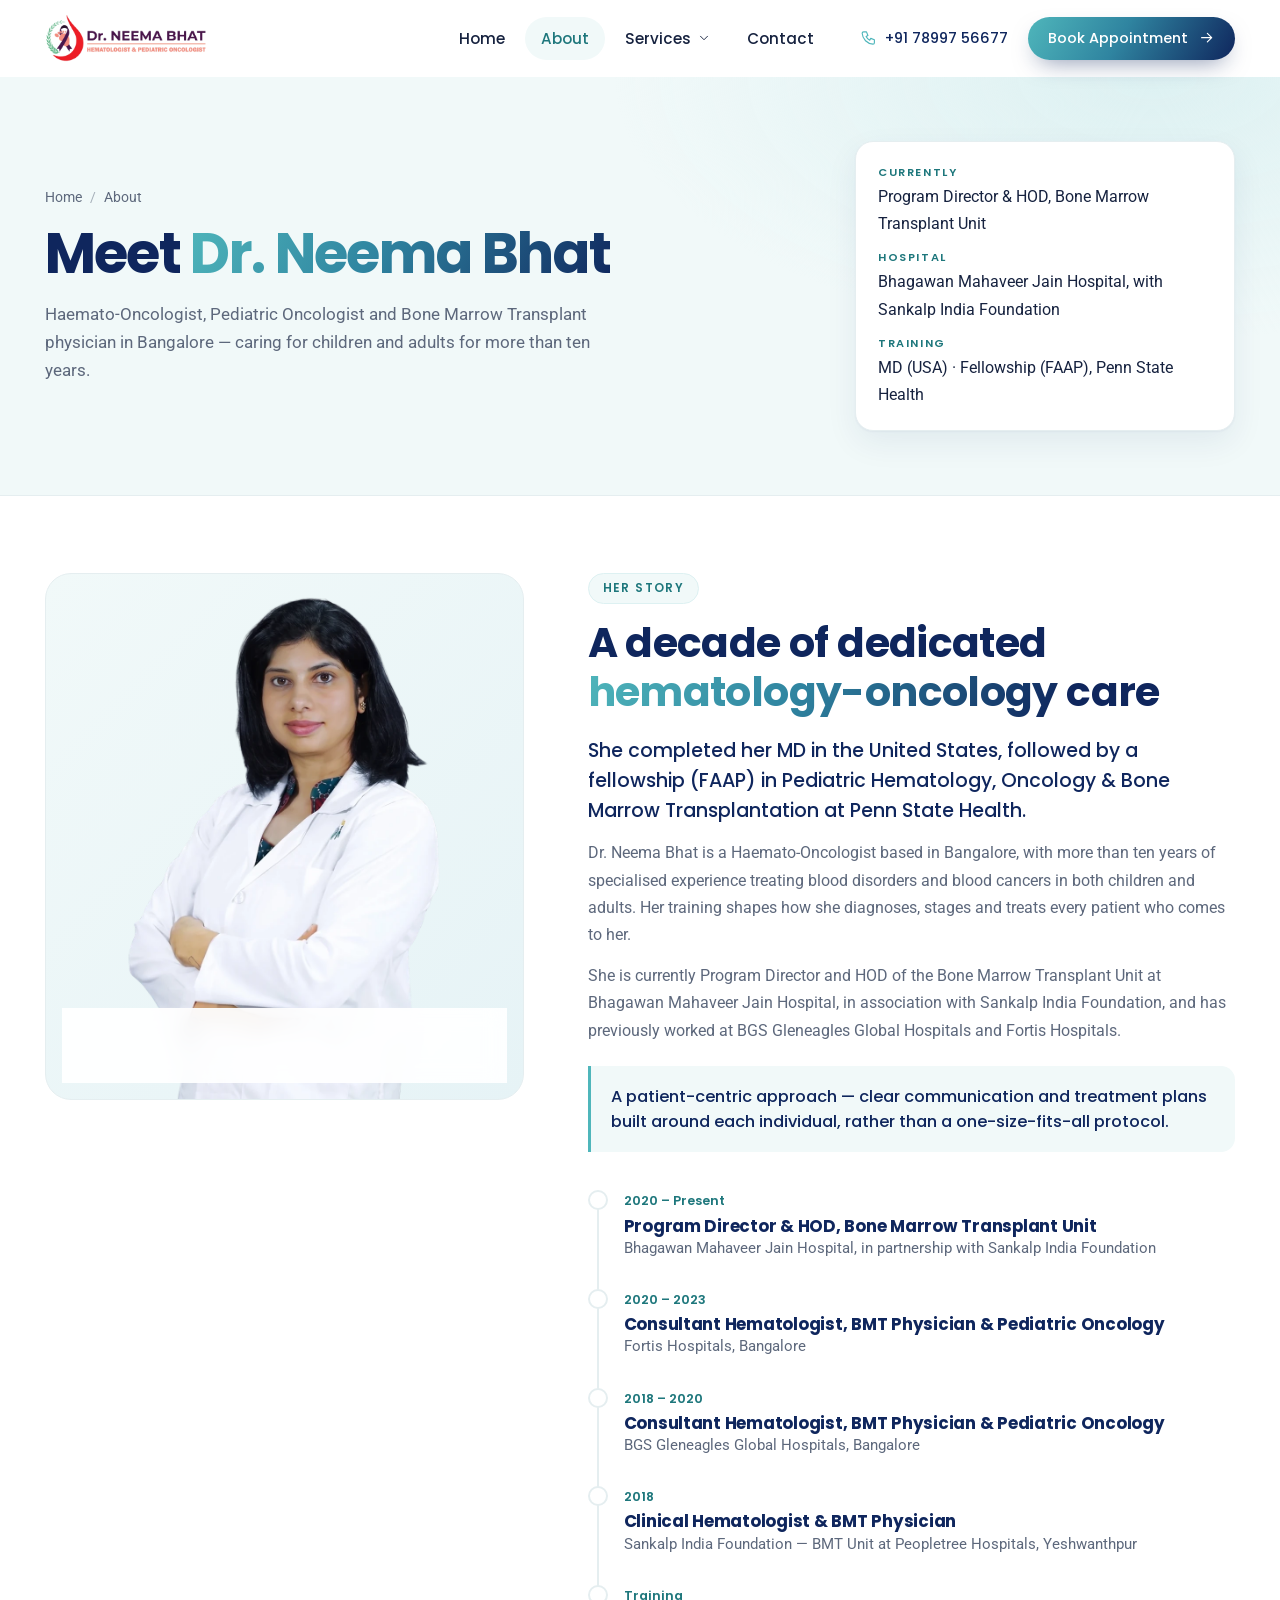
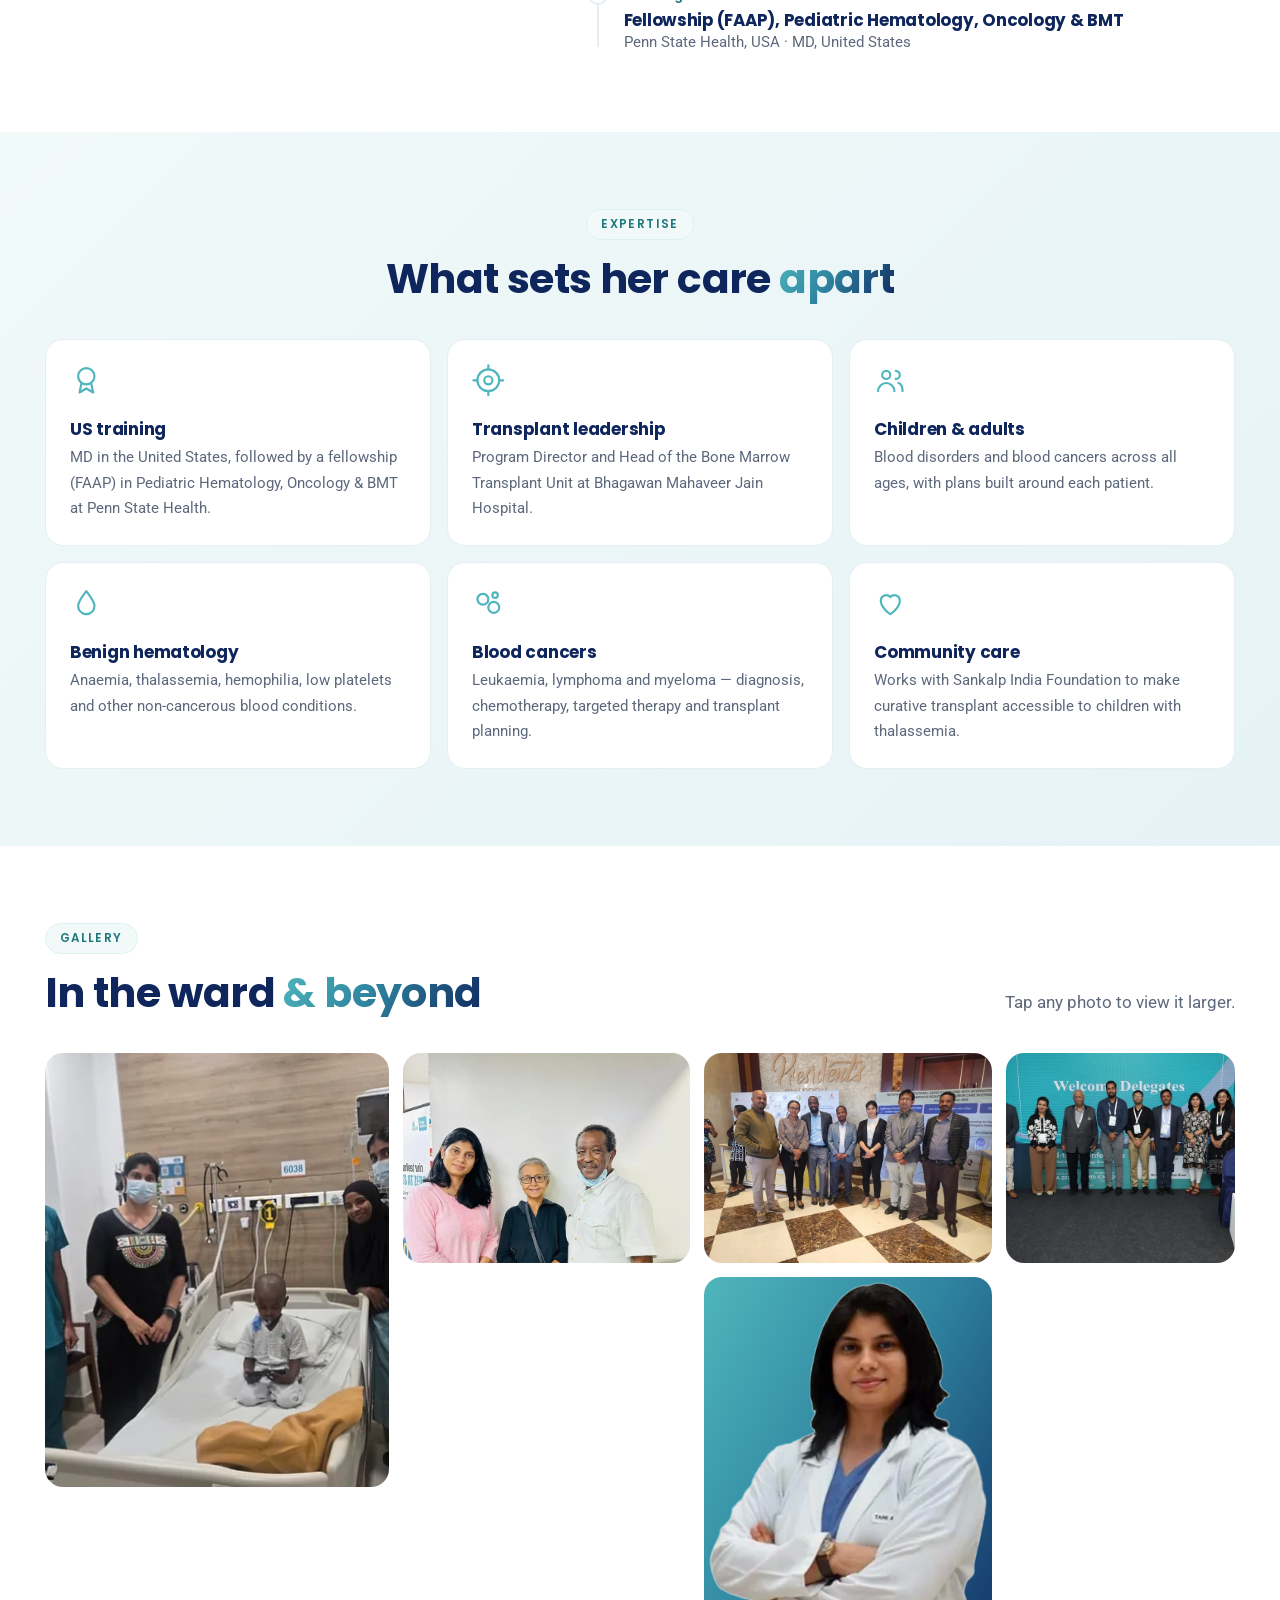
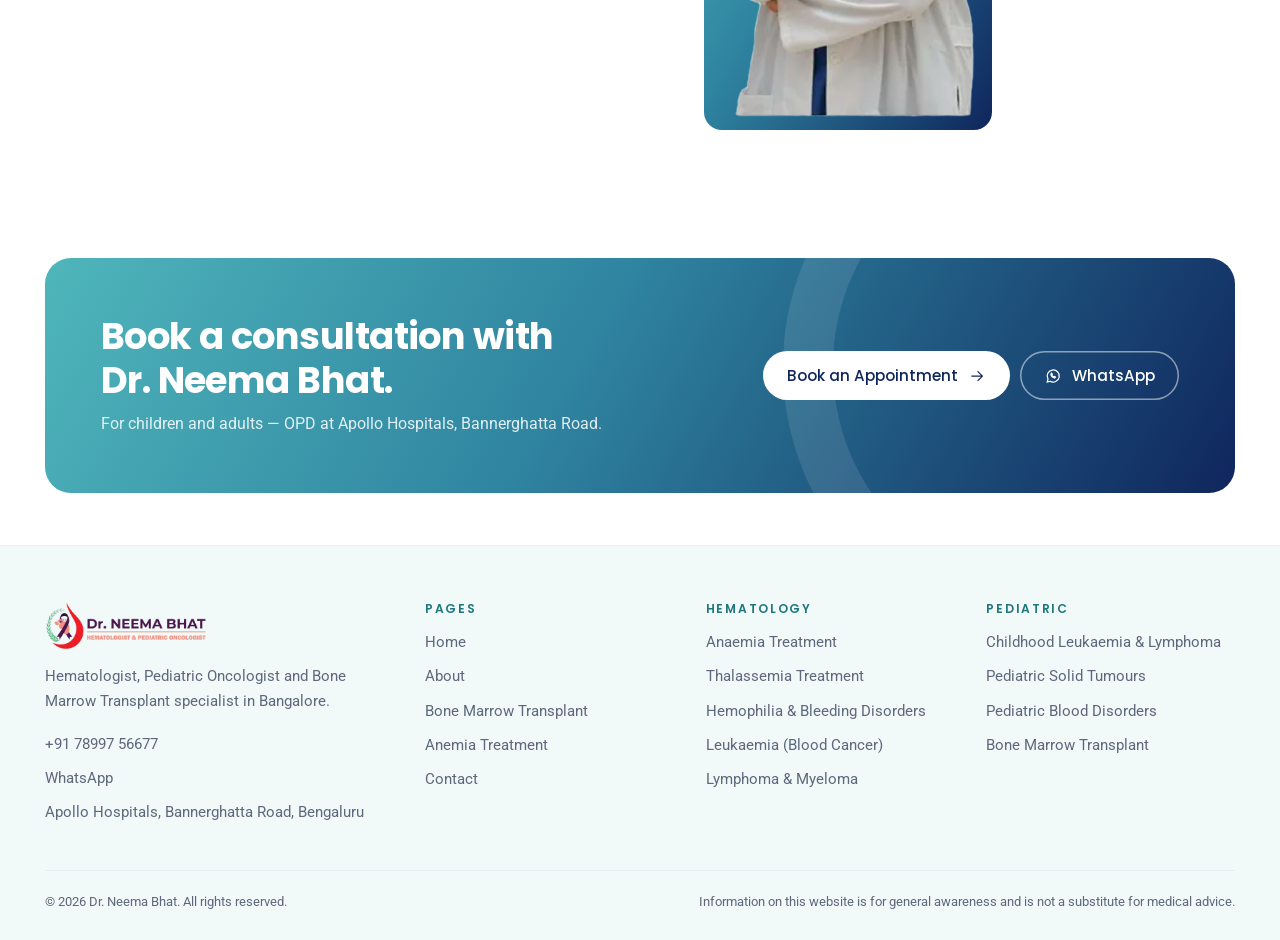
==== about.html @ 1052e205 "Use the two-column FAQ design on the home and bone marrow transplant pages Co-Authored-By: Claude Op" ====
<!doctype html>
<html lang="en-IN">
<head>
  <meta charset="utf-8">
  <meta name="viewport" content="width=device-width, initial-scale=1, viewport-fit=cover">
  <title>About Dr. Neema Bhat | Hematologist &amp; Pediatric Oncologist, Bangalore</title>
  <meta name="description" content="About Dr. Neema Bhat: US-trained Haemato-Oncologist, FAAP fellowship at Penn State Health, Program Director &amp; HOD of the Bone Marrow Transplant Unit at Bhagawan Mahaveer Jain Hospital, Bangalore.">
  <meta name="theme-color" content="#ffffff">
  <meta name="apple-mobile-web-app-capable" content="yes">
  <meta name="apple-mobile-web-app-status-bar-style" content="default">
  <link rel="canonical" href="https://drneemabhat.com/about.html">
  <link rel="manifest" href="manifest.webmanifest">
  <meta property="og:type" content="website">
  <meta property="og:title" content="About Dr. Neema Bhat | Hematologist &amp; Pediatric Oncologist, Bangalore">
  <meta property="og:description" content="About Dr. Neema Bhat: US-trained Haemato-Oncologist, FAAP fellowship at Penn State Health, Program Director &amp; HOD of the Bone Marrow Transplant Unit at Bhagawan Mahaveer Jain Hospital, Bangalore.">
  <meta property="og:image" content="https://drneemabhat.com/assets/images/portrait-scrubs-720.webp">
  <script>document.documentElement.classList.add('js');</script>
  <link rel="icon" type="image/png" href="assets/images/logo-mark.png">
  <link rel="apple-touch-icon" href="assets/images/logo-mark.png">
  <link rel="preload" href="assets/fonts/poppins-latin-700-normal.woff2" as="font" type="font/woff2" crossorigin>
  <link rel="preload" href="assets/fonts/roboto-latin-400-normal.woff2" as="font" type="font/woff2" crossorigin>
  <link rel="stylesheet" href="assets/css/styles.css?v=44e52ac2">
  <script type="application/ld+json">
  {"@context":"https://schema.org","@type":"Physician","name":"Dr. Neema Bhat","description":"Hematologist, Pediatric Oncologist and Bone Marrow Transplant specialist in Bangalore.","url":"https://drneemabhat.com/","image":"https://drneemabhat.com/assets/images/portrait-scrubs.webp","telephone":"+91-78997-56677","medicalSpecialty":["Hematologic","Oncologic","Pediatric"],"alumniOf":{"@type":"Hospital","name":"Penn State Health"},
   "hospitalAffiliation":[{"@type":"Hospital","name":"Apollo Hospitals, Bannerghatta Road"},{"@type":"Hospital","name":"Apollo One & Apollo Cradle, Electronic City"},{"@type":"Hospital","name":"Bhagawan Mahaveer Jain Hospital"}],
   "openingHoursSpecification":[{"@type":"OpeningHoursSpecification","dayOfWeek":["Monday","Tuesday","Wednesday","Thursday","Friday","Saturday"],"opens":"11:00","closes":"16:00","description":"OPD — Apollo Hospitals, Bannerghatta Road"},{"@type":"OpeningHoursSpecification","dayOfWeek":"Friday","opens":"14:00","closes":"16:00","description":"Apollo One & Apollo Cradle, Hosa Road, Electronic City"},{"@type":"OpeningHoursSpecification","dayOfWeek":["Monday","Tuesday","Wednesday","Thursday","Friday","Saturday"],"opens":"17:00","closes":"19:00","description":"Therapy Clinic"}],
   "address":{"@type":"PostalAddress","addressLocality":"Bengaluru","addressRegion":"Karnataka","addressCountry":"IN"},"areaServed":"Bangalore"}
  </script>
</head>
<body data-page="about">
<svg width="0" height="0" style="position:absolute" aria-hidden="true"><defs>
  <symbol id="i-phone" viewBox="0 0 24 24"><path d="M5 4h4l2 5-2.5 1.5a11 11 0 0 0 5 5L15 13l5 2v4a2 2 0 0 1-2 2A16 16 0 0 1 3 6a2 2 0 0 1 2-2"/></symbol>
  <symbol id="i-wa" viewBox="0 0 24 24"><path d="M4 20l1.3-4A8 8 0 1 1 8 18.7L4 20z"/><path d="M9 9.5c.3 2 2.3 4.3 5 5l1.2-1.3-1.8-1-1 .8c-1-.4-1.8-1.2-2.2-2.2l.8-1-1-1.8L9 9.5z"/></symbol>
  <symbol id="i-pin" viewBox="0 0 24 24"><path d="M12 21s-7-6.2-7-11.5A7 7 0 0 1 19 9.5C19 14.8 12 21 12 21z"/><circle cx="12" cy="9.5" r="2.5"/></symbol>
  <symbol id="i-clock" viewBox="0 0 24 24"><circle cx="12" cy="12" r="9"/><path d="M12 7v5l3 2"/></symbol>
  <symbol id="i-cal" viewBox="0 0 24 24"><rect x="3" y="5" width="18" height="16" rx="3"/><path d="M3 10h18M8 3v4M16 3v4"/></symbol>
  <symbol id="i-go" viewBox="0 0 24 24"><path d="M5 12h14M13 6l6 6-6 6"/></symbol>
  <symbol id="i-chev" viewBox="0 0 24 24"><path d="M6 9l6 6 6-6"/></symbol>
  <symbol id="i-menu" viewBox="0 0 24 24"><path d="M4 8h16M4 16h10"/></symbol>
  <symbol id="i-check" viewBox="0 0 24 24"><path d="M5 12.5l4.5 4.5L19 7.5"/></symbol>
  <symbol id="i-drop" viewBox="0 0 24 24"><path d="M12 3c3 4.2 6 7.4 6 11a6 6 0 0 1-12 0c0-3.6 3-6.8 6-11z"/></symbol>
  <symbol id="i-child" viewBox="0 0 24 24"><circle cx="12" cy="7" r="3.5"/><path d="M5 21c0-4 3-7 7-7s7 3 7 7"/></symbol>
  <symbol id="i-adult" viewBox="0 0 24 24"><circle cx="12" cy="6.5" r="3"/><path d="M6 21v-5a6 6 0 0 1 12 0v5"/></symbol>
  <symbol id="i-award" viewBox="0 0 24 24"><circle cx="12" cy="9" r="6"/><path d="M8.5 14l-1.5 7 5-3 5 3-1.5-7"/></symbol>
  <symbol id="i-marrow" viewBox="0 0 24 24"><circle cx="12" cy="12" r="3"/><circle cx="12" cy="12" r="8"/><path d="M12 1v3M12 20v3M1 12h3M20 12h3"/></symbol>
  <symbol id="i-hosp" viewBox="0 0 24 24"><path d="M4 21V7l8-4 8 4v14"/><path d="M9 21v-5h6v5M12 8v5M9.5 10.5h5"/></symbol>
  <symbol id="i-cells" viewBox="0 0 24 24"><circle cx="8" cy="9" r="4"/><circle cx="16" cy="15" r="4"/><circle cx="17" cy="6" r="2"/></symbol>
  <symbol id="i-shield" viewBox="0 0 24 24"><path d="M12 3l7 3v6c0 4.5-3 7.8-7 9-4-1.2-7-4.5-7-9V6l7-3z"/><path d="M9 12l2 2 4-4"/></symbol>
  <symbol id="i-sun" viewBox="0 0 24 24"><circle cx="12" cy="12" r="4"/><path d="M12 2v2M12 20v2M4.9 4.9l1.4 1.4M17.7 17.7l1.4 1.4M2 12h2M20 12h2M4.9 19.1l1.4-1.4M17.7 6.3l1.4-1.4"/></symbol>
  <symbol id="i-moon" viewBox="0 0 24 24"><path d="M20 14.5A8 8 0 0 1 9.5 4 8 8 0 1 0 20 14.5z"/></symbol>
  <symbol id="i-car" viewBox="0 0 24 24"><path d="M5 16l1.5-5h11L19 16"/><rect x="3" y="16" width="18" height="4" rx="1.5"/><path d="M6 11l1.5-4h9L18 11"/></symbol>
  <symbol id="i-doc" viewBox="0 0 24 24"><rect x="5" y="3" width="14" height="18" rx="3"/><path d="M9 8h6M9 12h6M9 16h3"/></symbol>
  <symbol id="i-thermo" viewBox="0 0 24 24"><path d="M10 14V5a2 2 0 0 1 4 0v9a4 4 0 1 1-4 0z"/><path d="M12 10v7"/></symbol>
  <symbol id="i-bone" viewBox="0 0 24 24"><path d="M7 17l10-10M5.5 14.5a2.5 2.5 0 1 0 4 4M14.5 5.5a2.5 2.5 0 1 1 4 4M9.5 18.5a2.5 2.5 0 0 1-4 0M18.5 9.5a2.5 2.5 0 0 1 0-4"/></symbol>
  <symbol id="i-scale" viewBox="0 0 24 24"><rect x="4" y="4" width="16" height="16" rx="4"/><path d="M9 10a3 3 0 0 1 6 0M12 10l1.5-2"/></symbol>
  <symbol id="i-heart" viewBox="0 0 24 24"><path d="M12 20s-7-4.4-7-10a4 4 0 0 1 7-2.6A4 4 0 0 1 19 10c0 5.6-7 10-7 10z"/></symbol>
  <symbol id="i-users" viewBox="0 0 24 24"><circle cx="9" cy="8" r="3"/><path d="M3 20c0-3.3 2.7-6 6-6s6 2.7 6 6"/><path d="M16 5a3 3 0 0 1 0 6M18 14c2 .6 3 2.8 3 6"/></symbol>
  <symbol id="i-flask" viewBox="0 0 24 24"><path d="M9 3h6M10 3v6l-5 9a2 2 0 0 0 1.7 3h10.6a2 2 0 0 0 1.7-3l-5-9V3"/><path d="M7.5 15h9"/></symbol>
  <symbol id="i-chat" viewBox="0 0 24 24"><path d="M4 5h16v11H9l-5 4z"/><path d="M8 9.5h8M8 12.5h5"/></symbol>
  <symbol id="i-star" viewBox="0 0 24 24"><path d="M12 3l2.7 5.6 6.1.9-4.4 4.3 1 6.1L12 17l-5.4 2.9 1-6.1L3.2 9.5l6.1-.9z"/></symbol>
  <symbol id="i-lungs" viewBox="0 0 24 24"><path d="M12 4v8M12 12c-1 0-2 1-2 2v5c0 1-1 2-3 2s-3-1-3-3v-4c0-3 2-7 4-7s2 2 2 3M12 12c1 0 2 1 2 2v5c0 1 1 2 3 2s3-1 3-3v-4c0-3-2-7-4-7s-2 2-2 3"/></symbol>
  <symbol id="i-link" viewBox="0 0 24 24"><circle cx="7" cy="12" r="3.5"/><circle cx="17" cy="12" r="3.5"/><path d="M10.5 12h3"/></symbol>
</defs></svg>
  <a class="skip" href="#main">Skip to main content</a>
  <div class="curtain" aria-hidden="true"><img src="assets/images/logo-mark.png" alt=""></div>

  <header class="bar">
    <div class="wrap bar__in">
      <a class="brand" href="index.html" aria-label="Dr. Neema Bhat — home"><img src="assets/images/logo.png" alt="Dr. Neema Bhat, Hematologist and Pediatric Oncologist" width="928" height="275"></a>
      <nav class="primary" aria-label="Primary">
        <ul class="menu">
          <li><a href="index.html">Home</a></li>
          <li><a href="about.html" aria-current="page">About</a></li>
          <li class="has-drop">
            <button type="button" aria-expanded="false" aria-controls="drop-services">Services<svg class="ic chev"><use href="#i-chev"/></svg></button>
            <div class="drop" id="drop-services">
              <div class="drop__col"><h3>Hematology</h3><a href="anemia-treatment.html">Anaemia Treatment</a><a href="index.html#svc-thalassemia">Thalassemia Treatment</a><a href="index.html#svc-hemophilia">Hemophilia & Bleeding Disorders</a><a href="index.html#svc-leukaemia">Leukaemia (Blood Cancer)</a><a href="index.html#svc-lymphoma-myeloma">Lymphoma & Myeloma</a></div>
              <div class="drop__col"><h3>Pediatric</h3><a href="index.html#svc-childhood-leukaemia">Childhood Leukaemia & Lymphoma</a><a href="index.html#svc-pediatric-tumours">Pediatric Solid Tumours</a><a href="index.html#svc-pediatric-blood">Pediatric Blood Disorders</a></div>
              <a class="drop__feat" href="bone-marrow-transplant.html">Bone Marrow Transplant<svg class="ic"><use href="#i-go"/></svg></a>
            </div>
          </li>
          <li><a href="contact.html">Contact</a></li>
        </ul>
      </nav>
      <div class="bar__end">
        <a class="bar__call" href="tel:+917899756677"><svg class="ic"><use href="#i-phone"/></svg>+91 78997 56677</a>
        <a class="btn btn--grad btn--sm" href="contact.html">Book Appointment<svg class="ic ic--go"><use href="#i-go"/></svg></a>
        <div class="bar__icons">
          <a class="bar__icon" href="tel:+917899756677" aria-label="Call +91 78997 56677"><svg class="ic"><use href="#i-phone"/></svg></a>
          <button class="bar__icon" type="button" data-sheet-open aria-label="Open menu" aria-controls="sheet" aria-expanded="false"><svg class="ic"><use href="#i-menu"/></svg></button>
        </div>
      </div>
    </div>
  </header>

  <div class="sheet" id="sheet" aria-hidden="true">
    <div class="sheet__scrim" data-sheet-close></div>
    <div class="sheet__panel" role="dialog" aria-modal="true" aria-label="Menu">
      <div class="sheet__grab"></div>
      <ul class="sheet__nav">
        <li><a href="index.html">Home<svg class="ic"><use href="#i-go"/></svg></a></li>
        <li><a href="about.html" aria-current="page">About<svg class="ic"><use href="#i-go"/></svg></a></li>
        <li><button type="button" data-acc aria-expanded="false">Services<svg class="ic chev"><use href="#i-chev"/></svg></button>
          <div class="sheet__sub"><div><small>Hematology</small><a href="anemia-treatment.html">Anaemia Treatment</a><a href="index.html#svc-thalassemia">Thalassemia Treatment</a><a href="index.html#svc-hemophilia">Hemophilia & Bleeding Disorders</a><a href="index.html#svc-leukaemia">Leukaemia (Blood Cancer)</a><a href="index.html#svc-lymphoma-myeloma">Lymphoma & Myeloma</a><small>Pediatric</small><a href="index.html#svc-childhood-leukaemia">Childhood Leukaemia & Lymphoma</a><a href="index.html#svc-pediatric-tumours">Pediatric Solid Tumours</a><a href="index.html#svc-pediatric-blood">Pediatric Blood Disorders</a><small>Specialty</small><a href="bone-marrow-transplant.html">Bone Marrow Transplant</a></div></div></li>
        <li><a href="contact.html">Contact<svg class="ic"><use href="#i-go"/></svg></a></li>
      </ul>
      <div class="sheet__actions">
        <a class="btn btn--line" href="tel:+917899756677"><svg class="ic"><use href="#i-phone"/></svg>Call</a>
        <a class="btn btn--grad" href="contact.html"><svg class="ic"><use href="#i-cal"/></svg>Book</a>
      </div>
    </div>
  </div>

  <main id="main">
    <section class="phero" aria-labelledby="ab-title">
      <div class="wrap phero__in">
        <div>
          <ol class="crumbs"><li><a href="index.html">Home</a></li><li>About</li></ol>
          <h1 id="ab-title" data-fx="wipe">Meet <span class="grad-text">Dr. Neema Bhat</span></h1>
          <p class="phero__sub" data-fx="fade" style="--d:.15s">Haemato-Oncologist, Pediatric Oncologist and Bone Marrow Transplant physician in Bangalore — caring for children and adults for more than ten years.</p>
        </div>
        <div class="phero__card" data-fx="fade" style="--d:.2s">
          <dl>
            <div><dt>Currently</dt><dd>Program Director &amp; HOD, Bone Marrow Transplant Unit</dd></div>
            <div><dt>Hospital</dt><dd>Bhagawan Mahaveer Jain Hospital, with Sankalp India Foundation</dd></div>
            <div><dt>Training</dt><dd>MD (USA) · Fellowship (FAAP), Penn State Health</dd></div>
          </dl>
        </div>
      </div>
    </section>

    <section class="sec">
      <div class="wrap story">
        <div class="pic" data-fx="iris">
          <img src="assets/images/portrait-coat.webp" srcset="assets/images/portrait-coat-720.webp 720w, assets/images/portrait-coat.webp 1200w" sizes="(max-width: 900px) 90vw, 440px" alt="Dr. Neema Bhat in a white coat, arms folded, smiling" width="1200" height="1911">
          <div class="pic__badge"><svg class="ic"><use href="#i-award"/></svg><div><b>Dr. Neema Bhat</b><span>MD (USA) · FAAP · Haemato-Oncologist</span></div></div>
        </div>
        <div>
          <p class="tag" data-fx="wipe-x">Her story</p>
          <h2 class="title" data-fx="wipe">A decade of dedicated <span class="grad-text">hematology-oncology</span> care</h2>
          <div class="prose" style="margin-top:20px">
            <p class="big" data-fx="fade">She completed her MD in the United States, followed by a fellowship (FAAP) in Pediatric Hematology, Oncology &amp; Bone Marrow Transplantation at Penn State Health.</p>
            <p data-fx="fade">Dr. Neema Bhat is a Haemato-Oncologist based in Bangalore, with more than ten years of specialised experience treating blood disorders and blood cancers in both children and adults. Her training shapes how she diagnoses, stages and treats every patient who comes to her.</p>
            <p data-fx="fade">She is currently Program Director and HOD of the Bone Marrow Transplant Unit at Bhagawan Mahaveer Jain Hospital, in association with Sankalp India Foundation, and has previously worked at BGS Gleneagles Global Hospitals and Fortis Hospitals.</p>
          </div>
          <p class="quote" data-fx="fade">A patient-centric approach — clear communication and treatment plans built around each individual, rather than a one-size-fits-all protocol.</p>
          <div class="path" data-path>
            <div class="path__line"><i></i></div>
            <div class="step"><time>2020 – Present</time><h3>Program Director &amp; HOD, Bone Marrow Transplant Unit</h3><p>Bhagawan Mahaveer Jain Hospital, in partnership with Sankalp India Foundation</p></div>
            <div class="step"><time>2020 – 2023</time><h3>Consultant Hematologist, BMT Physician &amp; Pediatric Oncology</h3><p>Fortis Hospitals, Bangalore</p></div>
            <div class="step"><time>2018 – 2020</time><h3>Consultant Hematologist, BMT Physician &amp; Pediatric Oncology</h3><p>BGS Gleneagles Global Hospitals, Bangalore</p></div>
            <div class="step"><time>2018</time><h3>Clinical Hematologist &amp; BMT Physician</h3><p>Sankalp India Foundation — BMT Unit at Peopletree Hospitals, Yeshwanthpur</p></div>
            <div class="step"><time>Training</time><h3>Fellowship (FAAP), Pediatric Hematology, Oncology &amp; BMT</h3><p>Penn State Health, USA · MD, United States</p></div>
          </div>
        </div>
      </div>
    </section>

    <section class="sec sec--tint">
      <div class="wrap">
        <div class="head head--center">
          <div><p class="tag" data-fx="wipe-x">Expertise</p><h2 class="title" data-fx="wipe">What sets her care <span class="grad-text">apart</span></h2></div>
          
        </div>
        <div class="cards3"><div class="card" data-fx="fade" style="--d:0.00s"><svg class="ic"><use href="#i-award"/></svg><h3>US training</h3><p>MD in the United States, followed by a fellowship (FAAP) in Pediatric Hematology, Oncology &amp; BMT at Penn State Health.</p></div><div class="card" data-fx="fade" style="--d:0.08s"><svg class="ic"><use href="#i-marrow"/></svg><h3>Transplant leadership</h3><p>Program Director and Head of the Bone Marrow Transplant Unit at Bhagawan Mahaveer Jain Hospital.</p></div><div class="card" data-fx="fade" style="--d:0.16s"><svg class="ic"><use href="#i-users"/></svg><h3>Children &amp; adults</h3><p>Blood disorders and blood cancers across all ages, with plans built around each patient.</p></div><div class="card" data-fx="fade" style="--d:0.00s"><svg class="ic"><use href="#i-drop"/></svg><h3>Benign hematology</h3><p>Anaemia, thalassemia, hemophilia, low platelets and other non-cancerous blood conditions.</p></div><div class="card" data-fx="fade" style="--d:0.08s"><svg class="ic"><use href="#i-cells"/></svg><h3>Blood cancers</h3><p>Leukaemia, lymphoma and myeloma — diagnosis, chemotherapy, targeted therapy and transplant planning.</p></div><div class="card" data-fx="fade" style="--d:0.16s"><svg class="ic"><use href="#i-heart"/></svg><h3>Community care</h3><p>Works with Sankalp India Foundation to make curative transplant accessible to children with thalassemia.</p></div></div>
      </div>
    </section>

    <section class="sec">
      <div class="wrap">
        <div class="head">
          <div><p class="tag" data-fx="wipe-x">Gallery</p><h2 class="title" data-fx="wipe">In the ward <span class="grad-text">&amp; beyond</span></h2></div>
          <p class="lead" data-fx="fade">Tap any photo to view it larger.</p>
        </div>
        <div class="collage"><button type="button" class="" data-full="assets/images/gallery/young-patient-care-team.webp" data-cap="With a young patient and the care team" data-fx="iris" style="--d:0.00s"><img src="assets/images/gallery/young-patient-care-team-760.webp" alt="Dr. Neema Bhat with the nursing and care team beside a young patient in a hospital room" loading="lazy"></button><button type="button" class="" data-full="assets/images/gallery/with-patients.webp" data-cap="With patients after a follow-up visit" data-fx="iris" style="--d:0.06s"><img src="assets/images/gallery/with-patients-760.webp" alt="Dr. Neema Bhat standing with two smiling patients at the hospital" loading="lazy" style="object-position:50% 25%"></button><button type="button" class="" data-full="assets/images/gallery/pediatric-tumour-care-ethiopia.webp" data-cap="Pediatric tumour care programme, Ethiopia · 2025" data-fx="iris" style="--d:0.12s"><img src="assets/images/gallery/pediatric-tumour-care-ethiopia-760.webp" alt="Dr. Neema Bhat with doctors at a programme to improve pediatric tumour care in Ethiopia" loading="lazy"></button><button type="button" class="" data-full="assets/images/gallery/conference-mumbai-hematology-group.webp" data-cap="Mumbai Hematology Group mid-term conference · 2025" data-fx="iris" style="--d:0.18s"><img src="assets/images/gallery/conference-mumbai-hematology-group-760.webp" alt="Dr. Neema Bhat with fellow delegates at the Mumbai Hematology Group mid-term conference" loading="lazy"></button><button type="button" class="" data-full="assets/images/gallery/conference-bengaluru-physicians-update.webp" data-cap="Bengaluru Physicians Update-4 · August 2025" data-fx="iris" style="--d:0.24s"><img src="assets/images/gallery/conference-bengaluru-physicians-update-760.webp" alt="Dr. Neema Bhat with speakers at Bengaluru Physicians Update-4" loading="lazy"></button><button type="button" class="portrait-tile" data-full="assets/images/portrait-classic.webp" data-cap="Dr. Neema Bhat" data-fx="iris" style="--d:0.30s"><img src="assets/images/portrait-classic-720.webp" alt="Dr. Neema Bhat in a white coat" loading="lazy"></button></div>
      </div>
    </section>

    <section class="sec sec--tight">
      <div class="wrap">
        <div class="cta" data-fx="iris">
          <div><h2>Book a consultation with Dr. Neema Bhat.</h2><p>For children and adults — OPD at Apollo Hospitals, Bannerghatta Road.</p></div>
          <div class="cta__acts">
            <a class="btn btn--white" href="contact.html">Book an Appointment<svg class="ic ic--go"><use href="#i-go"/></svg></a>
            <a class="btn btn--line" href="https://wa.me/917899756677" target="_blank" rel="noopener"><svg class="ic"><use href="#i-wa"/></svg>WhatsApp</a>
          </div>
        </div>
      </div>
    </section>
  </main>

  <footer class="foot">
    <div class="wrap">
      <div class="foot__grid">
        <div>
          <img class="foot__logo" src="assets/images/logo.png" alt="Dr. Neema Bhat" width="928" height="275" loading="lazy">
          <p>Hematologist, Pediatric Oncologist and Bone Marrow Transplant specialist in Bangalore.</p>
          <ul style="margin-top:18px">
            <li><a href="tel:+917899756677">+91 78997 56677</a></li>
            <li><a href="https://wa.me/917899756677" target="_blank" rel="noopener">WhatsApp</a></li>
            <li>Apollo Hospitals, Bannerghatta Road, Bengaluru</li>
          </ul>
        </div>
        <div><h2>Pages</h2><ul><li><a href="index.html">Home</a></li><li><a href="about.html">About</a></li><li><a href="bone-marrow-transplant.html">Bone Marrow Transplant</a></li><li><a href="anemia-treatment.html">Anemia Treatment</a></li><li><a href="contact.html">Contact</a></li></ul></div>
        <div><h2>Hematology</h2><ul><li><a href="anemia-treatment.html">Anaemia Treatment</a></li><li><a href="index.html#svc-thalassemia">Thalassemia Treatment</a></li><li><a href="index.html#svc-hemophilia">Hemophilia & Bleeding Disorders</a></li><li><a href="index.html#svc-leukaemia">Leukaemia (Blood Cancer)</a></li><li><a href="index.html#svc-lymphoma-myeloma">Lymphoma & Myeloma</a></li></ul></div>
        <div><h2>Pediatric</h2><ul><li><a href="index.html#svc-childhood-leukaemia">Childhood Leukaemia & Lymphoma</a></li><li><a href="index.html#svc-pediatric-tumours">Pediatric Solid Tumours</a></li><li><a href="index.html#svc-pediatric-blood">Pediatric Blood Disorders</a></li><li><a href="bone-marrow-transplant.html">Bone Marrow Transplant</a></li></ul></div>
      </div>
      <div class="foot__base"><p>© <span data-year>2026</span> Dr. Neema Bhat. All rights reserved.</p><p>Information on this website is for general awareness and is not a substitute for medical advice.</p></div>
    </div>
  </footer>

  <nav class="dock" aria-label="Quick actions">
    <a href="https://wa.me/917899756677" target="_blank" rel="noopener"><svg class="ic"><use href="#i-wa"/></svg><span>WhatsApp</span></a>
    <a href="tel:+917899756677"><svg class="ic"><use href="#i-phone"/></svg><span>Call</span></a>
    <a class="dock__book" href="contact.html"><svg class="ic"><use href="#i-cal"/></svg><span>Book</span></a>
  </nav>
  <dialog class="lb" id="lb" aria-label="Photo viewer"><button class="lb__x" type="button" aria-label="Close">×</button><button class="lb__nav lb__nav--p" type="button" aria-label="Previous">‹</button><figure><img src="" alt=""><figcaption></figcaption></figure><button class="lb__nav lb__nav--n" type="button" aria-label="Next">›</button></dialog>
  <script src="assets/js/main.js?v=d5e0d700" defer></script>
</body>
</html>
---- assets/css/styles.css ----
/* =========================================================
   Dr. Neema Bhat — website
   White · Teal #4fb6bb · teal→navy gradient accents
   Headings: Poppins · Body: Roboto
   ========================================================= */

@font-face { font-family: "Poppins"; font-weight: 500; font-display: swap; src: url("../fonts/poppins-latin-500-normal.woff2") format("woff2"); }
@font-face { font-family: "Poppins"; font-weight: 600; font-display: swap; src: url("../fonts/poppins-latin-600-normal.woff2") format("woff2"); }
@font-face { font-family: "Poppins"; font-weight: 700; font-display: swap; src: url("../fonts/poppins-latin-700-normal.woff2") format("woff2"); }
@font-face { font-family: "Roboto"; font-weight: 400; font-display: swap; src: url("../fonts/roboto-latin-400-normal.woff2") format("woff2"); }
@font-face { font-family: "Roboto"; font-weight: 500; font-display: swap; src: url("../fonts/roboto-latin-500-normal.woff2") format("woff2"); }
@font-face { font-family: "Roboto"; font-weight: 700; font-display: swap; src: url("../fonts/roboto-latin-700-normal.woff2") format("woff2"); }

:root {
  --navy: #0f265d;
  --teal: #4fb6bb;
  --teal-600: #36a0a5;
  --teal-dark: #1e777c;      /* teal for text on white */
  --teal-50: #f1f9f9;
  --teal-100: #ddf1f2;
  --teal-200: #bfe4e6;
  --grad: linear-gradient(120deg, #4fb6bb 0%, #2f84a0 45%, #0f265d 100%);
  --grad-soft: linear-gradient(135deg, #f1f9f9 0%, #e6f3f6 100%);
  --ink: #16223f;
  --muted: #5d687c;
  --line: #e5eef0;
  --white: #fff;

  --f-head: "Poppins", system-ui, sans-serif;
  --f-body: "Roboto", system-ui, sans-serif;
  --r: 18px;
  --r-lg: 26px;
  --shadow: 0 1px 2px rgba(15, 38, 93, .04), 0 12px 32px rgba(15, 38, 93, .07);
  --shadow-lg: 0 24px 60px -20px rgba(15, 38, 93, .25);
  --container: 1640px;
  --ease: cubic-bezier(.16, 1, .3, 1);
  --ease-io: cubic-bezier(.65, 0, .35, 1);
  --bar: 76px;
}

*, *::before, *::after { box-sizing: border-box; }
[hidden] { display: none !important; }
html { scroll-behavior: smooth; scroll-padding-top: 96px; -webkit-text-size-adjust: 100%; }
body { margin: 0; background: var(--white); color: var(--ink); font: 400 1rem/1.7 var(--f-body); -webkit-font-smoothing: antialiased; overflow-x: hidden; -webkit-tap-highlight-color: transparent; }
h1, h2, h3, h4 { font-family: var(--f-head); color: var(--navy); margin: 0; line-height: 1.2; letter-spacing: -.015em; }
p { margin: 0; }
a { color: inherit; text-decoration: none; }
img { display: block; max-width: 100%; }
ul, ol { margin: 0; padding: 0; list-style: none; }
button, input, select, textarea { font: inherit; color: inherit; }
button { cursor: pointer; background: none; border: 0; padding: 0; }
main { overflow-x: clip; }
:focus-visible { outline: 2px solid var(--teal); outline-offset: 3px; border-radius: 6px; }
.ic { width: 1.2em; height: 1.2em; fill: none; stroke: currentColor; stroke-width: 1.6; stroke-linecap: round; stroke-linejoin: round; flex: none; }
.sr-only { position: absolute; width: 1px; height: 1px; margin: -1px; overflow: hidden; clip: rect(0 0 0 0); white-space: nowrap; border: 0; }
.skip { position: absolute; left: 16px; top: -60px; z-index: 999; padding: 10px 16px; border-radius: 10px; background: var(--navy); color: #fff; transition: top .2s; }
.skip:focus { top: 12px; }
.wrap { width: 100%; max-width: var(--container); margin-inline: auto; padding-inline: clamp(24px, 3.5vw, 56px); }

/* ---------- Type ---------- */
.tag { display: inline-flex; align-items: center; gap: 8px; padding: 6px 14px; border-radius: 999px; background: var(--teal-50); border: 1px solid var(--teal-100); font: 600 .74rem var(--f-head); letter-spacing: .12em; text-transform: uppercase; color: var(--teal-dark); }
.title { font-size: clamp(1.75rem, 3.2vw, 2.6rem); font-weight: 700; margin-top: 14px; }
.grad-text { background: var(--grad); -webkit-background-clip: text; background-clip: text; color: transparent; }
.lead { font-size: 1.04rem; color: var(--muted); margin-top: 14px; max-width: 640px; }
.head { display: flex; align-items: end; justify-content: space-between; gap: 28px; margin-bottom: 36px; }
.head .lead { max-width: 440px; margin-top: 0; }
.head--center { flex-direction: column; align-items: center; text-align: center; }
.head--center .lead { max-width: 620px; margin-top: 12px; }

.sec { padding-block: clamp(52px, 6vw, 84px); }
.sec--tint { background: var(--grad-soft); }
.sec--tight { padding-block: clamp(36px, 4vw, 56px); }

/* ---------- Buttons ---------- */
.btn {
  position: relative; isolation: isolate; overflow: hidden;
  display: inline-flex; align-items: center; justify-content: center; gap: 10px; white-space: nowrap;
  padding: 13px 24px; border-radius: 999px; font: 500 .95rem var(--f-head);
  transition: transform .35s var(--ease), box-shadow .35s var(--ease), color .3s, background-color .3s;
}
.btn .ic { transition: transform .4s var(--ease); }
.btn:hover .ic--go { transform: translateX(3px); }
.btn:active { transform: scale(.97); }
.btn--grad { background: var(--grad); color: #fff; box-shadow: 0 10px 24px -10px rgba(15, 38, 93, .55); }
.btn--grad::after { content: ""; position: absolute; inset: 0; z-index: -1; background: linear-gradient(120deg, transparent 30%, rgba(255, 255, 255, .28) 50%, transparent 70%); transform: translateX(-100%); transition: transform .8s var(--ease); }
.btn--grad:hover { box-shadow: 0 16px 30px -12px rgba(15, 38, 93, .6); transform: translateY(-1px); }
.btn--grad:hover::after { transform: translateX(100%); }
.btn--line { color: var(--navy); background: #fff; box-shadow: inset 0 0 0 1.5px var(--teal-200); }
.btn--line:hover { box-shadow: inset 0 0 0 1.5px var(--teal); color: var(--teal-dark); }
.btn--white { background: #fff; color: var(--navy); }
.btn--white:hover { transform: translateY(-1px); box-shadow: 0 12px 26px -12px rgba(0, 0, 0, .35); }
.btn--sm { padding: 11px 20px; font-size: .9rem; }

.ripple { position: absolute; border-radius: 50%; pointer-events: none; background: currentColor; opacity: .18; transform: scale(0); animation: ripple .6s var(--ease) forwards; }
@keyframes ripple { to { transform: scale(1); opacity: 0; } }

/* ---------- Page transition ---------- */
.curtain { position: fixed; inset: 0; z-index: 900; pointer-events: none; background: var(--grad); clip-path: circle(0% at var(--cx, 50%) var(--cy, 50%)); }
.curtain.is-cover { clip-path: circle(150% at var(--cx, 50%) var(--cy, 50%)); transition: clip-path .7s var(--ease-io); }
.curtain.is-enter { clip-path: circle(150% at 50% 50%); }
.curtain.is-leave { clip-path: circle(0% at 50% 50%); transition: clip-path .8s var(--ease-io); }
.curtain img { position: absolute; left: 50%; top: 50%; width: 110px; translate: -50% -50%; filter: brightness(0) invert(1); }

/* ---------- Header (always visible) ---------- */
.bar { position: sticky; top: 0; z-index: 200; background: rgba(255, 255, 255, .94); -webkit-backdrop-filter: blur(14px) saturate(1.5); backdrop-filter: blur(14px) saturate(1.5); border-bottom: 1px solid transparent; transition: border-color .3s, box-shadow .3s; }
.bar.is-scrolled { border-color: var(--line); box-shadow: 0 6px 24px -12px rgba(15, 38, 93, .15); }
.bar::after { content: ""; position: absolute; left: 0; bottom: -1px; height: 2px; width: 100%; background: var(--grad); transform-origin: left; transform: scaleX(var(--prog, 0)); }
.bar__in { display: grid; grid-template-columns: 1fr auto 1fr; align-items: center; gap: 20px; height: var(--bar); }
.brand img { height: 48px; width: auto; }
.menu { display: flex; align-items: center; gap: 4px; }
.menu > li { position: relative; }
.menu > li > a, .menu > li > button { display: flex; align-items: center; gap: 6px; padding: 10px 16px; border-radius: 999px; font: 500 .95rem var(--f-head); color: var(--ink); transition: color .25s, background-color .25s; }
.menu > li > a:hover, .menu > li > button:hover { color: var(--teal-dark); background: var(--teal-50); }
.menu [aria-current="page"] { color: var(--teal-dark); background: var(--teal-50); }
.menu .chev { width: 14px; height: 14px; transition: transform .35s var(--ease); }
.has-drop.is-open .chev { transform: rotate(180deg); }
.drop {
  position: absolute; top: calc(100% + 12px); left: 50%; width: 600px; translate: -50% 0; padding: 18px; border-radius: var(--r);
  background: #fff; border: 1px solid var(--line); box-shadow: var(--shadow-lg); display: grid; grid-template-columns: 1fr 1fr; gap: 4px 18px;
  clip-path: inset(0 0 100% 0 round 18px); visibility: hidden; transition: clip-path .45s var(--ease), visibility 0s linear .45s;
}
.drop::before { content: ""; position: absolute; left: 0; right: 0; top: -14px; height: 14px; }
.has-drop.is-open .drop { clip-path: inset(0 0 0 0 round 18px); visibility: visible; transition: clip-path .45s var(--ease); }
.drop h3 { font-size: .72rem; letter-spacing: .14em; text-transform: uppercase; color: var(--teal-dark); padding: 4px 12px 6px; }
.drop__col { display: grid; align-content: start; gap: 2px; }
.drop a { display: block; padding: 9px 12px; border-radius: 10px; font-size: .92rem; color: var(--ink); transition: background-color .2s, color .2s; }
.drop a:hover { background: var(--teal-50); color: var(--teal-dark); }
.drop .drop__feat { grid-column: 1 / -1; margin-top: 8px; display: flex; align-items: center; justify-content: space-between; padding: 14px 16px; border-radius: 12px; background: var(--grad); color: #fff; font: 500 .98rem var(--f-head); }
.drop .drop__feat:hover, .drop .drop__feat:focus-visible { background: var(--grad); color: #fff; box-shadow: 0 10px 24px -12px rgba(15, 38, 93, .55); }
.drop .drop__feat .ic { transition: transform .35s var(--ease); }
.drop .drop__feat:hover .ic { transform: translateX(4px); }
.bar__end { justify-self: end; display: flex; align-items: center; gap: 10px; }
.bar__icons { display: none; gap: 8px; }
.bar__icon { display: grid; width: 44px; height: 44px; border-radius: 14px; place-items: center; background: var(--teal-50); color: var(--teal-dark); }

/* Mobile sheet menu */
.sheet { position: fixed; inset: 0; z-index: 400; visibility: hidden; }
.sheet.is-open { visibility: visible; }
.sheet__scrim { position: absolute; inset: 0; background: rgba(15, 38, 93, .35); opacity: 0; transition: opacity .4s; }
.sheet.is-open .sheet__scrim { opacity: 1; }
.sheet__panel { position: absolute; left: 0; right: 0; bottom: 0; max-height: 88vh; overflow: auto; overscroll-behavior: contain; background: #fff; border-radius: 26px 26px 0 0; padding: 10px 20px calc(22px + env(safe-area-inset-bottom)); transform: translateY(100%); transition: transform .55s var(--ease); }
.sheet.is-open .sheet__panel { transform: none; }
.sheet__grab { width: 42px; height: 5px; border-radius: 5px; background: var(--line); margin: 6px auto 12px; }
.sheet__nav > li > a, .sheet__nav > li > button { display: flex; align-items: center; justify-content: space-between; width: 100%; padding: 15px 6px; border-bottom: 1px solid var(--line); font: 600 1.1rem var(--f-head); color: var(--navy); }
.sheet__nav a[aria-current="page"] { color: var(--teal-dark); }
.sheet__sub { display: grid; grid-template-rows: 0fr; transition: grid-template-rows .45s var(--ease); }
.sheet__sub > div { overflow: hidden; }
.is-open > .sheet__sub { grid-template-rows: 1fr; }
.sheet__sub a { display: block; padding: 10px 12px; font-size: .98rem; color: var(--ink); border-radius: 10px; }
.sheet__sub small { display: block; padding: 12px 12px 4px; font: 600 .7rem var(--f-head); letter-spacing: .14em; text-transform: uppercase; color: var(--teal-dark); }
.sheet .chev { transition: transform .35s var(--ease); }
.sheet li.is-open .chev { transform: rotate(180deg); }
.sheet__actions { display: grid; grid-template-columns: 1fr 1fr; gap: 10px; margin-top: 18px; }
.sheet__actions .btn { width: 100%; }

.dock { position: fixed; left: 12px; right: 12px; bottom: calc(10px + env(safe-area-inset-bottom)); z-index: 150; display: none; grid-template-columns: 1fr 1fr 1.25fr; gap: 6px; padding: 6px; border-radius: 20px; background: rgba(255, 255, 255, .96); -webkit-backdrop-filter: blur(14px); backdrop-filter: blur(14px); border: 1px solid var(--line); box-shadow: 0 14px 34px -14px rgba(15, 38, 93, .35); }
.dock a { position: relative; overflow: hidden; display: flex; align-items: center; justify-content: center; gap: 8px; padding: 12px 6px; border-radius: 15px; font: 500 .92rem var(--f-head); color: var(--navy); background: var(--teal-50); transition: transform .25s var(--ease); }
.dock a:active { transform: scale(.96); }
.dock a .ic { font-size: 1.15rem; color: var(--teal-dark); }
.dock .dock__book { background: var(--grad); color: #fff; }
.dock .dock__book .ic { color: #fff; }

/* ---------- Home hero ---------- */
.hero { position: relative; padding: clamp(28px, 4vw, 52px) 0 0; background: radial-gradient(60% 70% at 80% 30%, var(--teal-100), transparent 70%), radial-gradient(40% 50% at 0% 100%, var(--teal-50), transparent 70%), #fff; overflow: hidden; }
.hero__in { display: grid; grid-template-columns: 1.1fr .9fr; gap: clamp(28px, 5vw, 64px); align-items: center; }
.hero__copy { padding-bottom: clamp(28px, 4vw, 52px); }
.hero__title { font-size: clamp(2.3rem, 4.8vw, 3.9rem); font-weight: 700; line-height: 1.08; letter-spacing: -.03em; margin-top: 18px; }
.hero__title .l { display: block; }
.fader { position: relative; display: block; height: 1.1em; }
.fader span { position: absolute; left: 0; top: 0; white-space: nowrap; opacity: 0; transition: opacity .9s ease; }
.fader span.is-on { opacity: 1; }
.fader span.grad-text { padding-bottom: .08em; }
.hero__sub { margin-top: 20px; color: var(--muted); font-size: 1.06rem; max-width: 540px; }
.hero__acts { display: flex; flex-wrap: wrap; gap: 12px; margin-top: 28px; }
.trust { display: flex; flex-wrap: wrap; gap: 10px 22px; margin-top: 28px; }
.trust li { display: flex; align-items: center; gap: 8px; font-size: .92rem; color: var(--ink); }
.trust .ic { color: var(--teal); }
.hero__art { position: relative; align-self: end; justify-self: center; width: min(100%, 460px); }
.frame { position: relative; aspect-ratio: 4 / 4.8; border-radius: 220px 220px 28px 28px; overflow: hidden; background: var(--grad); }
.frame::before { content: ""; position: absolute; inset: 12% 10% auto; aspect-ratio: 1; border-radius: 50%; background: rgba(255, 255, 255, .16); box-shadow: 0 0 0 36px rgba(255, 255, 255, .07); }
.frame img { position: absolute; left: 50%; bottom: 0; height: 95%; width: auto; max-width: none; translate: -50% 0; }
.chip { position: absolute; display: flex; align-items: center; gap: 12px; padding: 12px 16px; border-radius: 16px; background: #fff; box-shadow: var(--shadow-lg); line-height: 1.3; animation: bob 6s ease-in-out infinite; }
.chip b { display: block; font: 700 1.2rem var(--f-head); }
.chip span { font-size: .8rem; color: var(--muted); }
.chip .ic { font-size: 1.3rem; color: var(--teal); }
.chip--a { left: -28px; top: 26%; }
.chip--b { right: -20px; bottom: 16%; animation-delay: -3s; }
@keyframes bob { 50% { transform: translateY(-8px); } }

.places { border-top: 1px solid var(--line); background: #fff; }
.places__in { display: flex; align-items: center; gap: 28px; padding-block: 18px; flex-wrap: wrap; }
.places__in > span { font: 600 .74rem var(--f-head); letter-spacing: .14em; text-transform: uppercase; color: var(--muted); }
.places ul { display: flex; flex-wrap: wrap; gap: 10px 28px; }
.places li { display: flex; align-items: center; gap: 8px; font: 500 .95rem var(--f-head); color: var(--navy); }
.places li .ic { color: var(--teal); }

/* ---------- About intro ---------- */
.intro { display: grid; grid-template-columns: .85fr 1.15fr; gap: clamp(28px, 5vw, 64px); align-items: center; }
.pic { position: relative; border-radius: var(--r-lg); overflow: hidden; aspect-ratio: 4 / 4.4; background: var(--grad-soft); border: 1px solid var(--line); }
.pic img { position: absolute; left: 50%; bottom: 0; height: 96%; width: auto; max-width: none; translate: -50% 0; }
.pic__badge { position: absolute; left: 16px; bottom: 16px; right: 16px; display: flex; align-items: center; gap: 12px; padding: 12px 16px; border-radius: 14px; background: rgba(255, 255, 255, .92); -webkit-backdrop-filter: blur(10px); backdrop-filter: blur(10px); }
.pic__badge b { font: 600 .98rem var(--f-head); color: var(--navy); display: block; }
.pic__badge span { font-size: .84rem; color: var(--muted); }
.ticks { display: grid; grid-template-columns: 1fr 1fr; gap: 12px 24px; margin-top: 22px; }
.ticks li { display: flex; gap: 10px; font-size: .96rem; }
.ticks .ic { color: var(--teal); margin-top: 3px; }

/* ---------- Service cards ---------- */
.svc-grid { display: grid; grid-template-columns: repeat(3, 1fr); gap: 18px; }
.svc {
  position: relative; display: flex; flex-direction: column; padding: 26px; border-radius: var(--r); background: #fff; border: 1px solid var(--line);
  transition: transform .45s var(--ease), box-shadow .45s var(--ease), border-color .3s;
}
.svc:focus-visible { border-color: var(--teal-200); box-shadow: 0 0 0 4px rgba(79, 182, 187, .10), 0 18px 36px -16px rgba(79, 182, 187, .55); }
@media (hover: hover) { .svc:hover { transform: translateY(-4px); border-color: var(--teal-200); box-shadow: 0 0 0 4px rgba(79, 182, 187, .10), 0 18px 36px -16px rgba(79, 182, 187, .55); } }
.svc--feat:focus-visible { border-color: transparent; box-shadow: 0 0 0 4px rgba(79, 182, 187, .16), 0 18px 36px -16px rgba(15, 38, 93, .5); }
@media (hover: hover) { .svc--feat:hover { border-color: transparent; box-shadow: 0 0 0 4px rgba(79, 182, 187, .16), 0 18px 36px -16px rgba(15, 38, 93, .5); } }
.svc__top { display: flex; align-items: center; justify-content: space-between; margin-bottom: 18px; }
.svc__ic { font-size: 1.7rem; color: var(--teal); }
.svc__cat { font: 600 .68rem var(--f-head); letter-spacing: .12em; text-transform: uppercase; color: var(--teal-dark); background: var(--teal-50); padding: 4px 10px; border-radius: 999px; }
.svc h3 { font-size: 1.12rem; }
.svc p { color: var(--muted); font-size: .94rem; margin-top: 8px; flex: 1; }
.svc__go { display: inline-flex; align-items: center; gap: 8px; margin-top: 18px; font: 500 .9rem var(--f-head); color: var(--teal-dark); }
.svc__go .ic { transition: transform .35s var(--ease); }
.svc:hover .svc__go .ic { transform: translateX(4px); }
.svc--feat { background: var(--grad); border-color: transparent; }
.svc--feat h3, .svc--feat .svc__go, .svc--feat .svc__ic { color: #fff; }
.svc--feat p { color: rgba(255, 255, 255, .85); }
.svc--feat .svc__cat { background: rgba(255, 255, 255, .18); color: #fff; }
.svc.is-flash { animation: flash 1.4s var(--ease) 2; }
@keyframes flash { 50% { box-shadow: 0 0 0 6px rgba(79, 182, 187, .35); } }
.dots { display: none; justify-content: center; gap: 6px; margin-top: 10px; }
.dots i { width: 6px; height: 6px; border-radius: 6px; background: var(--teal-200); transition: width .35s var(--ease), background-color .35s; }
.dots i.is-on { width: 22px; background: var(--teal); }

/* ---------- Symptoms ---------- */
.sym { display: grid; grid-template-columns: repeat(4, 1fr); gap: 14px; }
.sym li { display: flex; flex-direction: column; gap: 10px; padding: 20px; border-radius: var(--r); background: #fff; border: 1px solid var(--line); transition: border-color .3s, transform .4s var(--ease); }
.sym li:hover { border-color: var(--teal-200); transform: translateY(-3px); }
.sym .ic { font-size: 1.5rem; color: var(--teal); }
.sym b { font: 600 1rem var(--f-head); color: var(--navy); }
.sym span { font-size: .9rem; color: var(--muted); }
.note-inline { margin-top: 18px; font-size: .88rem; color: var(--muted); }

/* ---------- Why + numbers ---------- */
.why { display: grid; grid-template-columns: 1fr 1fr; gap: clamp(28px, 5vw, 64px); align-items: center; }
.why__list { display: grid; gap: 14px; margin-top: 24px; }
.why__list li { display: grid; grid-template-columns: 40px 1fr; gap: 14px; }
.why__list .ic { font-size: 1.5rem; color: var(--teal); margin-top: 2px; }
.why__list b { display: block; font: 600 1.02rem var(--f-head); color: var(--navy); }
.why__list span { font-size: .93rem; color: var(--muted); }
.nums { display: grid; grid-template-columns: 1fr 1fr; gap: 14px; }
.num { position: relative; padding: 26px 24px; border-radius: var(--r); background: #fff; border: 1px solid var(--line); overflow: hidden; }
.num:first-child { grid-column: 1 / -1; background: var(--grad); border: 0; }
.num:first-child b, .num:first-child span { color: #fff; }
.num b { display: block; font: 700 clamp(2.2rem, 4vw, 3rem)/1 var(--f-head); font-variant-numeric: tabular-nums; }
.num b.grad-text { display: inline-block; }
.num span { display: block; margin-top: 8px; color: var(--muted); font-size: .93rem; }
.num__ring { position: absolute; right: -24px; top: -24px; width: 120px; height: 120px; rotate: -90deg; fill: none; }
.num__ring circle { stroke: rgba(255, 255, 255, .15); stroke-width: 8; }
.num__ring .arc { stroke: #fff; stroke-linecap: round; stroke-dasharray: 100; stroke-dashoffset: 100; transition: stroke-dashoffset 2s var(--ease) .2s; }
.num.is-in .arc { stroke-dashoffset: 20; }

/* ---------- Steps (first visit) ---------- */

/* ---------- Auto-scrolling gallery ---------- */
.reel { position: relative; overflow: hidden; -webkit-mask-image: linear-gradient(90deg, transparent, #000 6%, #000 94%, transparent); mask-image: linear-gradient(90deg, transparent, #000 6%, #000 94%, transparent); }
.reel__track { display: flex; gap: 16px; width: max-content; }
@keyframes reel { to { transform: translateX(calc(-50% - 8px)); } }
.reel figure { margin: 0; flex: none; width: clamp(240px, 26vw, 360px); }
.reel figure.tall { width: clamp(180px, 18vw, 250px); }
.reel button { display: block; width: 100%; aspect-ratio: 4 / 3; border-radius: var(--r); overflow: hidden; background: var(--teal-50); cursor: zoom-in; }
.reel figure.tall button { aspect-ratio: 3 / 4; }
.reel img { width: 100%; height: 100%; object-fit: cover; transition: transform .8s var(--ease); }
.reel figure.tall img { object-position: 50% 25%; }
.reel button:hover img { transform: scale(1.05); }
.reel figcaption { margin-top: 10px; font-size: .86rem; color: var(--muted); }

.lb { width: 100vw; height: 100vh; max-width: none; max-height: none; margin: 0; padding: 0; border: 0; background: transparent; display: none; }
.lb[open] { display: grid; place-items: center; }
.lb::backdrop { background: rgba(255, 255, 255, .96); }
.lb figure { margin: 0; display: grid; gap: 12px; justify-items: center; padding: 60px 16px; }
.lb img { max-width: min(1100px, 100%); max-height: 78vh; border-radius: 16px; box-shadow: var(--shadow-lg); clip-path: circle(0% at 50% 50%); transition: clip-path .7s var(--ease); }
.lb img.is-ready { clip-path: circle(80% at 50% 50%); }
.lb figcaption { color: var(--muted); }
.lb__x, .lb__nav { position: fixed; width: 46px; height: 46px; border-radius: 50%; display: grid; place-items: center; color: var(--navy); font-size: 1.4rem; background: var(--teal-50); }
.lb__x { top: 18px; right: 18px; }
.lb__nav--p { left: 18px; top: 50%; } .lb__nav--n { right: 18px; top: 50%; }

/* ---------- Hospitals + day picker ---------- */
.where { display: grid; grid-template-columns: 1fr 1fr; gap: clamp(24px, 4vw, 56px); align-items: start; }
.hosp { display: grid; gap: 12px; margin-top: 22px; }
.hosp li { display: grid; grid-template-columns: 34px 1fr; gap: 12px; padding: 16px 18px; border-radius: var(--r); background: #fff; border: 1px solid var(--line); }
.hosp .ic { font-size: 1.4rem; color: var(--teal); margin-top: 2px; }
.hosp b { display: block; font: 600 1rem var(--f-head); color: var(--navy); }
.hosp span { font-size: .9rem; color: var(--muted); }
.seg { position: relative; display: grid; grid-template-columns: repeat(7, 1fr); padding: 5px; border-radius: 16px; background: #fff; border: 1px solid var(--line); }
.seg button { position: relative; z-index: 1; padding: 11px 0; border-radius: 12px; font: 500 .88rem var(--f-head); color: var(--muted); transition: color .35s; }
.seg button[aria-selected="true"] { color: #fff; }
.seg button .today { position: absolute; top: 5px; right: 8px; width: 6px; height: 6px; border-radius: 50%; background: var(--teal); }
.seg button[aria-selected="true"] .today { background: #fff; }
.seg__thumb { position: absolute; top: 5px; bottom: 5px; left: 5px; width: calc((100% - 10px) / 7); border-radius: 12px; background: var(--grad); transform: translateX(calc(var(--t, 0) * 100%)); transition: transform .5s var(--ease); }
.slots { margin-top: 12px; display: grid; gap: 10px; min-height: 210px; align-content: start; }
.slot { display: grid; grid-template-columns: 36px 1fr; gap: 12px; align-items: center; padding: 14px 18px; border-radius: 16px; background: #fff; border: 1px solid var(--line); }
.slot.is-new { animation: slotIn .55s var(--ease) both; animation-delay: calc(var(--k) * 70ms); }
@keyframes slotIn { from { clip-path: inset(0 100% 0 0 round 16px); } to { clip-path: inset(0 0 0 0 round 16px); } }
.slot .ic { font-size: 1.4rem; color: var(--teal); }
.slot time { display: block; font: 600 1rem var(--f-head); color: var(--navy); }
.slot span { color: var(--muted); font-size: .92rem; }
.slot--off { grid-template-columns: 1fr; text-align: center; color: var(--muted); }
.notes { margin-top: 12px; display: grid; gap: 10px; }
.note { padding: 14px 16px; border-radius: 14px; border: 1px dashed var(--teal); background: rgba(255, 255, 255, .7); font-size: .9rem; color: var(--muted); }
.note b { color: var(--navy); font-family: var(--f-head); font-weight: 600; }

/* ---------- FAQ ---------- */
.faq { max-width: 860px; margin-inline: auto; }
.faq details { border-bottom: 1px solid var(--line); }
.faq summary { list-style: none; cursor: pointer; display: flex; align-items: center; justify-content: space-between; gap: 20px; padding: 20px 0; font: 600 1.04rem var(--f-head); color: var(--navy); }
.faq summary::-webkit-details-marker { display: none; }
.faq__pm { position: relative; flex: none; width: 32px; height: 32px; border-radius: 50%; background: var(--teal-50); transition: background .35s, transform .5s var(--ease); }
.faq__pm::before, .faq__pm::after { content: ""; position: absolute; left: 50%; top: 50%; width: 12px; height: 2px; margin: -1px 0 0 -6px; background: var(--teal-dark); transition: transform .5s var(--ease), background-color .35s; }
.faq__pm::after { transform: rotate(90deg); }
.faq details[open] .faq__pm { background: var(--grad); transform: rotate(180deg); }
.faq details[open] .faq__pm::before, .faq details[open] .faq__pm::after { background: #fff; }
.faq details[open] .faq__pm::after { transform: rotate(0); }
.faq__a { padding: 0 52px 20px 0; color: var(--muted); }
.faq details[open] .faq__a { animation: faqIn .5s var(--ease); }
@keyframes faqIn { from { clip-path: inset(0 0 100% 0); } to { clip-path: inset(0 0 0 0); } }
.small { margin-top: 18px; font-size: .85rem; color: var(--muted); text-align: center; }

/* ---------- CTA ---------- */
.cta { position: relative; overflow: hidden; display: grid; grid-template-columns: 1fr auto; gap: 24px; align-items: center; padding: clamp(30px, 5vw, 56px); border-radius: var(--r-lg); background: var(--grad); color: #fff; }
.cta::before { content: ""; position: absolute; right: -8%; top: -70%; width: 46%; aspect-ratio: 1; border-radius: 50%; border: 50px solid rgba(255, 255, 255, .1); }
.cta h2 { position: relative; color: #fff; font-size: clamp(1.5rem, 3vw, 2.3rem); max-width: 20ch; }
.cta p { position: relative; color: rgba(255, 255, 255, .85); margin-top: 8px; }
.cta__acts { position: relative; display: flex; flex-wrap: wrap; gap: 10px; }
.cta .btn--line { background: transparent; color: #fff; box-shadow: inset 0 0 0 1.5px rgba(255, 255, 255, .5); }

/* ---------- Inner page hero ---------- */
.phero { position: relative; padding: clamp(36px, 5vw, 64px) 0; background: radial-gradient(60% 90% at 90% 0%, var(--teal-100), transparent 70%), var(--teal-50); border-bottom: 1px solid var(--line); overflow: hidden; }
.phero__in { display: grid; grid-template-columns: 1.2fr .8fr; gap: 36px; align-items: center; }
.crumbs { display: flex; gap: 8px; font-size: .88rem; color: var(--muted); }
.crumbs a:hover { color: var(--teal-dark); }
.crumbs li + li::before { content: "/"; margin-right: 8px; opacity: .5; }
.phero h1 { font-size: clamp(2.1rem, 4.4vw, 3.5rem); margin-top: 14px; letter-spacing: -.03em; line-height: 1.08; }
.phero__sub { margin-top: 16px; color: var(--muted); max-width: 580px; font-size: 1.04rem; }
.phero__card { justify-self: end; width: min(100%, 380px); padding: 22px; border-radius: var(--r); background: #fff; border: 1px solid var(--line); box-shadow: var(--shadow); }
.phero__card dl { margin: 0; display: grid; gap: 12px; }
.phero__card dt { font: 600 .7rem var(--f-head); letter-spacing: .14em; text-transform: uppercase; color: var(--teal-dark); }
.phero__card dd { margin: 2px 0 0; color: var(--ink); }

/* ---------- About page ---------- */
.story { display: grid; grid-template-columns: .85fr 1.15fr; gap: clamp(28px, 5vw, 64px); align-items: start; }
.story .pic { position: sticky; top: calc(var(--bar) + 20px); }
.prose p { color: var(--muted); }
.prose p + p { margin-top: 14px; }
.prose .big { font: 500 1.2rem/1.55 var(--f-head); color: var(--navy); }
.path { position: relative; margin-top: 34px; padding-left: 36px; }
.path__line { position: absolute; left: 9px; top: 8px; bottom: 8px; width: 2px; background: var(--line); }
.path__line i { position: absolute; inset: 0; background: var(--grad); transform-origin: top; transform: scaleY(var(--p, 0)); }
.step { position: relative; padding-bottom: 24px; }
.step:last-child { padding-bottom: 0; }
.step::before { content: ""; position: absolute; left: -36px; top: 4px; width: 20px; height: 20px; border-radius: 50%; background: #fff; border: 2px solid var(--line); transition: border-color .4s, background .4s; }
.step.is-on::before { border-color: var(--teal); background: var(--teal); }
.step time { font: 600 .8rem var(--f-head); color: var(--teal-dark); }
.step h3 { font-size: 1.05rem; margin-top: 2px; }
.step p { color: var(--muted); font-size: .93rem; }
.cards3 { display: grid; grid-template-columns: repeat(3, 1fr); gap: 16px; }
.card { padding: 24px; border-radius: var(--r); background: #fff; border: 1px solid var(--line); transition: transform .4s var(--ease), box-shadow .4s; }
.card:hover { transform: translateY(-3px); box-shadow: var(--shadow); }
.card .ic { font-size: 1.7rem; color: var(--teal); margin-bottom: 14px; }
.card h3 { font-size: 1.06rem; }
.card p { color: var(--muted); font-size: .93rem; margin-top: 6px; }
.collage { display: grid; grid-template-columns: 1.2fr 1fr 1fr .8fr; grid-template-rows: 210px 210px; gap: 14px; }
.collage button { position: relative; border-radius: var(--r); overflow: hidden; background: var(--teal-50); cursor: zoom-in; }
.collage button:first-child { grid-row: span 2; }
.collage img { width: 100%; height: 100%; object-fit: cover; transition: transform .8s var(--ease); }
.collage button:hover img { transform: scale(1.05); }
.collage .portrait-tile { background: var(--grad); grid-row: span 2; }
.collage .portrait-tile img { object-fit: contain; object-position: 50% 100%; }

/* ---------- Contact ---------- */
.contact { display: grid; grid-template-columns: 1.1fr .9fr; gap: clamp(24px, 4vw, 56px); align-items: start; }
.wizard { padding: clamp(22px, 3.5vw, 36px); border-radius: var(--r-lg); background: #fff; border: 1px solid var(--line); box-shadow: var(--shadow); }
.wizard__top { display: flex; align-items: center; justify-content: space-between; gap: 16px; }
.wizard__top h2 { font-size: 1.3rem; }
.progress { display: flex; gap: 6px; }
.progress i { width: 26px; height: 5px; border-radius: 5px; background: var(--line); transition: background .4s; }
.progress i.is-on { background: var(--teal); }
.wz-step { display: none; margin-top: 22px; }
.wz-step.is-active { display: block; animation: stepIn .55s var(--ease); }
@keyframes stepIn { from { clip-path: circle(0% at 0 0); } to { clip-path: circle(150% at 0 0); } }
.wz-step h3 { font-size: 1rem; margin-bottom: 12px; }
.choices { display: grid; grid-template-columns: 1fr 1fr; gap: 10px; }
.choice { position: relative; }
.choice input { position: absolute; inset: 0; opacity: 0; cursor: pointer; }
.choice span { display: flex; align-items: center; gap: 10px; padding: 14px; border-radius: 14px; border: 1.5px solid var(--line); font-weight: 500; transition: border-color .3s, background .3s, color .3s; }
.choice span .ic { color: var(--teal); }
.choice input:checked + span { border-color: transparent; background: var(--grad); color: #fff; }
.choice input:checked + span .ic { color: #fff; }
.choice input:focus-visible + span { outline: 2px solid var(--teal); outline-offset: 2px; }
.field { display: grid; gap: 6px; margin-bottom: 12px; }
.field label { font-size: .88rem; font-weight: 500; }
.field input, .field textarea { width: 100%; padding: 13px 15px; border-radius: 12px; border: 1.5px solid var(--line); background: var(--teal-50); transition: border-color .25s, background .25s; }
.field input:focus, .field textarea:focus { outline: none; border-color: var(--teal); background: #fff; }
.field textarea { resize: vertical; min-height: 90px; }
.field__err { display: none; color: #c0392b; font-size: .8rem; }
.field.is-bad input { border-color: #c0392b; }
.field.is-bad .field__err { display: block; }
.wz-nav { display: flex; justify-content: space-between; gap: 10px; margin-top: 20px; }
.wz-note { margin-top: 12px; font-size: .82rem; color: var(--muted); }
.ccards { display: grid; gap: 12px; }
.ccard { display: flex; align-items: center; gap: 14px; padding: 18px; border-radius: var(--r); background: #fff; border: 1px solid var(--line); transition: border-color .3s, transform .4s var(--ease); }
a.ccard:hover { border-color: var(--teal-200); transform: translateY(-2px); }
.ccard > .ic:first-child { font-size: 1.5rem; color: var(--teal); }
.ccard small { display: block; font: 600 .7rem var(--f-head); letter-spacing: .12em; text-transform: uppercase; color: var(--teal-dark); }
.ccard b { display: block; font: 600 1rem var(--f-head); color: var(--navy); }
.ccard .ic--go { margin-left: auto; color: var(--teal-dark); }
.map { margin-top: 12px; border-radius: var(--r); overflow: hidden; border: 1px solid var(--line); background: var(--teal-50); }
.map iframe { display: block; width: 100%; height: 240px; border: 0; }

/* ---------- Service page ---------- */
.facts { display: grid; grid-template-columns: repeat(4, 1fr); gap: 14px; margin-top: -30px; position: relative; z-index: 2; }
.fact { padding: 20px; border-radius: var(--r); background: #fff; border: 1px solid var(--line); box-shadow: var(--shadow); }
.fact .ic { font-size: 1.5rem; color: var(--teal); }
.fact b { display: block; margin-top: 10px; font: 600 1rem var(--f-head); color: var(--navy); }
.fact span { font-size: .88rem; color: var(--muted); }
.split { display: grid; grid-template-columns: 1.05fr .95fr; gap: clamp(28px, 5vw, 64px); align-items: center; }
.split--top { align-items: start; }
.cellviz { position: relative; aspect-ratio: 1; max-width: 400px; width: 100%; justify-self: center; }
.cellviz svg { width: 100%; height: 100%; overflow: visible; }
.cellviz .orb { fill: none; stroke: var(--teal); stroke-width: 1.4; stroke-dasharray: 1400; stroke-dashoffset: 1400; transition: stroke-dashoffset 2.4s var(--ease); }
.cellviz.is-in .orb { stroke-dashoffset: 0; }
.cellviz .core { transform-origin: 230px 230px; transform: scale(0); transition: transform 1.2s var(--ease) .5s; }
.cellviz.is-in .core { transform: scale(1); }
.cellviz .sat { fill: var(--teal); transform-origin: 230px 230px; animation: spin 18s linear infinite; }
.cellviz .sat2 { fill: #2f84a0; animation-duration: 28s; animation-direction: reverse; }
.cellviz text { font: 600 16px var(--f-head); fill: #fff; }
@keyframes spin { to { transform: rotate(360deg); } }
.conds { display: grid; grid-template-columns: repeat(3, 1fr); gap: 14px; }
.conds li { padding: 20px; border-radius: var(--r); background: #fff; border: 1px solid var(--line); }
.conds b { display: flex; align-items: center; gap: 10px; font: 600 1rem var(--f-head); color: var(--navy); }
.conds b .ic { color: var(--teal); font-size: 1.3rem; }
.conds p { margin-top: 6px; font-size: .9rem; color: var(--muted); }
.switch { position: relative; display: inline-grid; grid-template-columns: 1fr 1fr; padding: 5px; border-radius: 999px; background: #fff; border: 1px solid var(--line); margin-top: 22px; }
.switch button { position: relative; z-index: 1; padding: 11px 24px; border-radius: 999px; font: 500 .94rem var(--f-head); color: var(--muted); transition: color .35s; }
.switch button[aria-selected="true"] { color: #fff; }
.switch__thumb { position: absolute; top: 5px; bottom: 5px; left: 5px; width: calc(50% - 5px); border-radius: 999px; background: var(--grad); transition: transform .5s var(--ease); }
.switch[data-v="allo"] .switch__thumb { transform: translateX(100%); }
.panel { padding: 26px; border-radius: var(--r-lg); background: #fff; border: 1px solid var(--line); box-shadow: var(--shadow); }
.panel.is-new { animation: stepIn .6s var(--ease); }
.panel h3 { font-size: 1.3rem; }
.panel p { color: var(--muted); margin-top: 8px; }
.list { display: grid; gap: 10px; margin-top: 16px; }
.list li { display: flex; gap: 10px; }
.list .ic { color: var(--teal); margin-top: 3px; }
.cols2 { display: grid; grid-template-columns: 1fr 1fr; gap: 16px; }
.box { padding: 24px; border-radius: var(--r); background: #fff; border: 1px solid var(--line); }
.box h3 { display: flex; align-items: center; gap: 10px; font-size: 1.1rem; }
.box h3 .ic { color: var(--teal); font-size: 1.4rem; }

/* ---------- Footer (light) ---------- */
.foot { background: var(--teal-50); border-top: 1px solid var(--line); padding: 56px 0 26px; color: var(--muted); }
.foot__grid { display: grid; grid-template-columns: 1.4fr 1fr 1fr 1fr; gap: 32px; }
.foot__logo { height: 48px; width: auto; }
.foot p { font-size: .92rem; margin-top: 14px; max-width: 320px; }
.foot h2 { font-size: .76rem; letter-spacing: .14em; text-transform: uppercase; color: var(--teal-dark); margin-bottom: 14px; font-weight: 600; }
.foot li { margin-bottom: 9px; font-size: .93rem; }
.foot a:hover { color: var(--teal-dark); }
.foot__base { display: flex; justify-content: space-between; flex-wrap: wrap; gap: 10px; margin-top: 36px; padding-top: 20px; border-top: 1px solid var(--line); font-size: .82rem; }
.foot__base p { margin: 0; max-width: none; font-size: .82rem; }

/* ---------- Reveal effects (no slide, no blur) ---------- */
.js [data-fx="wipe"] { clip-path: inset(0 0 100% 0); transition: clip-path 1s var(--ease); transition-delay: var(--d, 0s); }
.js [data-fx="wipe-x"] { clip-path: inset(0 100% 0 0); transition: clip-path 1s var(--ease); transition-delay: var(--d, 0s); }
.js [data-fx="iris"] { clip-path: circle(0% at 50% 60%); transition: clip-path 1.3s var(--ease); transition-delay: var(--d, 0s); }
.js [data-fx="fade"] { opacity: 0; transition: opacity .9s var(--ease); transition-delay: var(--d, 0s); }
.js [data-fx="wipe"].is-in, .js [data-fx="wipe-x"].is-in { clip-path: inset(0 0 0 0); }
.js [data-fx="iris"].is-in { clip-path: circle(120% at 50% 60%); }
.js [data-fx="fade"].is-in { opacity: 1; }
.js [data-fx].is-done { clip-path: none; transition-delay: 0s; }

/* =========================================================
   Responsive
   ========================================================= */
@media (max-width: 1100px) {
  .menu > li > a, .menu > li > button { padding: 10px 12px; }
  .sym { grid-template-columns: repeat(2, 1fr); }
  .facts { grid-template-columns: repeat(2, 1fr); }
}

/* ---- Tablet & phone: app layout ---- */
@media (max-width: 900px) {
  :root { --bar: 64px; }
  .wrap { padding-inline: 18px; }
  .bar__in { grid-template-columns: 1fr auto; }
  nav.primary, .bar__end .btn { display: none; }
  .bar__icons { display: flex; }
  .brand img { height: 40px; }
  .dock { display: grid; }
  body { padding-bottom: calc(76px + env(safe-area-inset-bottom)); }

  .hero__in, .intro, .why, .where, .story, .contact, .split, .phero__in { grid-template-columns: 1fr; }
  .hero__art { width: min(84%, 380px); }
  .chip--a { left: -14px; } .chip--b { right: -10px; }
  .head { flex-direction: column; align-items: flex-start; gap: 10px; margin-bottom: 24px; }
  .head--center { align-items: center; }
  .story .pic { position: relative; top: 0; max-width: 440px; }
  .phero__card { justify-self: start; }

  /* services become a swipeable rail */
  .svc-grid { display: flex; overflow-x: auto; scroll-snap-type: x mandatory; gap: 12px; margin-inline: -18px; padding: 4px 18px 14px; scrollbar-width: none; scroll-padding-inline: 18px; }
  .svc-grid::-webkit-scrollbar { display: none; }
  .svc { flex: 0 0 78%; scroll-snap-align: start; }
  .dots { display: flex; }

  .cards3, .conds { grid-template-columns: 1fr; }
  .collage { grid-template-columns: 1fr 1fr; grid-template-rows: 200px repeat(3, 160px); }
  .collage button:first-child { grid-column: 1 / -1; grid-row: auto; }
  .cols2 { grid-template-columns: 1fr; }
  .cta { grid-template-columns: 1fr; }
  .foot__grid { grid-template-columns: 1fr 1fr; }
  .foot__grid > :first-child { grid-column: 1 / -1; }

  .lb__nav { top: auto; bottom: 22px; }
}


@media (max-width: 600px) {
  .hero__acts .btn { flex: 1 1 100%; }
  .ticks { grid-template-columns: 1fr; }
  .sym { grid-template-columns: 1fr 1fr; gap: 10px; }
  .sym li { padding: 16px; }
  .nums { grid-template-columns: 1fr 1fr; }
  .choices { grid-template-columns: 1fr; }
  .facts { grid-template-columns: 1fr 1fr; gap: 10px; }
  .faq__a { padding-right: 0; }
  .foot__grid { grid-template-columns: 1fr; }
  .wz-nav .btn { flex: 1; }
  .seg button { font-size: .78rem; }
}

@media (prefers-reduced-motion: reduce) {
  html { scroll-behavior: auto; }
  *, *::before, *::after { animation-duration: .001ms !important; animation-iteration-count: 1 !important; transition-duration: .001ms !important; transition-delay: 0s !important; }
  .js [data-fx] { clip-path: none !important; opacity: 1 !important; }
  .reel { overflow-x: auto; }
}

/* ---------- Additions ---------- */
.bar__call { display: flex; align-items: center; gap: 8px; font: 500 .9rem var(--f-head); color: var(--navy); padding: 8px 10px; border-radius: 999px; }
.bar__call .ic { color: var(--teal); }
.bar__call:hover { color: var(--teal-dark); }
@media (max-width: 1180px) { .bar__call { display: none; } }
.sec--flush-top { padding-top: 0; }
.mt { margin-top: 28px; }
.eyebrow-row { display: flex; flex-wrap: wrap; gap: 10px; margin-top: 18px; }
.pill { display: inline-flex; align-items: center; gap: 6px; padding: 6px 12px; border-radius: 999px; background: #fff; border: 1px solid var(--line); font-size: .85rem; color: var(--ink); }
.pill .ic { color: var(--teal); }
.quote { margin-top: 22px; padding: 18px 20px; border-left: 3px solid var(--teal); background: var(--teal-50); border-radius: 0 14px 14px 0; font: 500 1.02rem/1.55 var(--f-head); color: var(--navy); }
@media (max-width: 900px) { .facts { margin-top: 0; } }
.num b span { display: inline; margin: 0; font: inherit; color: inherit; }
.num b.grad-text span { background: var(--grad); -webkit-background-clip: text; background-clip: text; color: transparent; }
.bar__call { white-space: nowrap; }
/* Hero fact cards (replace tick list) */
.facts--hero { grid-template-columns: repeat(3, 1fr); margin-top: 28px; gap: 12px; z-index: auto; }
.facts--hero .fact { padding: 16px; }
.facts--hero .fact b { font-size: .95rem; }
.facts--hero .fact span { display: block; font-size: .82rem; line-height: 1.45; }
.hero { padding-bottom: 0; }
@media (max-width: 1100px) { .facts--hero { grid-template-columns: repeat(3, 1fr); } }
@media (max-width: 600px) {
  .facts--hero { grid-template-columns: 1fr; gap: 10px; }
  .facts--hero .fact { display: grid; grid-template-columns: 34px 1fr; column-gap: 12px; align-items: center; padding: 14px 16px; }
  .facts--hero .fact .ic { grid-row: span 2; }
  .facts--hero .fact b { margin-top: 0; }
}

/* ---------- Clickable steps (home "first visit" + service "journey") ---------- */
.steps, .journey { position: relative; display: grid; grid-template-columns: repeat(var(--n), 1fr); gap: 14px; }
.steps::before, .journey::before, .steps::after, .journey::after { content: ""; position: absolute; top: 27px; left: calc(50% / var(--n)); right: calc(50% / var(--n)); height: 2px; background: var(--line); }
.steps::after, .journey::after { background: var(--grad); transform-origin: left; transform: scaleX(var(--p, 0)); transition: transform .6s var(--ease); }
.steps li, .journey li { position: relative; z-index: 1; }
.stp { display: flex; flex-direction: column; align-items: center; gap: 14px; width: 100%; height: 100%; padding: 0 6px 10px; text-align: center; border-radius: 16px; transition: background-color .3s; }
.stp__n { position: relative; width: 56px; height: 56px; flex: none; border-radius: 50%; display: grid; place-items: center; background: #fff; border: 2px solid var(--line); font: 700 .95rem var(--f-head); color: var(--muted); transition: border-color .35s, color .35s, box-shadow .45s var(--ease), transform .45s var(--ease); }
.stp:hover .stp__n { border-color: var(--teal); color: var(--teal-dark); }
.stp.is-on .stp__n { background: var(--grad) border-box; border-color: transparent; color: #fff; }
.stp.is-active .stp__n { transform: scale(1.08); box-shadow: 0 0 0 6px rgba(79, 182, 187, .18), 0 10px 22px -8px rgba(15, 38, 93, .45); }
.stp__t b { display: block; font: 600 1rem var(--f-head); color: var(--navy); transition: color .3s; }
.stp__t span { display: block; margin-top: 4px; font-size: .88rem; color: var(--muted); }
.stp:hover .stp__t b, .stp.is-active .stp__t b { color: var(--teal-dark); }
.stp__more { display: none; }
.stp-panel { display: grid; grid-template-columns: auto 1fr auto; gap: 22px; align-items: center; margin-top: 26px; padding: 22px 26px; border-radius: var(--r); background: #fff; border: 1px solid var(--teal-200); box-shadow: 0 0 0 4px rgba(79, 182, 187, .08), var(--shadow); }
.stp-panel__n { font: 700 2.6rem/1 var(--f-head); background: var(--grad); -webkit-background-clip: text; background-clip: text; color: transparent; }
.stp-panel h3 { font-size: 1.1rem; }
.stp-panel p { margin-top: 4px; color: var(--muted); font-size: .95rem; }
.stp-panel.is-new > div:not(.stp-panel__nav), .stp-panel.is-new .stp-panel__n { animation: panelIn .5s var(--ease); }
@keyframes panelIn { from { opacity: 0; } to { opacity: 1; } }
.stp-panel__nav { display: flex; gap: 8px; }
.stp-panel__nav button { width: 44px; height: 44px; border-radius: 50%; display: grid; place-items: center; background: var(--teal-50); color: var(--teal-dark); transition: background-color .3s, color .3s; }
.stp-panel__nav button:hover { background: var(--grad); color: #fff; }
.stp-panel__nav [data-prev] .ic { transform: rotate(180deg); }
.stp-panel__nav button:disabled { opacity: .4; pointer-events: none; }

/* vertical layout: journey up to tablet, first-visit steps on phones */
@media (max-width: 900px) {
  .journey { grid-template-columns: 1fr; gap: 6px; }
  .journey::before, .journey::after { left: 27px; right: auto; top: 28px; bottom: 28px; width: 2px; height: auto; }
  .journey::after { transform-origin: top; transform: scaleY(var(--p, 0)); }
  .journey .stp { flex-direction: row; align-items: flex-start; text-align: left; padding: 6px 0; }
  .journey .stp__t { padding-top: 6px; }
  .journey ~ .stp-panel { display: none; }
  .journey .stp.is-active .stp__more { display: block; }
}
@media (max-width: 600px) {
  .steps { grid-template-columns: 1fr; gap: 6px; }
  .steps::before, .steps::after { left: 27px; right: auto; top: 28px; bottom: 28px; width: 2px; height: auto; }
  .steps::after { transform-origin: top; transform: scaleY(var(--p, 0)); }
  .steps .stp { flex-direction: row; align-items: flex-start; text-align: left; padding: 6px 0; }
  .steps .stp__t { padding-top: 6px; }
  .steps ~ .stp-panel { display: none; }
  .steps .stp.is-active .stp__more { display: block; }
  .stp-panel { grid-template-columns: 1fr; }
}
.stp__more { margin: 8px 0 0 70px; padding: 12px 14px; border-radius: 12px; background: var(--teal-50); border: 1px solid var(--teal-100); font-size: .9rem; color: var(--ink); text-align: left; animation: panelIn .45s var(--ease); }
.stp { flex-wrap: wrap; }
@media (min-width: 901px) { .journey .stp { flex-wrap: nowrap; } }
@media (min-width: 601px) { .steps .stp { flex-wrap: nowrap; } }
.stp__more { flex: 0 0 calc(100% - 70px); margin: 0 0 0 70px; }
.journey .stp__t, .steps .stp__t { flex: 1 1 0; min-width: 0; }
@media (min-width: 901px) { .journey .stp__t { flex: none; } }
@media (min-width: 601px) { .steps .stp__t { flex: none; } }

/* ---------- Rating badge (hero) ---------- */
.rating { display: inline-flex; align-items: center; gap: 12px; margin-top: 22px; padding: 10px 16px 10px 12px; border-radius: 16px; background: #fff; border: 1px solid var(--line); box-shadow: var(--shadow); transition: border-color .3s, box-shadow .3s; }
.rating:hover { border-color: var(--teal-200); box-shadow: 0 0 0 4px rgba(79, 182, 187, .10), 0 14px 30px -14px rgba(79, 182, 187, .5); }
.rating > b { font: 700 1.6rem/1 var(--f-head); background: var(--grad); -webkit-background-clip: text; background-clip: text; color: transparent; }
.rating > span:last-child { font-size: .8rem; line-height: 1.35; color: var(--muted); }
.rating strong { display: block; font: 600 .86rem var(--f-head); color: var(--navy); }
.stars { display: inline-flex; gap: 2px; color: #f4b400; }
.stars .ic { fill: currentColor; stroke: none; width: 1rem; height: 1rem; }
.facts--hero { margin-top: 18px; }

/* ---------- Reviews ---------- */
.reviews { display: grid; grid-template-columns: .8fr 2fr; gap: 16px; align-items: stretch; }
.rsum { display: flex; flex-direction: column; justify-content: center; gap: 10px; padding: 28px; border-radius: var(--r-lg); background: var(--grad); color: #fff; }
.rsum__score { font: 700 3.4rem/1 var(--f-head); color: #fff; }
.rsum__score small { font-size: 1.1rem; opacity: .75; margin-left: 4px; }
.rsum p { font-size: .92rem; color: rgba(255, 255, 255, .85); }
.rsum strong { color: #fff; font-family: var(--f-head); font-weight: 600; }
.rsum__acts { display: flex; flex-wrap: wrap; gap: 8px; margin-top: 6px; }
.rsum .btn--line { background: transparent; color: #fff; box-shadow: inset 0 0 0 1.5px rgba(255, 255, 255, .5); }
.reviews__list { display: grid; grid-template-columns: repeat(3, 1fr); gap: 16px; }
.review { position: relative; margin: 0; display: flex; flex-direction: column; gap: 12px; padding: 24px; border-radius: var(--r); background: #fff; border: 1px solid var(--line); transition: border-color .3s, box-shadow .4s var(--ease), transform .4s var(--ease); }
@media (hover: hover) { .review:hover { transform: translateY(-3px); border-color: var(--teal-200); box-shadow: 0 0 0 4px rgba(79, 182, 187, .10), 0 18px 36px -16px rgba(79, 182, 187, .5); } }
.review blockquote { margin: 0; flex: 1; color: var(--ink); font-size: .95rem; }
.review figcaption b { display: block; font: 600 .95rem var(--f-head); color: var(--navy); }
.review figcaption span { font-size: .84rem; color: var(--muted); }
.review__sample { position: absolute; top: 18px; right: 18px; padding: 3px 9px; border-radius: 999px; background: #fff4d6; color: #8a6400; font: 600 .66rem var(--f-head); letter-spacing: .1em; text-transform: uppercase; }
@media (max-width: 1100px) { .reviews { grid-template-columns: 1fr; } }
@media (max-width: 900px) {
  .reviews__list { display: flex; overflow-x: auto; scroll-snap-type: x mandatory; gap: 12px; margin-inline: -18px; padding: 4px 18px 14px; scrollbar-width: none; scroll-padding-inline: 18px; }
  .reviews__list::-webkit-scrollbar { display: none; }
  .review { flex: 0 0 80%; scroll-snap-align: start; }
}
@media (max-width: 600px) { .rating { width: 100%; } }
@media (max-width: 600px) {
  .dock { grid-template-columns: repeat(3, 1fr); }
  .dock a { flex-direction: column; gap: 3px; padding: 8px 4px; font-size: .76rem; }
  .dock a .ic { font-size: 1.25rem; }
  .rating { gap: 10px; }
}

/* ---------- Title swap: old word fades out fully, then the new one fades in ---------- */
.fader span { transition: opacity .45s ease; }
.fader span.is-on { transition: opacity .6s ease .45s; }

/* ---------- Rating chip on the portrait ---------- */
.rating.chip { margin: 0; padding: 12px 16px 12px 14px; gap: 10px; }
.rating.chip > b { font-size: 1.5rem; }
.rating.chip .stars .ic { width: .85rem; height: .85rem; }
.rating.chip > span:last-child { max-width: 170px; }

/* ---------- Home hero fits the first screen (desktop / landscape tablet) ---------- */
@media (min-width: 901px) {
  .hero { padding-top: 0; }
  .hero__in { min-height: calc(100svh - var(--bar)); align-items: center; }
  .hero__copy { padding-block: clamp(16px, 4vh, 48px); }
  .hero .tag { padding: 5px 12px; }
  .hero__title { margin-top: clamp(8px, 2vh, 18px); font-size: clamp(2.2rem, min(4.6vw, 8.4vh), 3.9rem); }
  .hero__sub { margin-top: clamp(10px, 2.2vh, 20px); font-size: clamp(.92rem, 2.1vh, 1.06rem); line-height: 1.6; }
  .hero__acts { margin-top: clamp(14px, 3vh, 28px); }
  .hero__acts .btn { padding-block: clamp(10px, 1.7vh, 13px); }
  .hero .facts--hero { margin-top: clamp(14px, 3vh, 28px); }
  .hero .facts--hero .fact { display: grid; grid-template-columns: 30px 1fr; column-gap: 10px; align-items: center; padding: clamp(10px, 1.6vh, 16px) 14px; }
  .hero .facts--hero .fact .ic { grid-row: span 2; font-size: 1.35rem; }
  .hero .facts--hero .fact b { margin-top: 0; font-size: .9rem; }
  .hero .facts--hero .fact span { font-size: .78rem; }
  .hero__art { align-self: end; width: auto; height: min(calc(100svh - var(--bar) - clamp(16px, 4vh, 48px)), 720px); }
  .hero .frame { height: 100%; width: auto; aspect-ratio: 4 / 4.8; }
}

/* ---------- Reviews: summary stays put, cards glide past ---------- */
.reviews { grid-template-columns: 320px 1fr; }
.rsum { position: relative; z-index: 1; }
.reviews__list { min-width: 0; overflow: hidden; -webkit-mask-image: linear-gradient(90deg, transparent, #000 5%, #000 95%, transparent); mask-image: linear-gradient(90deg, transparent, #000 5%, #000 95%, transparent); padding-block: 6px; }
.reviews__track { display: flex; gap: 16px; width: max-content; }
.reviews__track .review { flex: none; width: 300px; }
@media (max-width: 1100px) { .reviews { grid-template-columns: 1fr; } }
@media (max-width: 900px) {
  .reviews__list { display: block; overflow: hidden; margin-inline: -18px; padding: 6px 0 14px; scroll-snap-type: none; }
  .reviews__track .review { width: 270px; }
}
@media (prefers-reduced-motion: reduce) { .reviews__list { overflow-x: auto; } }
/* keep the decorative ring clear of the text on the first number card */
.num:first-child { padding-right: 110px; }
.num__ring { right: -28px; top: -28px; width: 116px; height: 116px; opacity: .9; pointer-events: none; }
@media (max-width: 600px) { .num:first-child { padding-right: 96px; } .num__ring { width: 100px; height: 100px; } }
.rating .stars .ic { color: #f4b400; font-size: inherit; }

/* ---------- Auto + manual scrolling strips (gallery, reviews) ---------- */
[data-marquee] { overflow-x: auto; overflow-y: hidden; scrollbar-width: none; overscroll-behavior-x: contain; -webkit-overflow-scrolling: touch; cursor: grab; }
[data-marquee]::-webkit-scrollbar { display: none; }
[data-marquee].is-drag { cursor: grabbing; user-select: none; }
@media (max-width: 900px) { .reviews__list[data-marquee] { overflow-x: auto; } }

/* ---------- Mobile hero: small chips that sit on the edges of the photo ---------- */
@media (max-width: 900px) {
  .hero__art { width: min(78%, 360px); margin-top: 8px; }
  .hero .chip { padding: 8px 12px; gap: 8px; border-radius: 14px; }
  .hero .chip b { font-size: 1rem; }
  .hero .chip span { font-size: .72rem; }
  .hero .chip .ic { font-size: 1.1rem; }
  .hero .chip--a { left: -22px; top: 12%; }
  .hero .rating.chip { left: auto; right: -22px; bottom: 10%; padding: 8px 12px; }
  .hero .rating.chip > b { font-size: 1.15rem; }
  .hero .rating.chip .stars { display: none; }
  .hero .rating.chip > span:last-child { max-width: none; white-space: nowrap; }
  .hero .rating.chip strong { font-size: .76rem; }
}
@media (max-width: 900px) {
  .hero__copy { padding-bottom: 20px; }
  .hero .chip--a { top: 3%; }
}

/* ---------- Treatments on phones: app icons / bento tiles ---------- */
.svc-m { display: none; }
@media (max-width: 900px) {
  .svc-grid, [data-dots-for="svc"] { display: none !important; }
  .svc-m { display: block; }
  .svc-m[data-view="icons"] .svc-m__tiles, .svc-m[data-view="tiles"] .svc-m__icons { display: none; }
  .svc-m__icons, .svc-m__tiles { animation: panelIn .45s var(--ease); }
}
.vswitch { display: flex; justify-content: flex-end; gap: 6px; margin: -6px 0 12px; }
.vswitch button { display: inline-flex; align-items: center; gap: 6px; padding: 7px 12px; border-radius: 999px; font: 500 .78rem var(--f-head); color: var(--muted); background: #fff; border: 1px solid var(--line); transition: all .3s; }
.vswitch button .ic { font-size: 1rem; }
.vswitch button[aria-pressed="true"] { background: var(--teal-50); border-color: var(--teal-200); color: var(--teal-dark); }

.tabs { display: flex; gap: 4px; padding: 4px; border-radius: 14px; background: #fff; border: 1px solid var(--line); margin-bottom: 18px; }
.tabs button { flex: 1; padding: 9px 4px; border-radius: 10px; font: 500 .82rem var(--f-head); color: var(--muted); transition: color .3s, background-color .3s; }
.tabs button[aria-selected="true"] { background: var(--grad); color: #fff; }

.apps { display: grid; grid-template-columns: repeat(3, 1fr); gap: 20px 8px; }
.apps li.is-hidden { display: none; }
.apps li.is-pop { animation: appPop .4s var(--ease) both; animation-delay: calc(var(--k, 0) * 35ms); }
@keyframes appPop { from { opacity: 0; transform: scale(.85); } to { opacity: 1; transform: none; } }
.app { display: flex; flex-direction: column; align-items: center; gap: 8px; text-align: center; }
.app__ic { width: 66px; height: 66px; border-radius: 20px; display: grid; place-items: center; background: linear-gradient(145deg, #fff, var(--teal-100)); border: 1px solid var(--teal-200); color: var(--teal-dark); font-size: 1.8rem; box-shadow: 0 8px 18px -10px rgba(79, 182, 187, .6); transition: transform .25s var(--ease); }
.app:active .app__ic { transform: scale(.92); }
.app--feat .app__ic { background: var(--grad); color: #fff; border: 0; box-shadow: 0 10px 22px -10px rgba(15, 38, 93, .6); }
.app b { font: 500 .78rem/1.25 var(--f-head); color: var(--navy); max-width: 96px; }

.bento { display: grid; grid-template-columns: 1fr 1fr; gap: 10px; }
.bento > * { min-width: 0; }
.tile { position: relative; display: flex; flex-direction: column; justify-content: space-between; gap: 10px; min-height: 118px; padding: 14px; border-radius: 18px; background: #fff; border: 1px solid var(--line); transition: transform .25s var(--ease), border-color .3s; }
.tile:active { transform: scale(.97); border-color: var(--teal-200); }
.tile > .ic { font-size: 1.5rem; color: var(--teal); }
.tile small { display: block; margin-bottom: 3px; font: 600 .6rem var(--f-head); letter-spacing: .1em; text-transform: uppercase; color: var(--teal-dark); }
.tile b { display: block; font: 600 .88rem/1.3 var(--f-head); color: var(--navy); }
.tile__go { position: absolute; right: 12px; top: 12px; width: 28px; height: 28px; border-radius: 50%; display: grid; place-items: center; background: var(--teal-50); color: var(--teal-dark); }
.tile--feat { grid-column: 1 / -1; flex-direction: row; align-items: center; justify-content: flex-start; gap: 14px; min-height: 92px; background: var(--grad); border: 0; }
.tile--feat .tile__txt { flex: 1; }
.tile--feat > .ic, .tile--feat small, .tile--feat b { color: #fff; }
.tile--feat b { font-size: 1.02rem; }
.tile--feat .tile__go { position: static; background: rgba(255, 255, 255, .2); color: #fff; }
[data-m-svc].is-flash { animation: flash 1.4s var(--ease) 2; border-radius: 20px; }

/* gradient fills reach the rounded edges (no mismatched border ring) */
.choice input:checked + span, .svc--feat, .stp.is-on .stp__n { background: var(--grad) border-box; }
.choice input:checked + span { border-color: transparent; box-shadow: 0 8px 20px -12px rgba(15, 38, 93, .5); }

/* mobile hero: experience card sits beside her, not over her head */
@media (max-width: 900px) {
  .hero .chip--a { top: 42%; left: -26px; }
}
/* mobile hero: small experience card up beside her head */
@media (max-width: 900px) {
  .hero .chip--a { top: 11%; left: calc((min(.78 * (100vw - 36px), 360px) - (100vw - 36px)) / 2); padding: 6px 10px; gap: 6px; border-radius: 12px; }
  .hero .chip--a .ic { font-size: .95rem; }
  .hero .chip--a b { font-size: .86rem; line-height: 1.2; }
  .hero .chip--a span { font-size: .62rem; }
}

/* ---------- Anemia page pieces ---------- */
.sym--3 { grid-template-columns: repeat(3, 1fr); }
.conds--4 { grid-template-columns: repeat(4, 1fr); }
.box__sub { margin-top: 10px; color: var(--muted); font-size: .95rem; }
.box .list { margin-top: 14px; }
.list li span { color: var(--ink); }
.card p a, .box a { color: var(--teal-dark); font-weight: 500; text-decoration: underline; text-underline-offset: 3px; }
.htable { width: 100%; margin-top: 14px; border-collapse: separate; border-spacing: 0; border: 1px solid var(--line); border-radius: 14px; overflow: hidden; font-size: .95rem; }
.htable th { text-align: left; padding: 12px 16px; background: var(--teal-50); font: 600 .72rem var(--f-head); letter-spacing: .12em; text-transform: uppercase; color: var(--teal-dark); }
.htable td { padding: 12px 16px; border-top: 1px solid var(--line); color: var(--ink); }
.htable td:last-child, .htable th:last-child { text-align: right; }
.htable td b { font-family: var(--f-head); color: var(--navy); }
.alert { display: flex; align-items: flex-start; gap: 12px; margin-top: 18px; padding: 14px 18px; border-radius: 14px; background: #fff; border: 1px solid #f3c7c0; color: var(--ink); font-size: .95rem; }
.alert .ic { flex: none; margin-top: 3px; color: #c0392b; }
.alert b { color: #a3301f; font-family: var(--f-head); font-weight: 600; }
.alert--warn { border-color: #f1dca4; background: #fffbef; }
.alert--warn .ic { color: #b07d00; }
.alert--warn b { color: #8a6400; }
.olist { display: grid; grid-template-columns: repeat(3, 1fr); gap: 14px; counter-reset: none; }
.olist li { display: grid; grid-template-columns: 46px 1fr; gap: 14px; align-items: start; padding: 18px; border-radius: var(--r); background: #fff; border: 1px solid var(--line); transition: border-color .3s, box-shadow .4s var(--ease); }
@media (hover: hover) { .olist li:hover { border-color: var(--teal-200); box-shadow: 0 0 0 4px rgba(79, 182, 187, .08), 0 14px 30px -16px rgba(79, 182, 187, .45); } }
.olist__n { width: 46px; height: 46px; border-radius: 50%; display: grid; place-items: center; background: var(--grad) border-box; color: #fff; font: 700 .9rem var(--f-head); }
.olist b { display: block; font: 600 1rem var(--f-head); color: var(--navy); }
.olist p { margin-top: 4px; font-size: .9rem; color: var(--muted); }
.cta__info { position: relative; display: grid; gap: 8px; margin-top: 16px; color: rgba(255, 255, 255, .9); font-size: .92rem; }
.cta__info li { display: flex; gap: 10px; align-items: flex-start; }
.cta__info .ic { flex: none; margin-top: 3px; }
.cta__info a { color: #fff; font-weight: 500; }
@media (max-width: 1100px) { .conds--4 { grid-template-columns: repeat(2, 1fr); } .olist { grid-template-columns: repeat(2, 1fr); } }
@media (max-width: 900px) { .sym--3 { grid-template-columns: repeat(2, 1fr); } }
@media (max-width: 600px) { .conds--4, .olist { grid-template-columns: 1fr; } .htable th, .htable td { padding: 10px 12px; } }
@media (min-width: 1201px) { .cards3--5 { grid-template-columns: repeat(5, 1fr); } }
@media (min-width: 901px) and (max-width: 1200px) { .cards3--5 { grid-template-columns: repeat(2, 1fr); } }

/* ---------- Inner hero: small portrait ---------- */
.phero__pic { justify-self: end; width: min(100%, 300px); }
.phero__pic .frame { aspect-ratio: 4 / 4.6; border-radius: 160px 160px 24px 24px; box-shadow: var(--shadow-lg); }
@media (max-width: 900px) { .phero__pic { justify-self: center; width: min(62%, 240px); } }

/* ---------- FAQ (cards, two columns) ---------- */
.faq2 { display: grid; grid-template-columns: .8fr 1.6fr; gap: clamp(24px, 4vw, 56px); align-items: start; }
.faq2__intro { position: sticky; top: calc(var(--bar) + 24px); }
.faq2__intro .title { margin-top: 0; }
.faq2__help { margin-top: 24px; padding: 20px; border-radius: var(--r); background: #fff; border: 1px solid var(--line); box-shadow: var(--shadow); }
.faq2__help b { display: block; font: 600 1rem var(--f-head); color: var(--navy); }
.faq2__help span { font-size: .9rem; color: var(--muted); }
.faq2__acts { display: flex; flex-wrap: wrap; gap: 8px; margin-top: 14px; }
.faq2__list { display: grid; gap: 10px; }
.qa { border-radius: var(--r); background: #fff; border: 1px solid var(--line); transition: border-color .3s, box-shadow .4s var(--ease); }
.qa[open] { border-color: var(--teal-200); box-shadow: 0 0 0 4px rgba(79, 182, 187, .08), 0 16px 34px -18px rgba(79, 182, 187, .5); }
@media (hover: hover) { .qa:hover { border-color: var(--teal-200); } }
.qa summary { list-style: none; cursor: pointer; display: grid; grid-template-columns: 40px 1fr 30px; gap: 14px; align-items: center; padding: 16px 18px; }
.qa summary::-webkit-details-marker { display: none; }
.qa__n { width: 40px; height: 40px; border-radius: 12px; display: grid; place-items: center; background: var(--teal-50); color: var(--teal-dark); font: 700 .82rem var(--f-head); transition: background .35s, color .35s; }
.qa[open] .qa__n { background: var(--grad) border-box; color: #fff; }
.qa__q { font: 600 1rem/1.4 var(--f-head); color: var(--navy); }
.qa__pm { position: relative; width: 30px; height: 30px; border-radius: 50%; border: 1.5px solid var(--teal-200); transition: transform .45s var(--ease), border-color .3s; }
.qa__pm::before, .qa__pm::after { content: ""; position: absolute; left: 50%; top: 50%; width: 11px; height: 1.6px; margin: -.8px 0 0 -5.5px; background: var(--teal-dark); transition: transform .45s var(--ease); }
.qa__pm::after { transform: rotate(90deg); }
.qa[open] .qa__pm { transform: rotate(180deg); border-color: var(--teal); }
.qa[open] .qa__pm::after { transform: rotate(0); }
.qa__a { padding: 0 18px 18px 72px; color: var(--muted); font-size: .96rem; }
.qa[open] .qa__a { animation: faqIn .5s var(--ease); }
@media (max-width: 900px) {
  .faq2 { grid-template-columns: 1fr; }
  .faq2__intro { position: static; }
}
@media (max-width: 600px) {
  .qa summary { grid-template-columns: 34px 1fr 26px; gap: 10px; padding: 14px; }
  .qa__n { width: 34px; height: 34px; border-radius: 10px; }
  .qa__a { padding: 0 14px 16px 14px; }
}
.faq2__note { margin-top: 14px; font-size: .84rem; color: var(--muted); }
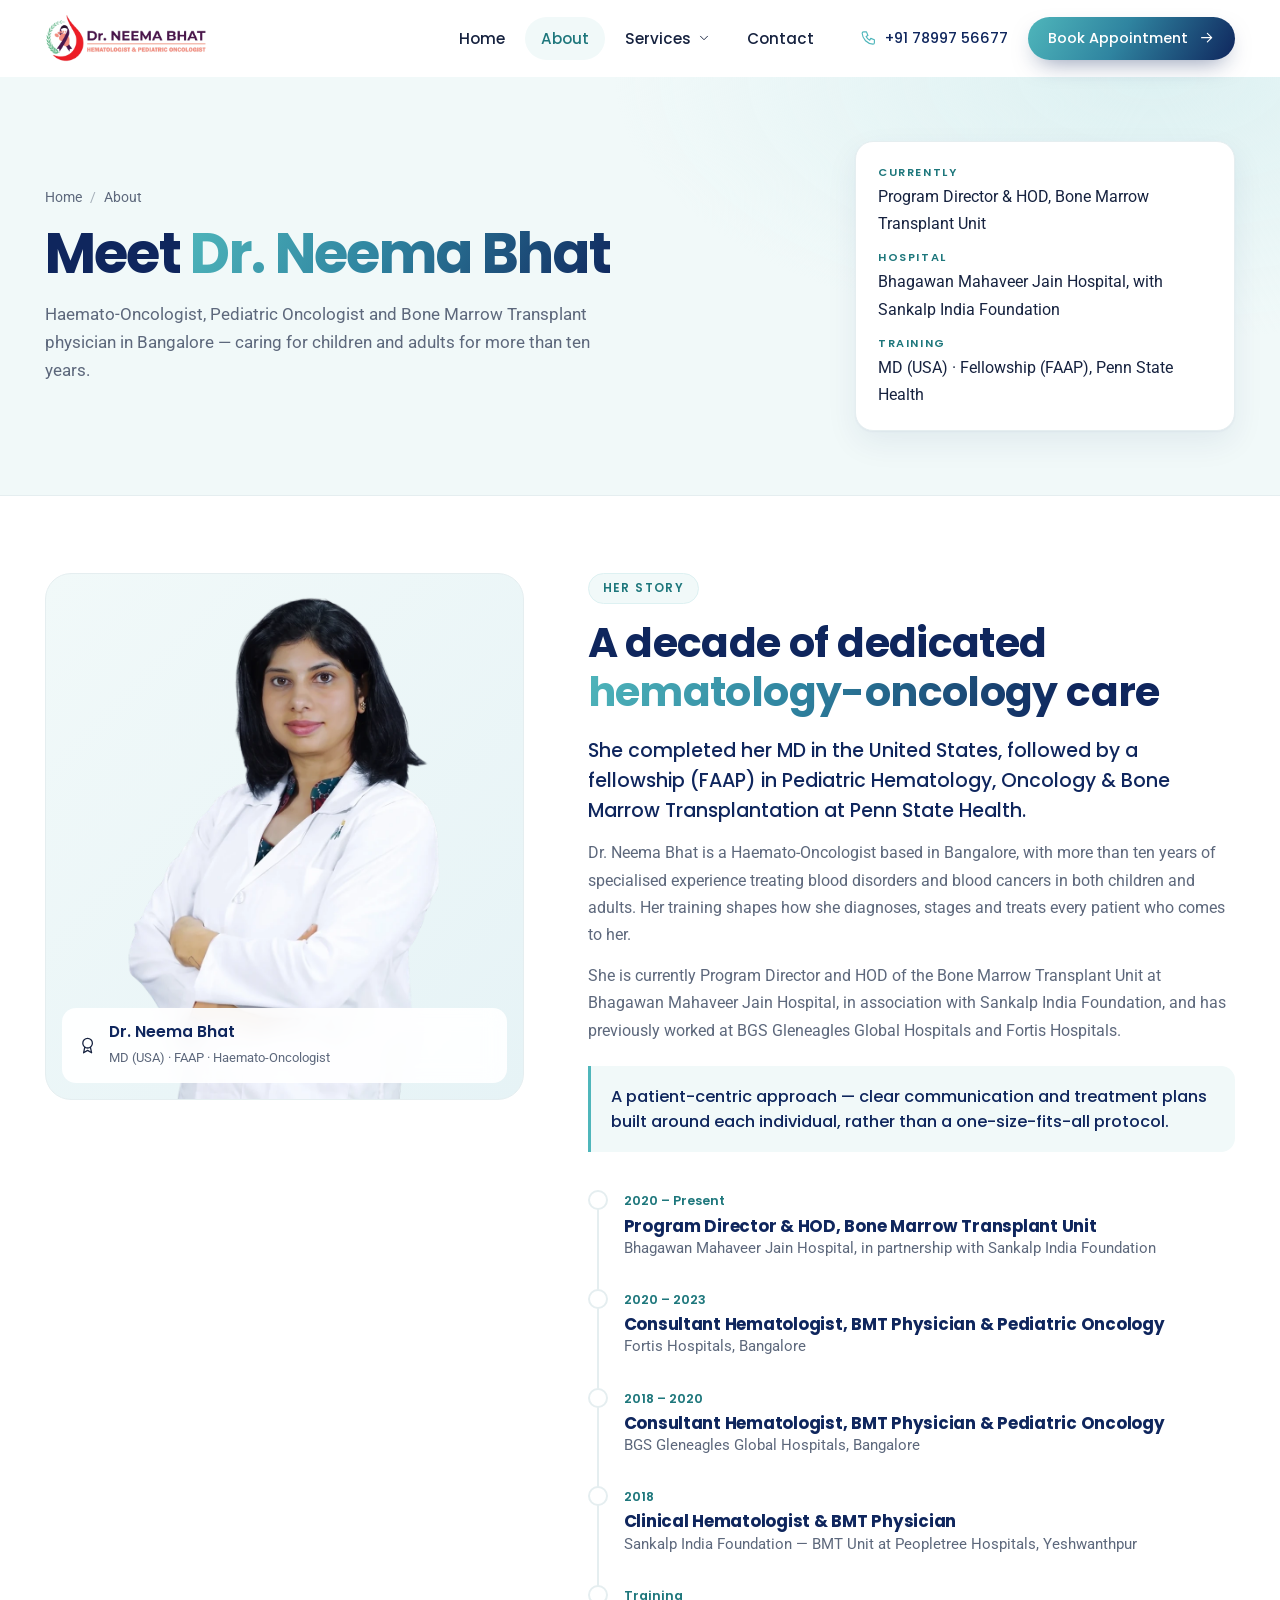
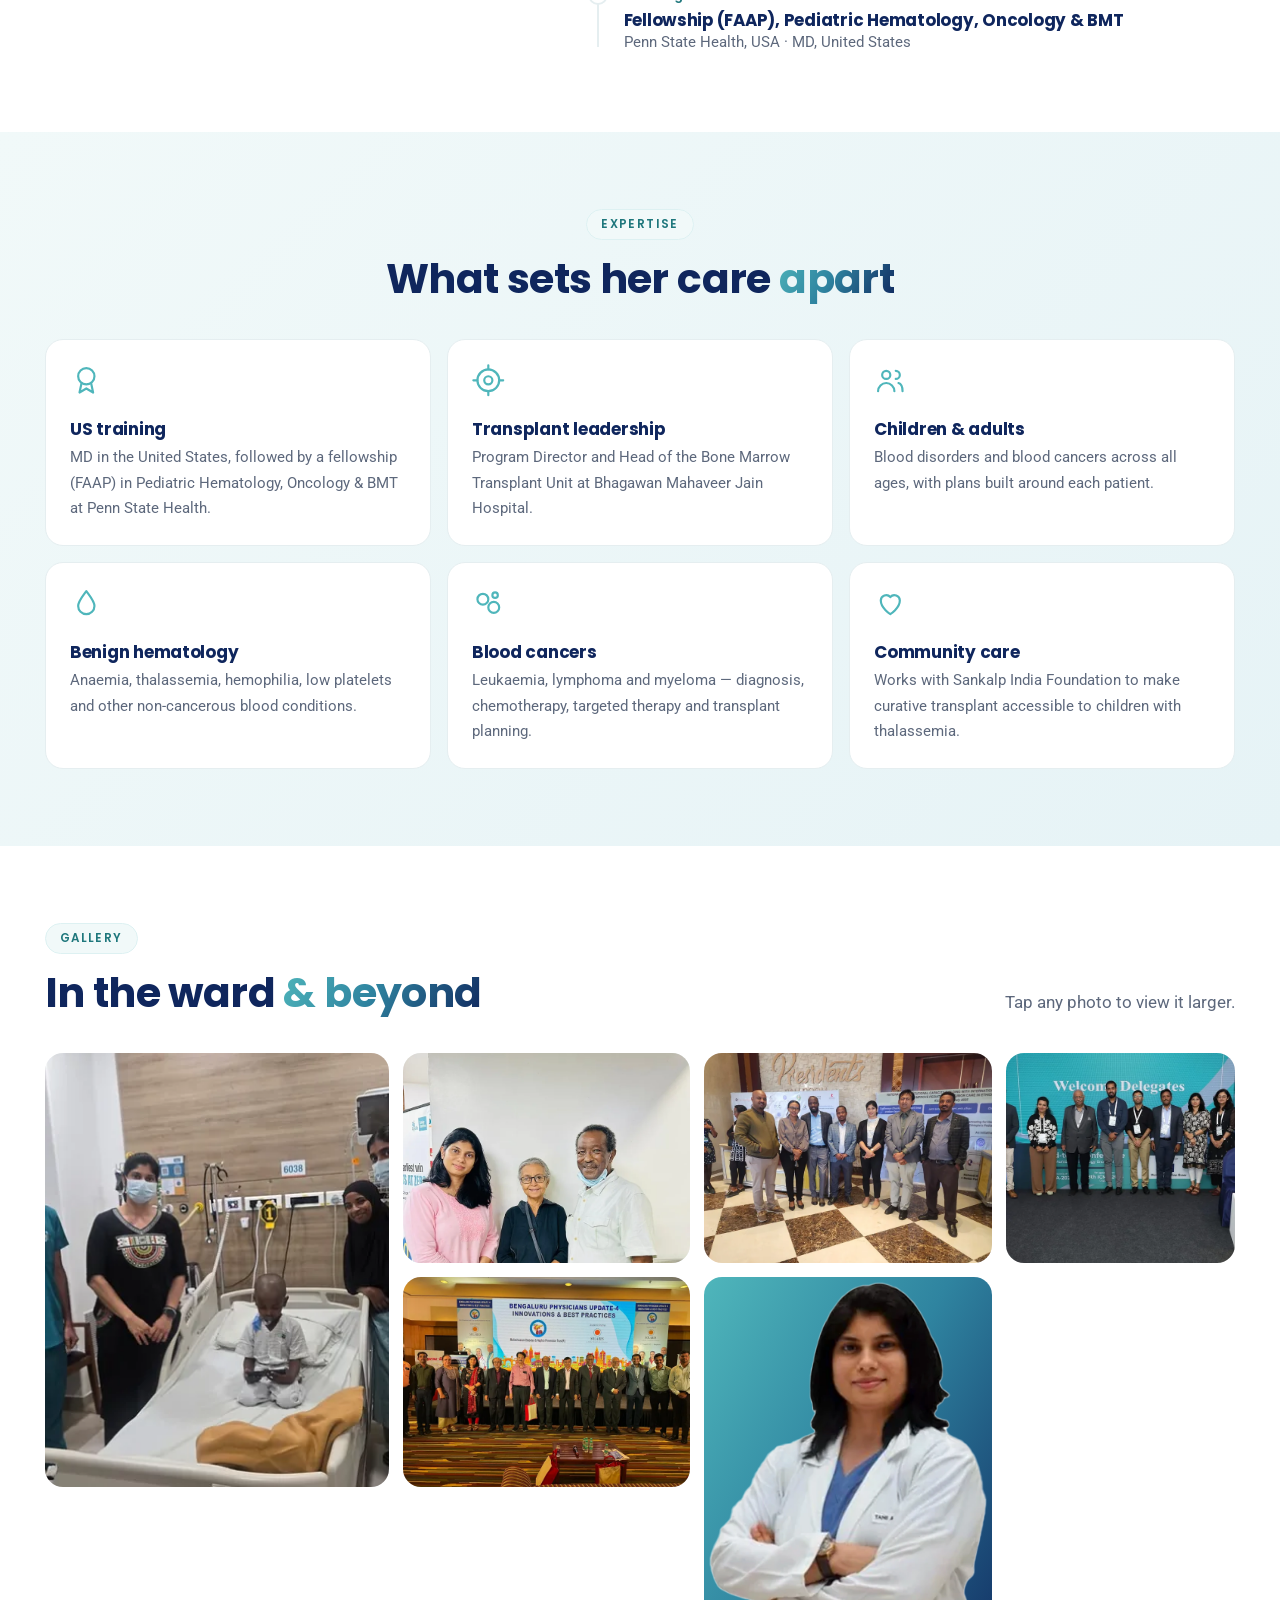
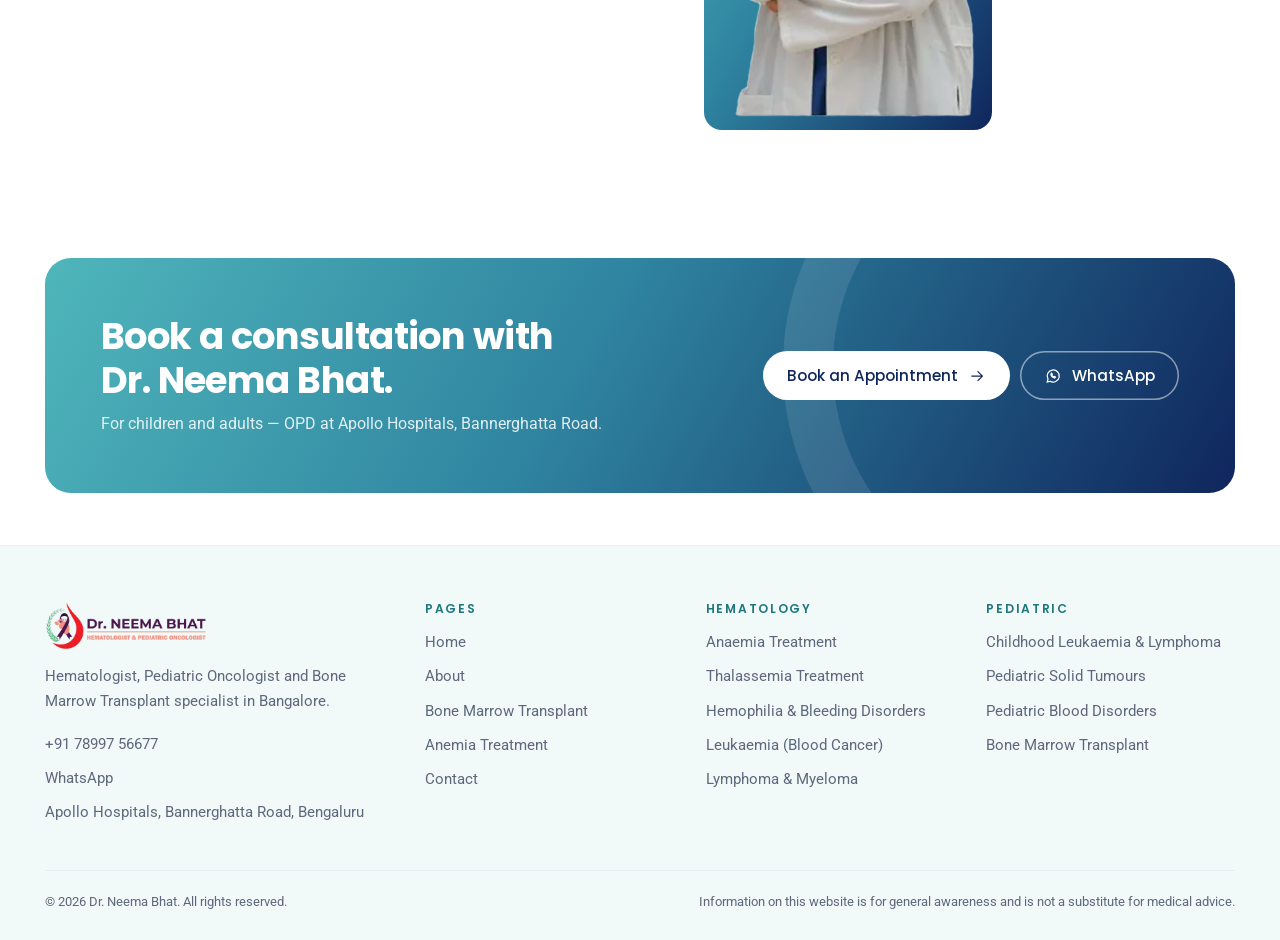
==== commit 15c7cdc1: "Anemia hero: replace portrait with a square red-blood-cell illustration Co-Authored-By: Claude Opus " ====
--- a/about.html
+++ b/about.html
@@ -19,7 +19,7 @@
   <link rel="apple-touch-icon" href="assets/images/logo-mark.png">
   <link rel="preload" href="assets/fonts/poppins-latin-700-normal.woff2" as="font" type="font/woff2" crossorigin>
   <link rel="preload" href="assets/fonts/roboto-latin-400-normal.woff2" as="font" type="font/woff2" crossorigin>
-  <link rel="stylesheet" href="assets/css/styles.css?v=44e52ac2">
+  <link rel="stylesheet" href="assets/css/styles.css?v=513d2b6c">
   <script type="application/ld+json">
   {"@context":"https://schema.org","@type":"Physician","name":"Dr. Neema Bhat","description":"Hematologist, Pediatric Oncologist and Bone Marrow Transplant specialist in Bangalore.","url":"https://drneemabhat.com/","image":"https://drneemabhat.com/assets/images/portrait-scrubs.webp","telephone":"+91-78997-56677","medicalSpecialty":["Hematologic","Oncologic","Pediatric"],"alumniOf":{"@type":"Hospital","name":"Penn State Health"},
    "hospitalAffiliation":[{"@type":"Hospital","name":"Apollo Hospitals, Bannerghatta Road"},{"@type":"Hospital","name":"Apollo One & Apollo Cradle, Electronic City"},{"@type":"Hospital","name":"Bhagawan Mahaveer Jain Hospital"}],
--- a/assets/css/styles.css
+++ b/assets/css/styles.css
@@ -874,3 +874,8 @@
   .qa__a { padding: 0 14px 16px 14px; }
 }
 .faq2__note { margin-top: 14px; font-size: .84rem; color: var(--muted); }
+.phero__pic--art { position: relative; width: min(100%, 340px); }
+.phero__pic--art > img { width: 100%; height: auto; filter: drop-shadow(0 24px 40px rgba(15, 38, 93, .25)); }
+.phero__chip { left: -34px; bottom: 14%; }
+.phero__chip .ic { color: #e2475a; }
+@media (max-width: 900px) { .phero__pic--art { width: min(70%, 280px); } .phero__chip { left: -24px; padding: 8px 12px; } .phero__chip b { font-size: .95rem; } }
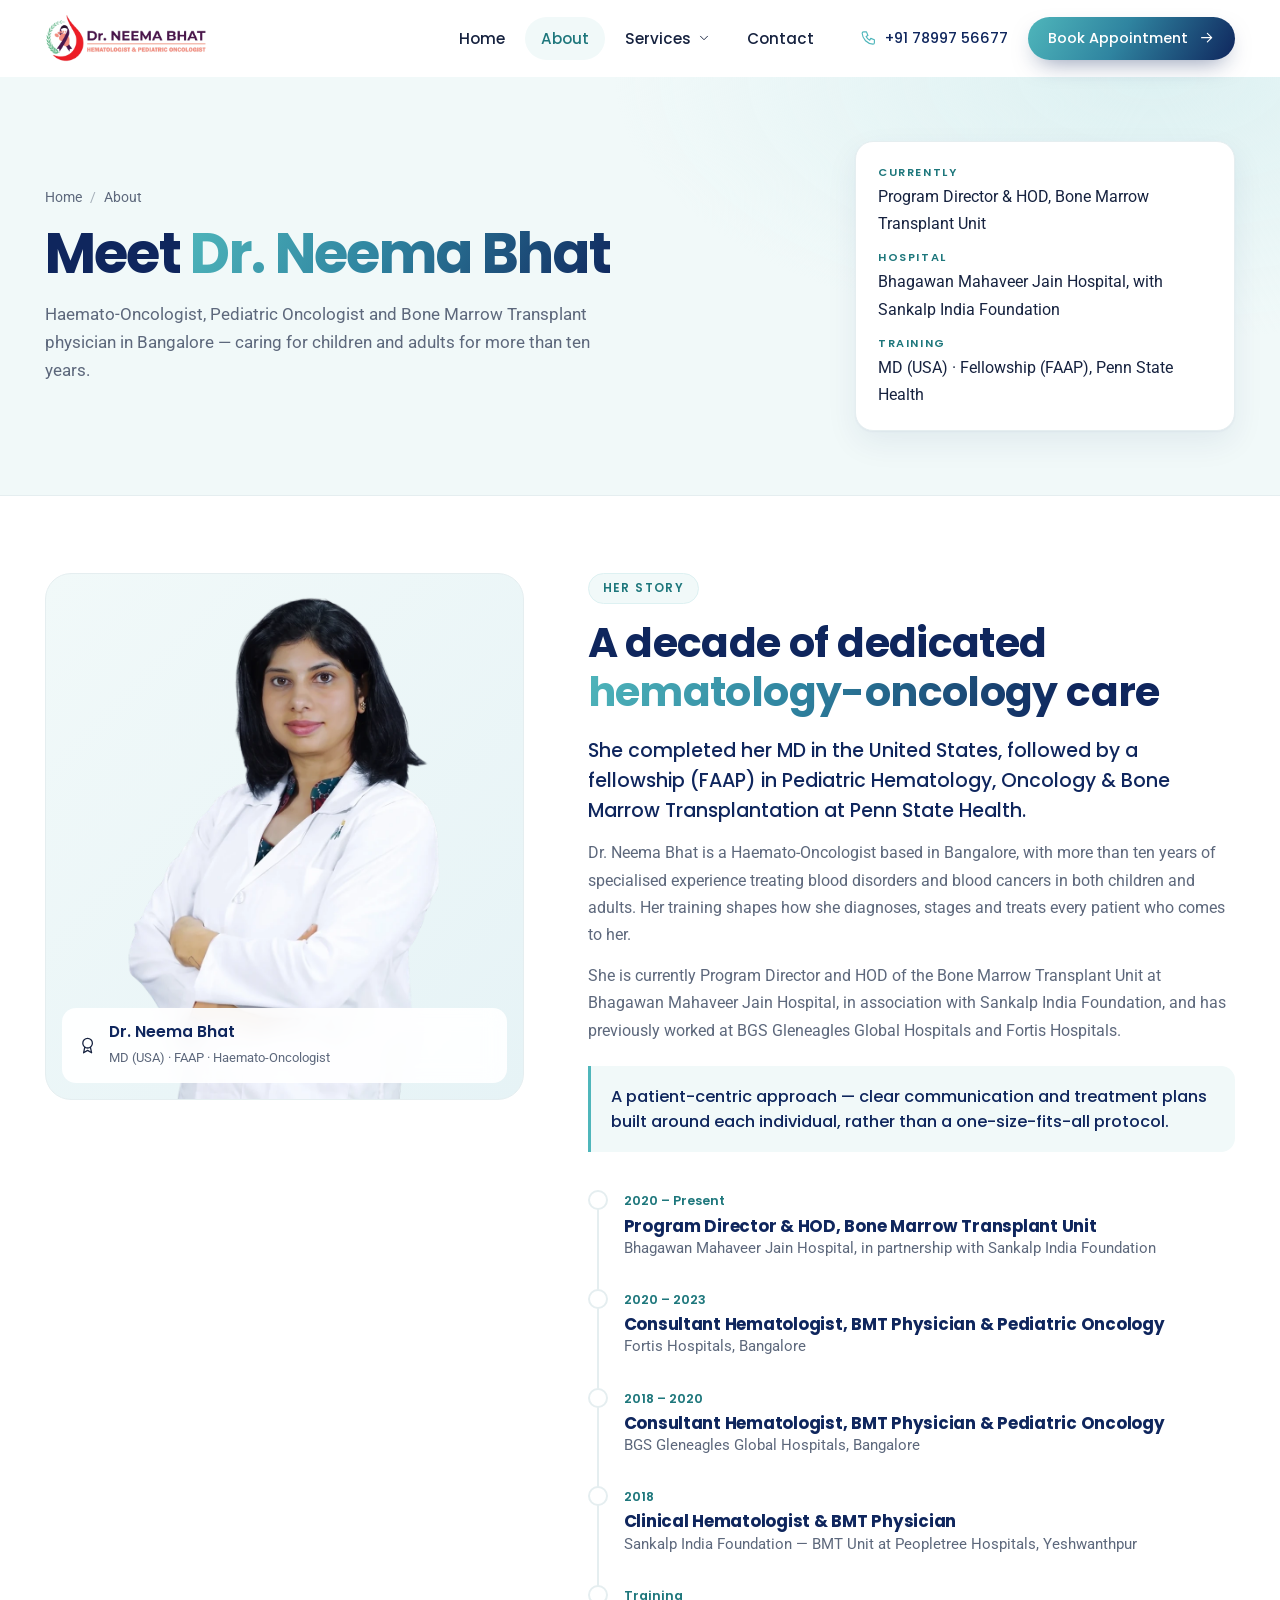
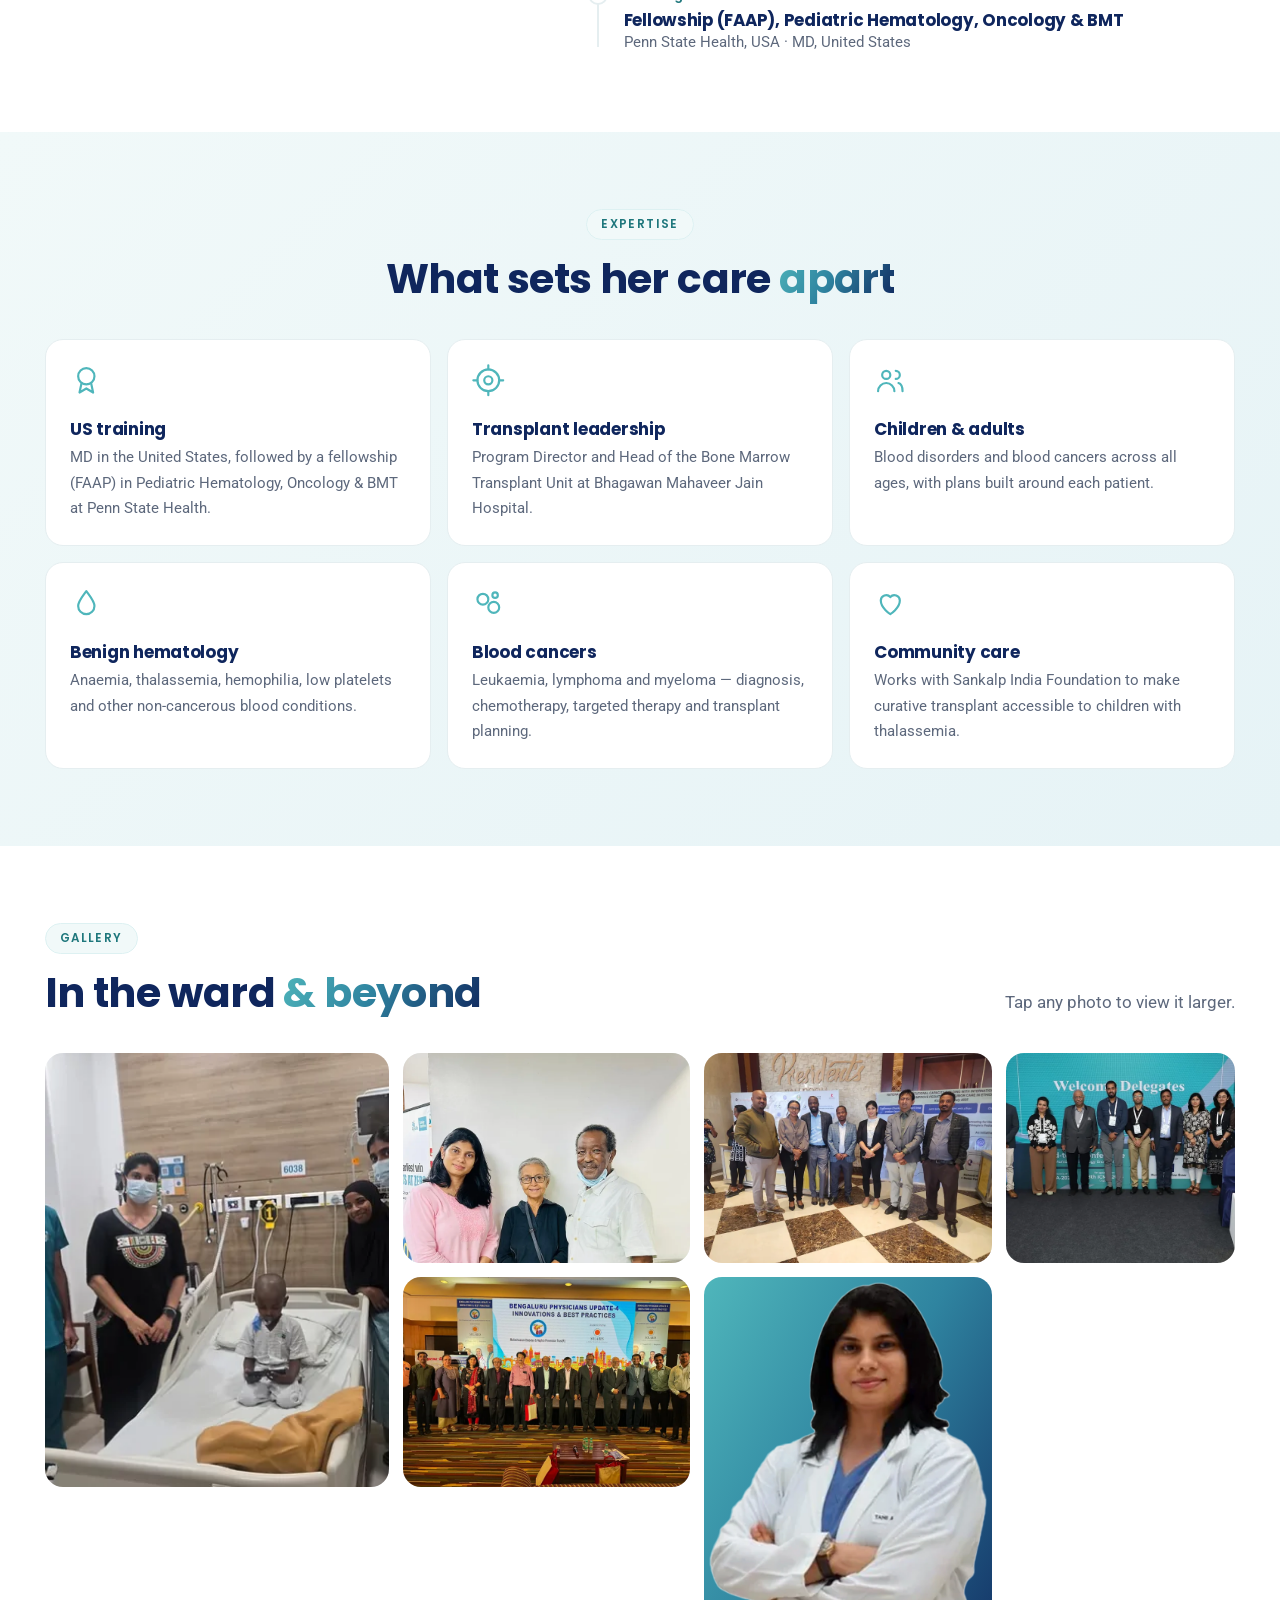
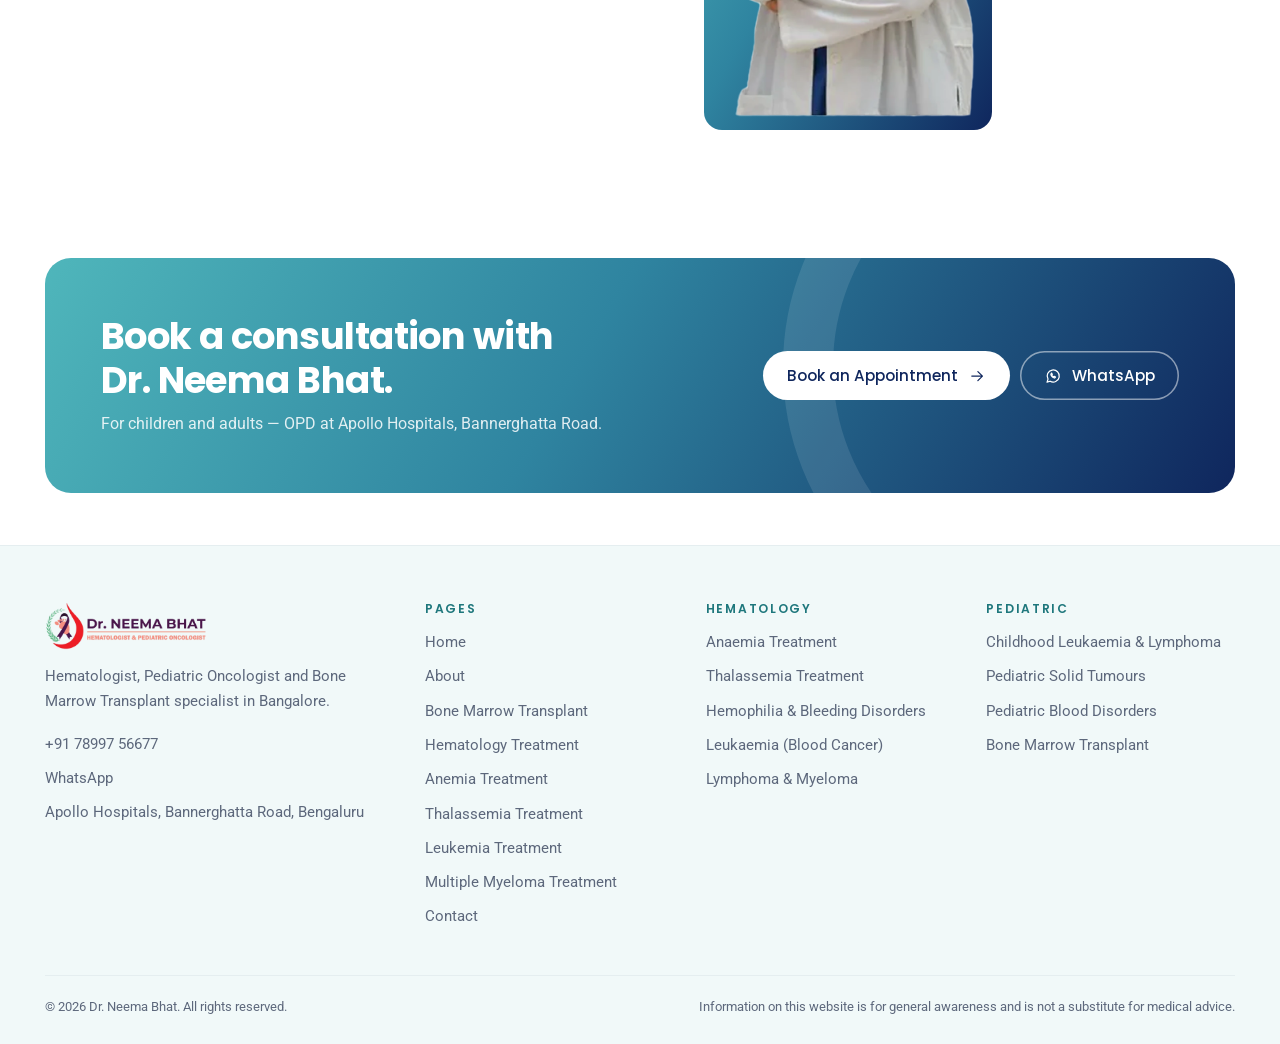
==== commit dbf048f6: "Add hematology, thalassemia, leukemia and multiple myeloma treatment pages - Four new condition page" ====
--- a/about.html
+++ b/about.html
@@ -19,7 +19,7 @@
   <link rel="apple-touch-icon" href="assets/images/logo-mark.png">
   <link rel="preload" href="assets/fonts/poppins-latin-700-normal.woff2" as="font" type="font/woff2" crossorigin>
   <link rel="preload" href="assets/fonts/roboto-latin-400-normal.woff2" as="font" type="font/woff2" crossorigin>
-  <link rel="stylesheet" href="assets/css/styles.css?v=513d2b6c">
+  <link rel="stylesheet" href="assets/css/styles.css?v=bf9a5c20">
   <script type="application/ld+json">
   {"@context":"https://schema.org","@type":"Physician","name":"Dr. Neema Bhat","description":"Hematologist, Pediatric Oncologist and Bone Marrow Transplant specialist in Bangalore.","url":"https://drneemabhat.com/","image":"https://drneemabhat.com/assets/images/portrait-scrubs.webp","telephone":"+91-78997-56677","medicalSpecialty":["Hematologic","Oncologic","Pediatric"],"alumniOf":{"@type":"Hospital","name":"Penn State Health"},
    "hospitalAffiliation":[{"@type":"Hospital","name":"Apollo Hospitals, Bannerghatta Road"},{"@type":"Hospital","name":"Apollo One & Apollo Cradle, Electronic City"},{"@type":"Hospital","name":"Bhagawan Mahaveer Jain Hospital"}],
@@ -74,7 +74,7 @@
           <li class="has-drop">
             <button type="button" aria-expanded="false" aria-controls="drop-services">Services<svg class="ic chev"><use href="#i-chev"/></svg></button>
             <div class="drop" id="drop-services">
-              <div class="drop__col"><h3>Hematology</h3><a href="anemia-treatment.html">Anaemia Treatment</a><a href="index.html#svc-thalassemia">Thalassemia Treatment</a><a href="index.html#svc-hemophilia">Hemophilia & Bleeding Disorders</a><a href="index.html#svc-leukaemia">Leukaemia (Blood Cancer)</a><a href="index.html#svc-lymphoma-myeloma">Lymphoma & Myeloma</a></div>
+              <div class="drop__col"><h3>Hematology</h3><a class="drop__all" href="hematology-treatment.html">Hematology Treatment (overview)</a><a href="anemia-treatment.html">Anaemia Treatment</a><a href="thalassemia-treatment.html">Thalassemia Treatment</a><a href="index.html#svc-hemophilia">Hemophilia & Bleeding Disorders</a><a href="leukemia-treatment.html">Leukaemia (Blood Cancer)</a><a href="multiple-myeloma-treatment.html">Lymphoma & Myeloma</a></div>
               <div class="drop__col"><h3>Pediatric</h3><a href="index.html#svc-childhood-leukaemia">Childhood Leukaemia & Lymphoma</a><a href="index.html#svc-pediatric-tumours">Pediatric Solid Tumours</a><a href="index.html#svc-pediatric-blood">Pediatric Blood Disorders</a></div>
               <a class="drop__feat" href="bone-marrow-transplant.html">Bone Marrow Transplant<svg class="ic"><use href="#i-go"/></svg></a>
             </div>
@@ -101,7 +101,7 @@
         <li><a href="index.html">Home<svg class="ic"><use href="#i-go"/></svg></a></li>
         <li><a href="about.html" aria-current="page">About<svg class="ic"><use href="#i-go"/></svg></a></li>
         <li><button type="button" data-acc aria-expanded="false">Services<svg class="ic chev"><use href="#i-chev"/></svg></button>
-          <div class="sheet__sub"><div><small>Hematology</small><a href="anemia-treatment.html">Anaemia Treatment</a><a href="index.html#svc-thalassemia">Thalassemia Treatment</a><a href="index.html#svc-hemophilia">Hemophilia & Bleeding Disorders</a><a href="index.html#svc-leukaemia">Leukaemia (Blood Cancer)</a><a href="index.html#svc-lymphoma-myeloma">Lymphoma & Myeloma</a><small>Pediatric</small><a href="index.html#svc-childhood-leukaemia">Childhood Leukaemia & Lymphoma</a><a href="index.html#svc-pediatric-tumours">Pediatric Solid Tumours</a><a href="index.html#svc-pediatric-blood">Pediatric Blood Disorders</a><small>Specialty</small><a href="bone-marrow-transplant.html">Bone Marrow Transplant</a></div></div></li>
+          <div class="sheet__sub"><div><small>Hematology</small><a href="hematology-treatment.html">Hematology Treatment (overview)</a><a href="anemia-treatment.html">Anaemia Treatment</a><a href="thalassemia-treatment.html">Thalassemia Treatment</a><a href="index.html#svc-hemophilia">Hemophilia & Bleeding Disorders</a><a href="leukemia-treatment.html">Leukaemia (Blood Cancer)</a><a href="multiple-myeloma-treatment.html">Lymphoma & Myeloma</a><small>Pediatric</small><a href="index.html#svc-childhood-leukaemia">Childhood Leukaemia & Lymphoma</a><a href="index.html#svc-pediatric-tumours">Pediatric Solid Tumours</a><a href="index.html#svc-pediatric-blood">Pediatric Blood Disorders</a><small>Specialty</small><a href="bone-marrow-transplant.html">Bone Marrow Transplant</a></div></div></li>
         <li><a href="contact.html">Contact<svg class="ic"><use href="#i-go"/></svg></a></li>
       </ul>
       <div class="sheet__actions">
@@ -201,8 +201,8 @@
             <li>Apollo Hospitals, Bannerghatta Road, Bengaluru</li>
           </ul>
         </div>
-        <div><h2>Pages</h2><ul><li><a href="index.html">Home</a></li><li><a href="about.html">About</a></li><li><a href="bone-marrow-transplant.html">Bone Marrow Transplant</a></li><li><a href="anemia-treatment.html">Anemia Treatment</a></li><li><a href="contact.html">Contact</a></li></ul></div>
-        <div><h2>Hematology</h2><ul><li><a href="anemia-treatment.html">Anaemia Treatment</a></li><li><a href="index.html#svc-thalassemia">Thalassemia Treatment</a></li><li><a href="index.html#svc-hemophilia">Hemophilia & Bleeding Disorders</a></li><li><a href="index.html#svc-leukaemia">Leukaemia (Blood Cancer)</a></li><li><a href="index.html#svc-lymphoma-myeloma">Lymphoma & Myeloma</a></li></ul></div>
+        <div><h2>Pages</h2><ul><li><a href="index.html">Home</a></li><li><a href="about.html">About</a></li><li><a href="bone-marrow-transplant.html">Bone Marrow Transplant</a></li><li><a href="hematology-treatment.html">Hematology Treatment</a></li><li><a href="anemia-treatment.html">Anemia Treatment</a></li><li><a href="thalassemia-treatment.html">Thalassemia Treatment</a></li><li><a href="leukemia-treatment.html">Leukemia Treatment</a></li><li><a href="multiple-myeloma-treatment.html">Multiple Myeloma Treatment</a></li><li><a href="contact.html">Contact</a></li></ul></div>
+        <div><h2>Hematology</h2><ul><li><a href="anemia-treatment.html">Anaemia Treatment</a></li><li><a href="thalassemia-treatment.html">Thalassemia Treatment</a></li><li><a href="index.html#svc-hemophilia">Hemophilia & Bleeding Disorders</a></li><li><a href="leukemia-treatment.html">Leukaemia (Blood Cancer)</a></li><li><a href="multiple-myeloma-treatment.html">Lymphoma & Myeloma</a></li></ul></div>
         <div><h2>Pediatric</h2><ul><li><a href="index.html#svc-childhood-leukaemia">Childhood Leukaemia & Lymphoma</a></li><li><a href="index.html#svc-pediatric-tumours">Pediatric Solid Tumours</a></li><li><a href="index.html#svc-pediatric-blood">Pediatric Blood Disorders</a></li><li><a href="bone-marrow-transplant.html">Bone Marrow Transplant</a></li></ul></div>
       </div>
       <div class="foot__base"><p>© <span data-year>2026</span> Dr. Neema Bhat. All rights reserved.</p><p>Information on this website is for general awareness and is not a substitute for medical advice.</p></div>
--- a/assets/css/styles.css
+++ b/assets/css/styles.css
@@ -879,3 +879,28 @@
 .phero__chip { left: -34px; bottom: 14%; }
 .phero__chip .ic { color: #e2475a; }
 @media (max-width: 900px) { .phero__pic--art { width: min(70%, 280px); } .phero__chip { left: -24px; padding: 8px 12px; } .phero__chip b { font-size: .95rem; } }
+
+/* ---------- Condition pages ---------- */
+.drop .drop__all { font-weight: 600; color: var(--teal-dark); }
+.dtable-wrap { border: 1px solid var(--line); border-radius: var(--r); overflow: hidden; background: #fff; }
+.dtable { width: 100%; border-collapse: collapse; font-size: .94rem; }
+.dtable th { text-align: left; padding: 14px 18px; background: var(--teal-50); font: 600 .72rem var(--f-head); letter-spacing: .12em; text-transform: uppercase; color: var(--teal-dark); }
+.dtable td { padding: 14px 18px; border-top: 1px solid var(--line); vertical-align: top; color: var(--ink); }
+.dtable td:not(:first-child) { color: var(--muted); }
+.dtable td b { font-family: var(--f-head); font-weight: 600; color: var(--navy); }
+.dtable a, .lead a, .box__sub a { color: var(--teal-dark); font-weight: 500; text-decoration: underline; text-underline-offset: 3px; }
+@media (hover: hover) { .dtable tbody tr:hover td { background: #fbfefe; } }
+.tsteps { display: grid; grid-template-columns: 1fr 1fr; gap: 14px; }
+.tstep { display: grid; grid-template-columns: 46px 1fr; gap: 14px; align-items: start; padding: 22px; border-radius: var(--r); background: #fff; border: 1px solid var(--line); }
+.tstep h3 { font-size: 1.06rem; margin-top: 10px; }
+.tstep .box__sub:first-child { margin-top: 8px; }
+.tstep .list { margin-top: 10px; }
+@media (max-width: 900px) { .tsteps { grid-template-columns: 1fr; } }
+@media (max-width: 700px) {
+  .dtable thead { display: none; }
+  .dtable, .dtable tbody, .dtable tr, .dtable td { display: block; width: 100%; }
+  .dtable tr { padding: 14px 16px; border-top: 1px solid var(--line); }
+  .dtable tr:first-child { border-top: 0; }
+  .dtable td { border: 0; padding: 4px 0; }
+  .dtable td:not(:first-child)::before { content: attr(data-label); display: block; font: 600 .66rem var(--f-head); letter-spacing: .12em; text-transform: uppercase; color: var(--teal-dark); margin-top: 6px; }
+}
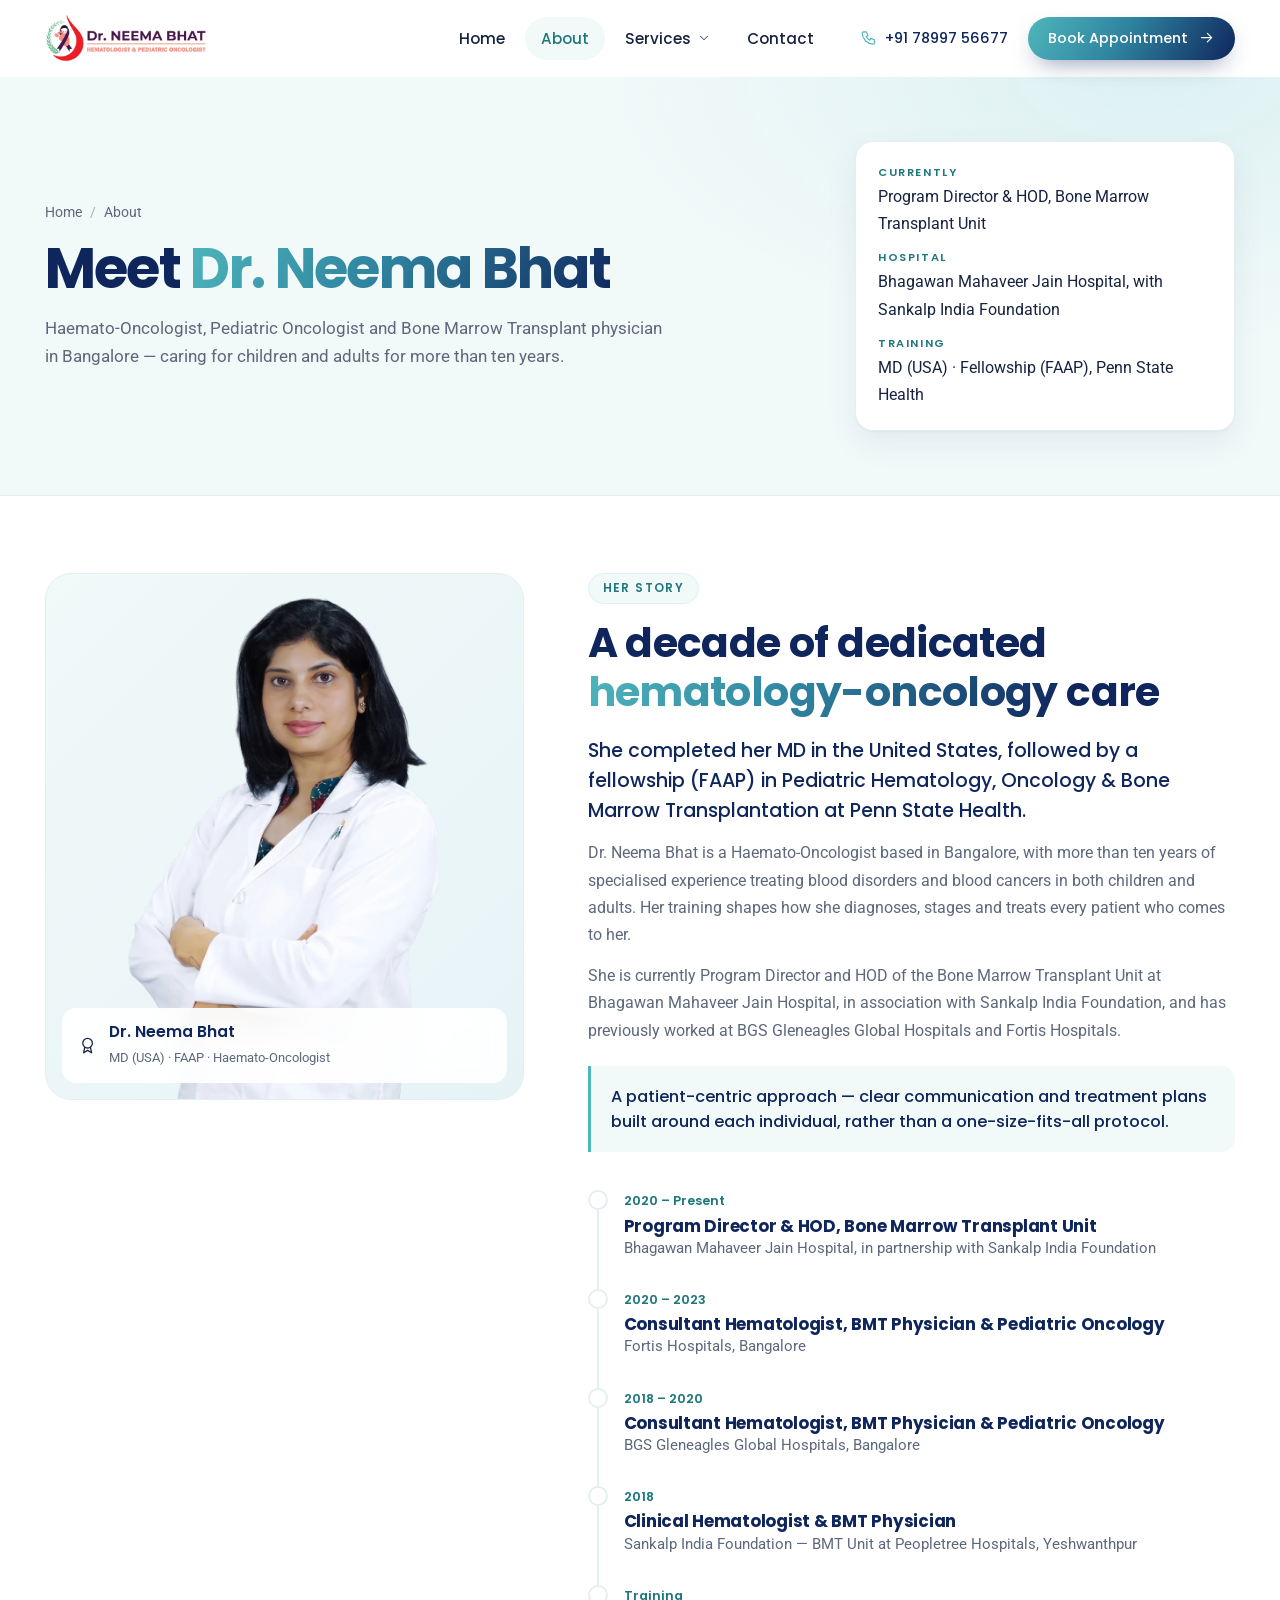
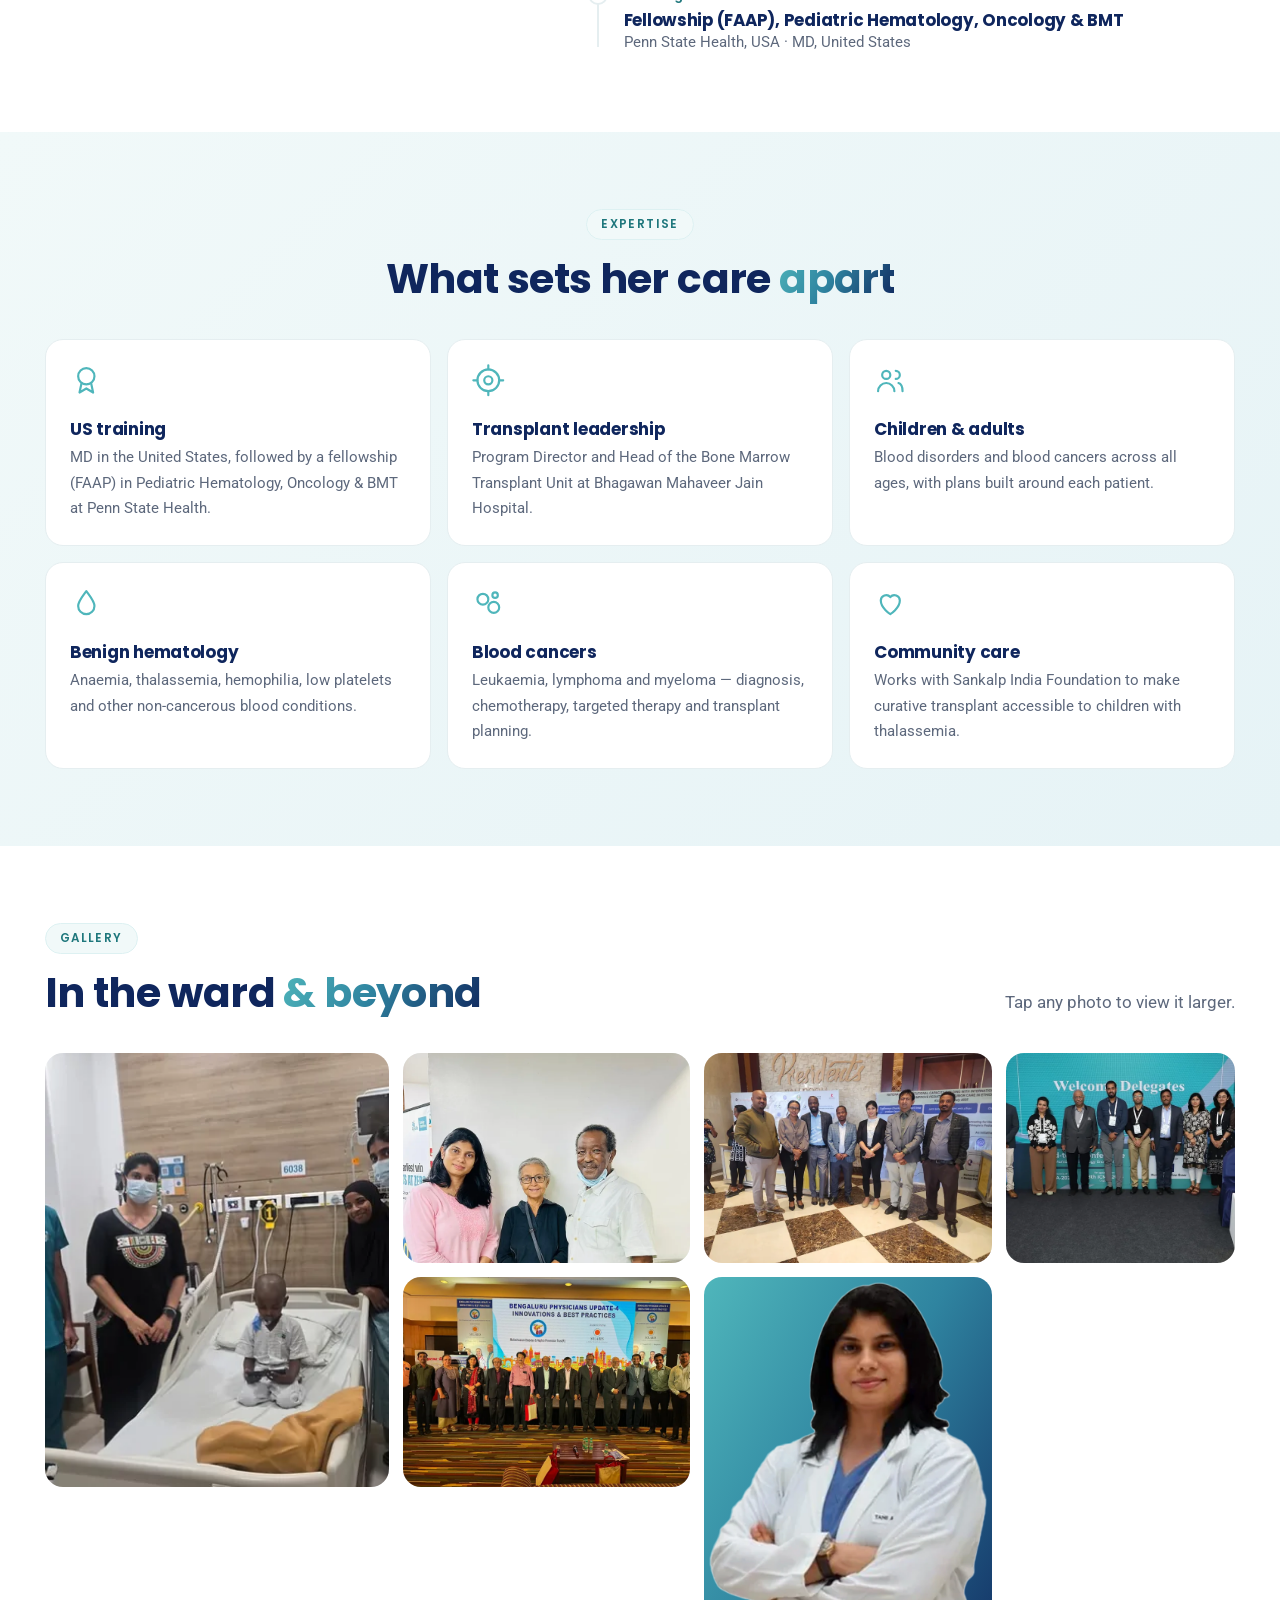
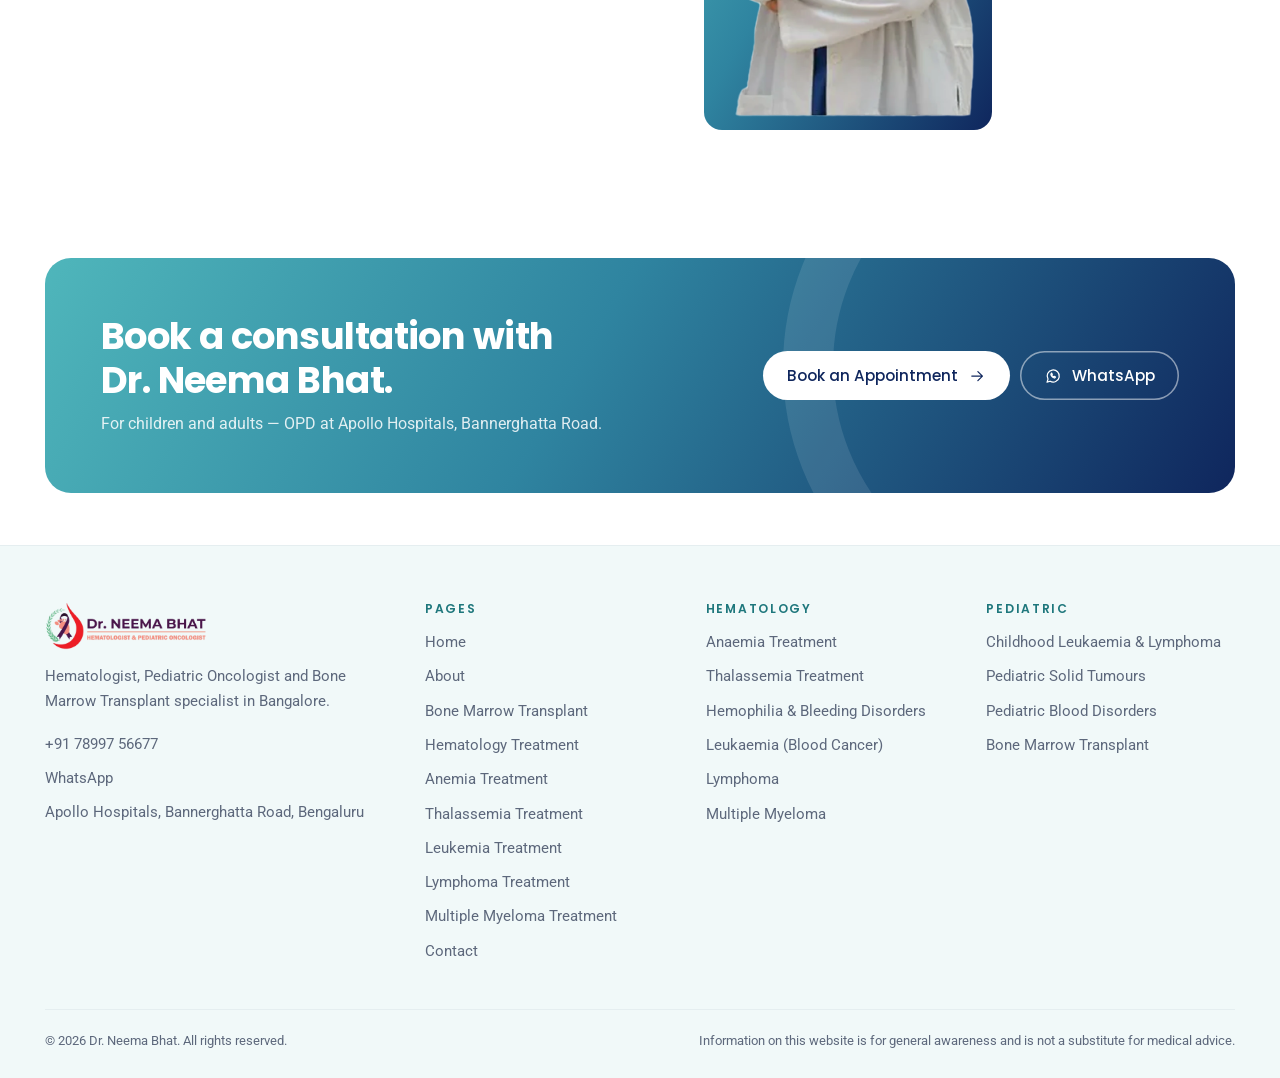
==== commit 18375dfb: "Treatment pages: lighter, less boxy layouts; separate lymphoma and myeloma pages; current-page highl" ====
--- a/about.html
+++ b/about.html
@@ -19,7 +19,7 @@
   <link rel="apple-touch-icon" href="assets/images/logo-mark.png">
   <link rel="preload" href="assets/fonts/poppins-latin-700-normal.woff2" as="font" type="font/woff2" crossorigin>
   <link rel="preload" href="assets/fonts/roboto-latin-400-normal.woff2" as="font" type="font/woff2" crossorigin>
-  <link rel="stylesheet" href="assets/css/styles.css?v=bf9a5c20">
+  <link rel="stylesheet" href="assets/css/styles.css?v=a0bdf7b9">
   <script type="application/ld+json">
   {"@context":"https://schema.org","@type":"Physician","name":"Dr. Neema Bhat","description":"Hematologist, Pediatric Oncologist and Bone Marrow Transplant specialist in Bangalore.","url":"https://drneemabhat.com/","image":"https://drneemabhat.com/assets/images/portrait-scrubs.webp","telephone":"+91-78997-56677","medicalSpecialty":["Hematologic","Oncologic","Pediatric"],"alumniOf":{"@type":"Hospital","name":"Penn State Health"},
    "hospitalAffiliation":[{"@type":"Hospital","name":"Apollo Hospitals, Bannerghatta Road"},{"@type":"Hospital","name":"Apollo One & Apollo Cradle, Electronic City"},{"@type":"Hospital","name":"Bhagawan Mahaveer Jain Hospital"}],
@@ -74,7 +74,7 @@
           <li class="has-drop">
             <button type="button" aria-expanded="false" aria-controls="drop-services">Services<svg class="ic chev"><use href="#i-chev"/></svg></button>
             <div class="drop" id="drop-services">
-              <div class="drop__col"><h3>Hematology</h3><a class="drop__all" href="hematology-treatment.html">Hematology Treatment (overview)</a><a href="anemia-treatment.html">Anaemia Treatment</a><a href="thalassemia-treatment.html">Thalassemia Treatment</a><a href="index.html#svc-hemophilia">Hemophilia & Bleeding Disorders</a><a href="leukemia-treatment.html">Leukaemia (Blood Cancer)</a><a href="multiple-myeloma-treatment.html">Lymphoma & Myeloma</a></div>
+              <div class="drop__col"><h3>Hematology</h3><a class="drop__all" href="hematology-treatment.html">Hematology Treatment (overview)</a><a href="anemia-treatment.html">Anaemia Treatment</a><a href="thalassemia-treatment.html">Thalassemia Treatment</a><a href="index.html#svc-hemophilia">Hemophilia & Bleeding Disorders</a><a href="leukemia-treatment.html">Leukaemia (Blood Cancer)</a><a href="lymphoma-treatment.html">Lymphoma</a><a href="multiple-myeloma-treatment.html">Multiple Myeloma</a></div>
               <div class="drop__col"><h3>Pediatric</h3><a href="index.html#svc-childhood-leukaemia">Childhood Leukaemia & Lymphoma</a><a href="index.html#svc-pediatric-tumours">Pediatric Solid Tumours</a><a href="index.html#svc-pediatric-blood">Pediatric Blood Disorders</a></div>
               <a class="drop__feat" href="bone-marrow-transplant.html">Bone Marrow Transplant<svg class="ic"><use href="#i-go"/></svg></a>
             </div>
@@ -101,7 +101,7 @@
         <li><a href="index.html">Home<svg class="ic"><use href="#i-go"/></svg></a></li>
         <li><a href="about.html" aria-current="page">About<svg class="ic"><use href="#i-go"/></svg></a></li>
         <li><button type="button" data-acc aria-expanded="false">Services<svg class="ic chev"><use href="#i-chev"/></svg></button>
-          <div class="sheet__sub"><div><small>Hematology</small><a href="hematology-treatment.html">Hematology Treatment (overview)</a><a href="anemia-treatment.html">Anaemia Treatment</a><a href="thalassemia-treatment.html">Thalassemia Treatment</a><a href="index.html#svc-hemophilia">Hemophilia & Bleeding Disorders</a><a href="leukemia-treatment.html">Leukaemia (Blood Cancer)</a><a href="multiple-myeloma-treatment.html">Lymphoma & Myeloma</a><small>Pediatric</small><a href="index.html#svc-childhood-leukaemia">Childhood Leukaemia & Lymphoma</a><a href="index.html#svc-pediatric-tumours">Pediatric Solid Tumours</a><a href="index.html#svc-pediatric-blood">Pediatric Blood Disorders</a><small>Specialty</small><a href="bone-marrow-transplant.html">Bone Marrow Transplant</a></div></div></li>
+          <div class="sheet__sub"><div><small>Hematology</small><a href="hematology-treatment.html">Hematology Treatment (overview)</a><a href="anemia-treatment.html">Anaemia Treatment</a><a href="thalassemia-treatment.html">Thalassemia Treatment</a><a href="index.html#svc-hemophilia">Hemophilia & Bleeding Disorders</a><a href="leukemia-treatment.html">Leukaemia (Blood Cancer)</a><a href="lymphoma-treatment.html">Lymphoma</a><a href="multiple-myeloma-treatment.html">Multiple Myeloma</a><small>Pediatric</small><a href="index.html#svc-childhood-leukaemia">Childhood Leukaemia & Lymphoma</a><a href="index.html#svc-pediatric-tumours">Pediatric Solid Tumours</a><a href="index.html#svc-pediatric-blood">Pediatric Blood Disorders</a><small>Specialty</small><a href="bone-marrow-transplant.html">Bone Marrow Transplant</a></div></div></li>
         <li><a href="contact.html">Contact<svg class="ic"><use href="#i-go"/></svg></a></li>
       </ul>
       <div class="sheet__actions">
@@ -201,8 +201,8 @@
             <li>Apollo Hospitals, Bannerghatta Road, Bengaluru</li>
           </ul>
         </div>
-        <div><h2>Pages</h2><ul><li><a href="index.html">Home</a></li><li><a href="about.html">About</a></li><li><a href="bone-marrow-transplant.html">Bone Marrow Transplant</a></li><li><a href="hematology-treatment.html">Hematology Treatment</a></li><li><a href="anemia-treatment.html">Anemia Treatment</a></li><li><a href="thalassemia-treatment.html">Thalassemia Treatment</a></li><li><a href="leukemia-treatment.html">Leukemia Treatment</a></li><li><a href="multiple-myeloma-treatment.html">Multiple Myeloma Treatment</a></li><li><a href="contact.html">Contact</a></li></ul></div>
-        <div><h2>Hematology</h2><ul><li><a href="anemia-treatment.html">Anaemia Treatment</a></li><li><a href="thalassemia-treatment.html">Thalassemia Treatment</a></li><li><a href="index.html#svc-hemophilia">Hemophilia & Bleeding Disorders</a></li><li><a href="leukemia-treatment.html">Leukaemia (Blood Cancer)</a></li><li><a href="multiple-myeloma-treatment.html">Lymphoma & Myeloma</a></li></ul></div>
+        <div><h2>Pages</h2><ul><li><a href="index.html">Home</a></li><li><a href="about.html">About</a></li><li><a href="bone-marrow-transplant.html">Bone Marrow Transplant</a></li><li><a href="hematology-treatment.html">Hematology Treatment</a></li><li><a href="anemia-treatment.html">Anemia Treatment</a></li><li><a href="thalassemia-treatment.html">Thalassemia Treatment</a></li><li><a href="leukemia-treatment.html">Leukemia Treatment</a></li><li><a href="lymphoma-treatment.html">Lymphoma Treatment</a></li><li><a href="multiple-myeloma-treatment.html">Multiple Myeloma Treatment</a></li><li><a href="contact.html">Contact</a></li></ul></div>
+        <div><h2>Hematology</h2><ul><li><a href="anemia-treatment.html">Anaemia Treatment</a></li><li><a href="thalassemia-treatment.html">Thalassemia Treatment</a></li><li><a href="index.html#svc-hemophilia">Hemophilia & Bleeding Disorders</a></li><li><a href="leukemia-treatment.html">Leukaemia (Blood Cancer)</a></li><li><a href="lymphoma-treatment.html">Lymphoma</a></li><li><a href="multiple-myeloma-treatment.html">Multiple Myeloma</a></li></ul></div>
         <div><h2>Pediatric</h2><ul><li><a href="index.html#svc-childhood-leukaemia">Childhood Leukaemia & Lymphoma</a></li><li><a href="index.html#svc-pediatric-tumours">Pediatric Solid Tumours</a></li><li><a href="index.html#svc-pediatric-blood">Pediatric Blood Disorders</a></li><li><a href="bone-marrow-transplant.html">Bone Marrow Transplant</a></li></ul></div>
       </div>
       <div class="foot__base"><p>© <span data-year>2026</span> Dr. Neema Bhat. All rights reserved.</p><p>Information on this website is for general awareness and is not a substitute for medical advice.</p></div>
--- a/assets/css/styles.css
+++ b/assets/css/styles.css
@@ -904,3 +904,72 @@
   .dtable td { border: 0; padding: 4px 0; }
   .dtable td:not(:first-child)::before { content: attr(data-label); display: block; font: 600 .66rem var(--f-head); letter-spacing: .12em; text-transform: uppercase; color: var(--teal-dark); margin-top: 6px; }
 }
+
+/* ---------- Inner hero: text and image closer together ---------- */
+@media (min-width: 901px) {
+  .phero__in { grid-template-columns: minmax(0, 1fr) auto; gap: clamp(32px, 4vw, 64px); }
+  .phero__sub { max-width: 660px; }
+  .phero__pic--art { width: clamp(300px, 30vw, 430px); }
+}
+
+/* ---------- Current page inside the Services menu ---------- */
+.drop .drop__all { font-weight: 400; color: var(--ink); }
+.drop a[aria-current="page"], .sheet__sub a[aria-current="page"] { background: var(--teal-50); color: var(--teal-dark); font-weight: 600; box-shadow: inset 3px 0 0 var(--teal); }
+.drop .drop__feat[aria-current="page"] { box-shadow: 0 0 0 3px rgba(79, 182, 187, .35); }
+
+/* ---------- 10 services: BMT card spans the last row ---------- */
+@media (min-width: 901px) { .svc-grid .svc--feat { grid-column: 1 / -1; } }
+.apps li:last-child:nth-child(3n + 1) { grid-column: 1 / -1; }
+.bento > .tile:last-child:nth-child(even) { grid-column: 1 / -1; }
+
+/* =========================================================
+   Treatment pages: lighter, less "boxy" layouts (same content)
+   ========================================================= */
+/* Symptoms: icon rows, no cards */
+[data-page="service"] .sym { gap: 22px 32px; }
+[data-page="service"] .sym li { display: grid; grid-template-columns: 48px 1fr; column-gap: 14px; row-gap: 2px; align-items: start; padding: 0; background: none; border: 0; border-radius: 0; }
+[data-page="service"] .sym li:hover { transform: none; }
+[data-page="service"] .sym li > .ic { grid-row: span 2; width: 48px; height: 48px; padding: 12px; border-radius: 50%; background: #fff; box-shadow: 0 0 0 1px var(--teal-100), 0 8px 18px -12px rgba(79, 182, 187, .6); }
+[data-page="service"] .sec:not(.sec--tint) .sym li > .ic { background: var(--teal-50); box-shadow: none; }
+[data-page="service"] .sym b { margin-top: 2px; }
+
+/* Causes / complications: accent line instead of a box */
+[data-page="service"] .conds { gap: 26px 32px; }
+[data-page="service"] .conds li { padding: 2px 0 2px 18px; background: none; border: 0; border-left: 3px solid var(--teal-200); border-radius: 0; transition: border-color .3s; }
+[data-page="service"] .conds li:hover { border-left-color: var(--teal); }
+
+/* Diagnosis: numbered timeline */
+[data-page="service"] .olist { gap: 0 40px; }
+[data-page="service"] .olist li { position: relative; padding: 0 0 26px; background: none; border: 0; border-radius: 0; box-shadow: none; }
+[data-page="service"] .olist li:hover { box-shadow: none; }
+[data-page="service"] .olist li::before { content: ""; position: absolute; left: 22px; top: 50px; bottom: 4px; width: 2px; background: linear-gradient(var(--teal-200), transparent); }
+[data-page="service"] .olist b { margin-top: 10px; }
+
+/* Two-column info: open columns split by a line */
+[data-page="service"] .cols2 { gap: 0; }
+[data-page="service"] .cols2 > .box { background: none; border: 0; border-radius: 0; padding: 4px clamp(20px, 3vw, 40px); }
+[data-page="service"] .cols2 > .box:first-child { padding-left: 0; }
+[data-page="service"] .cols2 > .box + .box { border-left: 1px solid var(--teal-200); }
+[data-page="service"] .cols2 > .box h3 { font-size: 1.2rem; }
+[data-page="service"] .cols2 > .box h3 .ic { width: 40px; height: 40px; padding: 9px; border-radius: 12px; background: var(--grad) border-box; color: #fff; }
+/* single info panel (overview side): soft tinted panel, no border */
+[data-page="service"] .split > .box, [data-page="service"] .wrap > .box { border: 0; background: var(--grad-soft); box-shadow: none; }
+[data-page="service"] .sec--tint .split > .box, [data-page="service"] .sec--tint .wrap > .box { background: #fff; }
+
+/* Treatment options: feature list with gradient icons */
+[data-page="service"] .cards3 { gap: 30px 34px; }
+[data-page="service"] .cards3 .card { padding: 20px 0 0; background: none; border: 0; border-top: 1px solid var(--teal-200); border-radius: 0; }
+[data-page="service"] .cards3 .card:hover { transform: none; box-shadow: none; }
+[data-page="service"] .cards3 .card > .ic { width: 44px; height: 44px; padding: 10px; border-radius: 14px; background: var(--grad) border-box; color: #fff; margin-bottom: 12px; }
+
+/* Numbered steps (thalassemia / leukemia care): open, big numbers */
+[data-page="service"] .tsteps { gap: 30px 40px; }
+[data-page="service"] .tstep { padding: 0; background: none; border: 0; grid-template-columns: 64px 1fr; }
+[data-page="service"] .tstep .olist__n { width: 56px; height: 56px; font-size: 1.05rem; }
+
+@media (max-width: 900px) {
+  [data-page="service"] .cols2 > .box, [data-page="service"] .cols2 > .box:first-child { padding: 0; }
+  [data-page="service"] .cols2 > .box + .box { border-left: 0; border-top: 1px solid var(--teal-200); padding-top: 24px; margin-top: 24px; }
+  [data-page="service"] .sym { gap: 18px; }
+}
+@media (max-width: 600px) { [data-page="service"] .sym { grid-template-columns: 1fr; } }
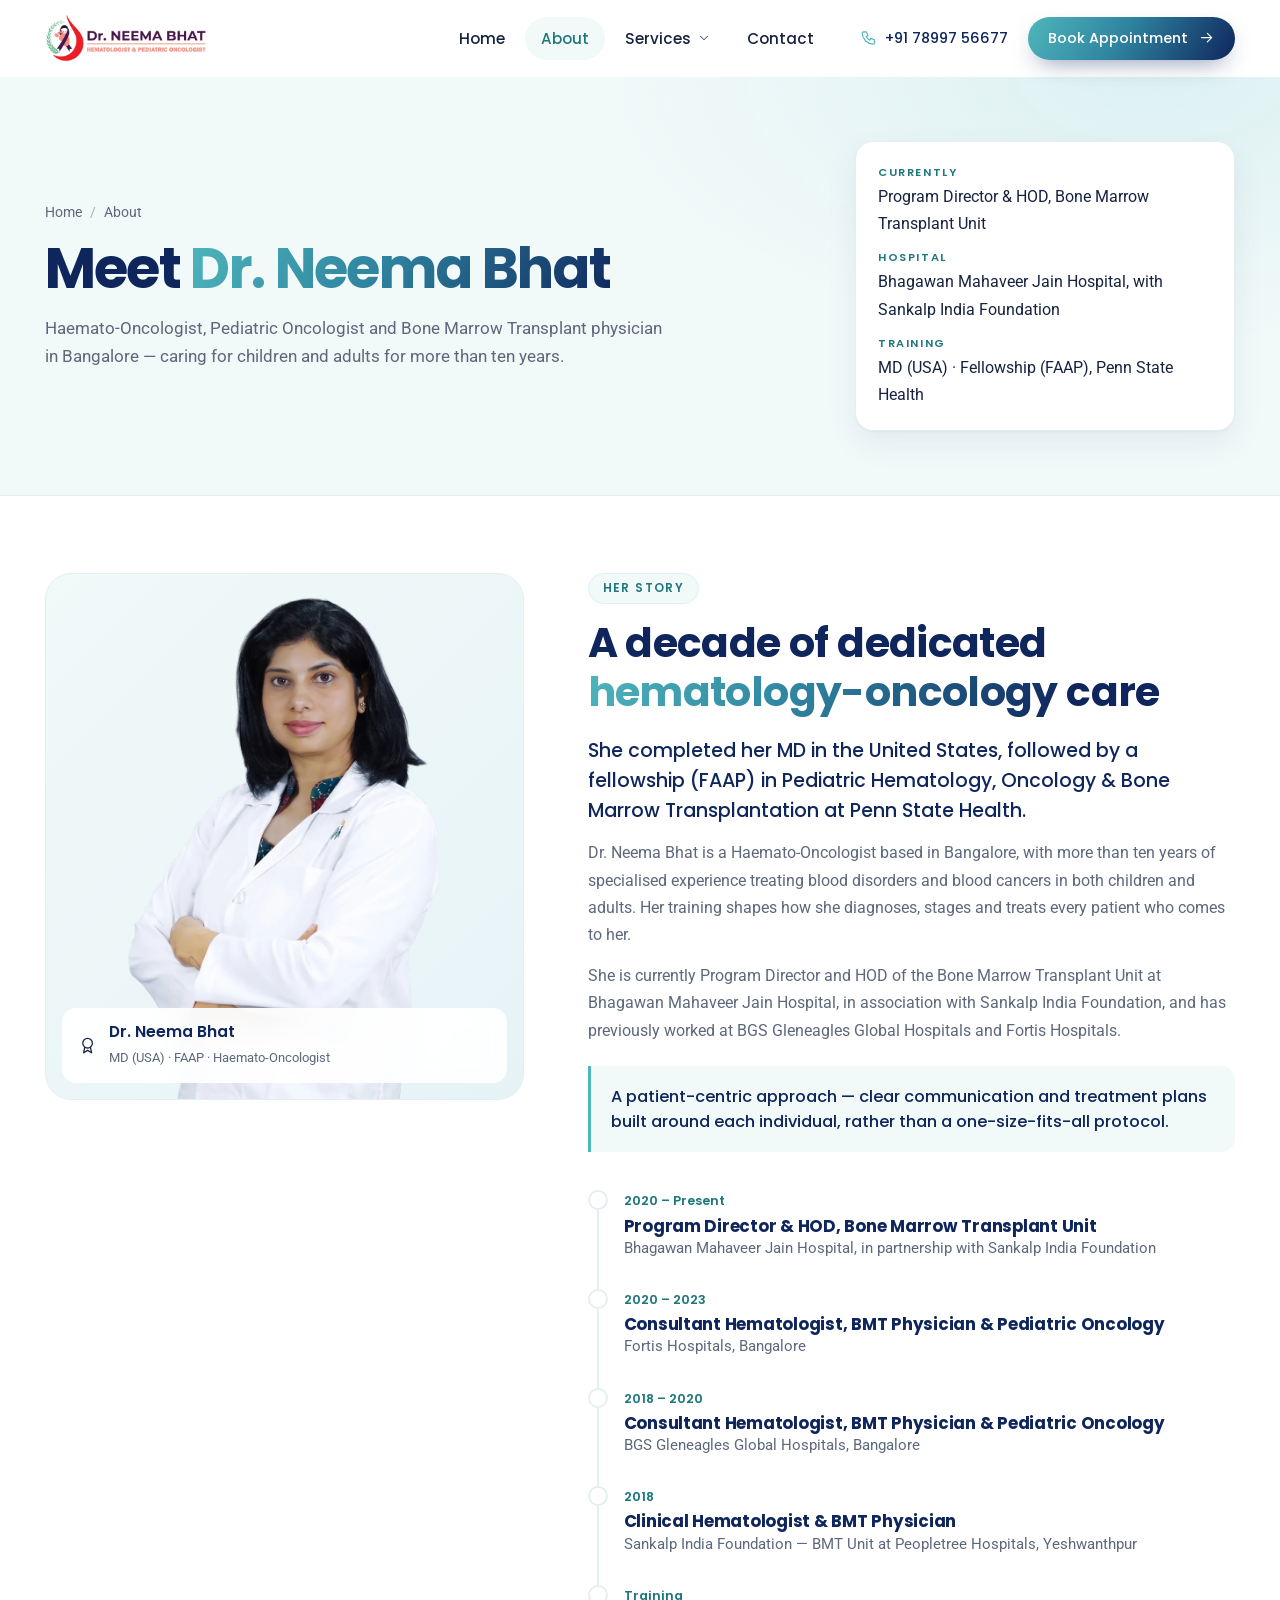
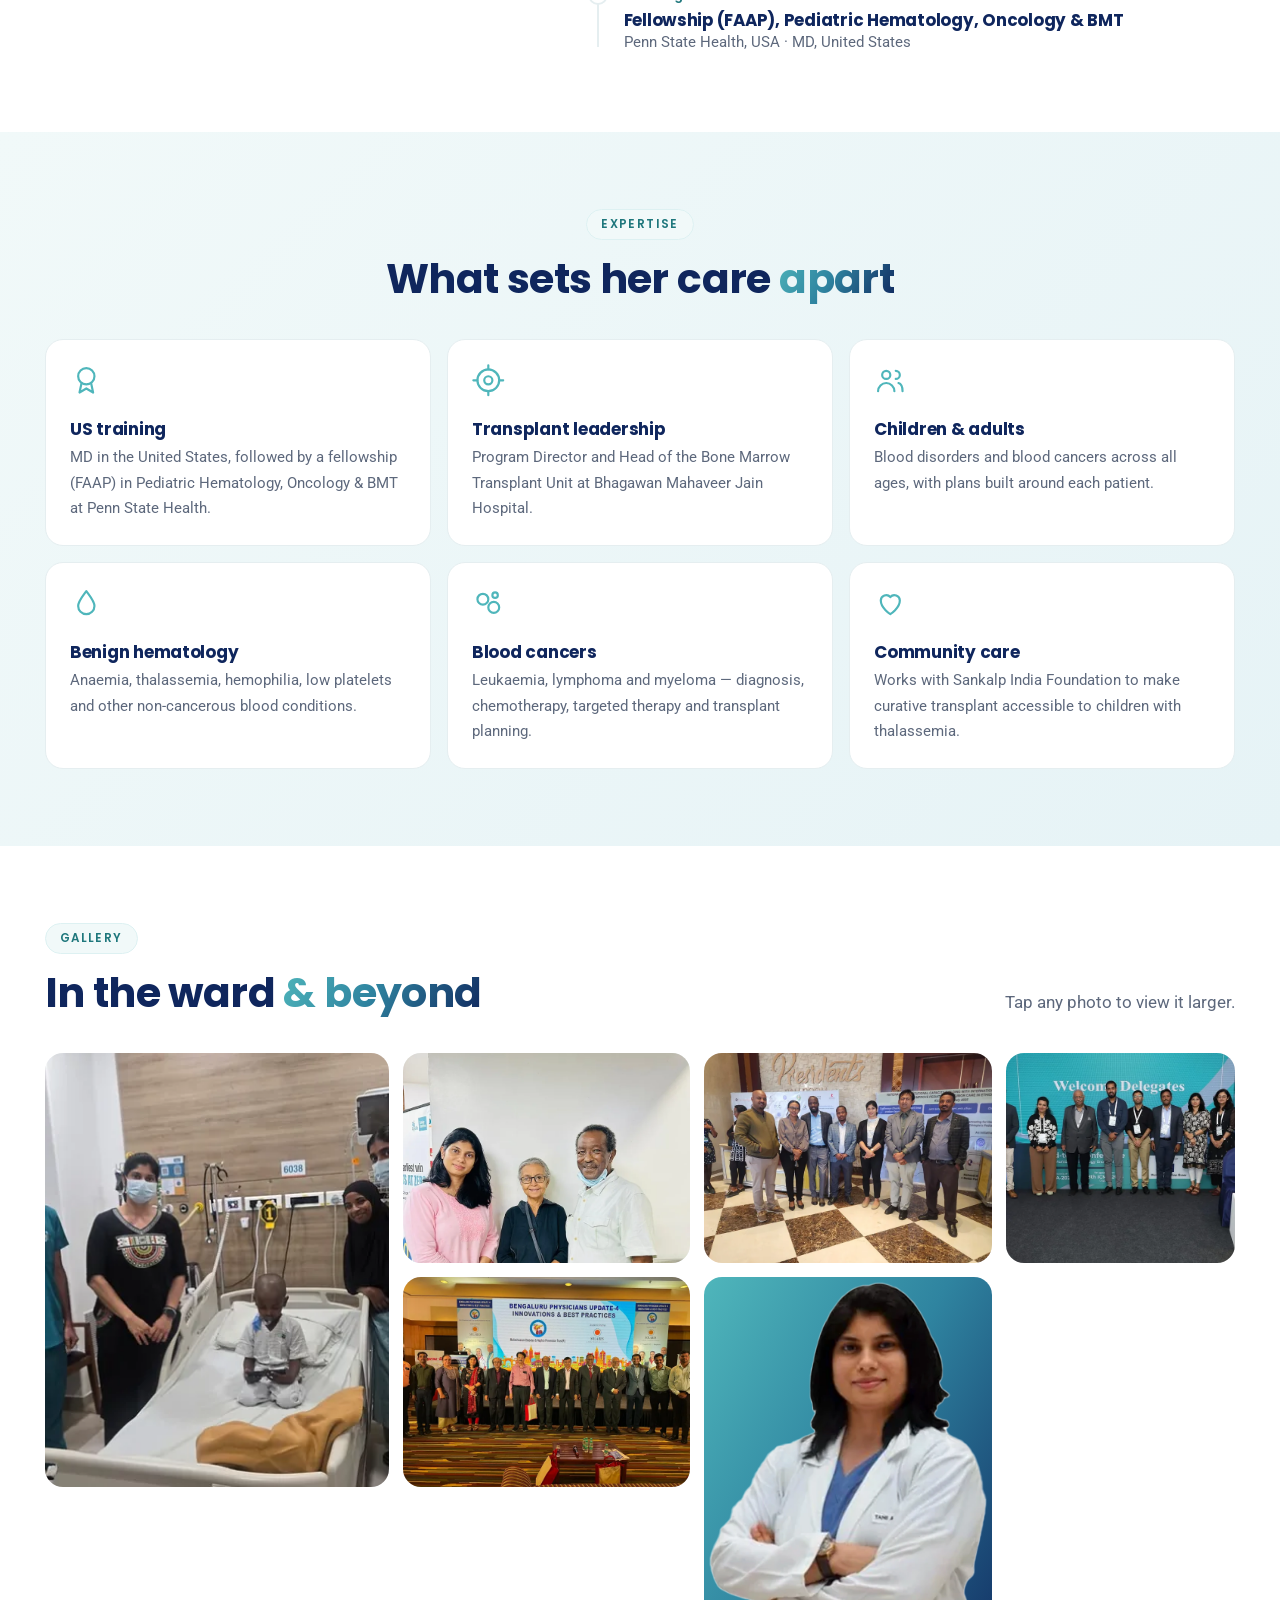
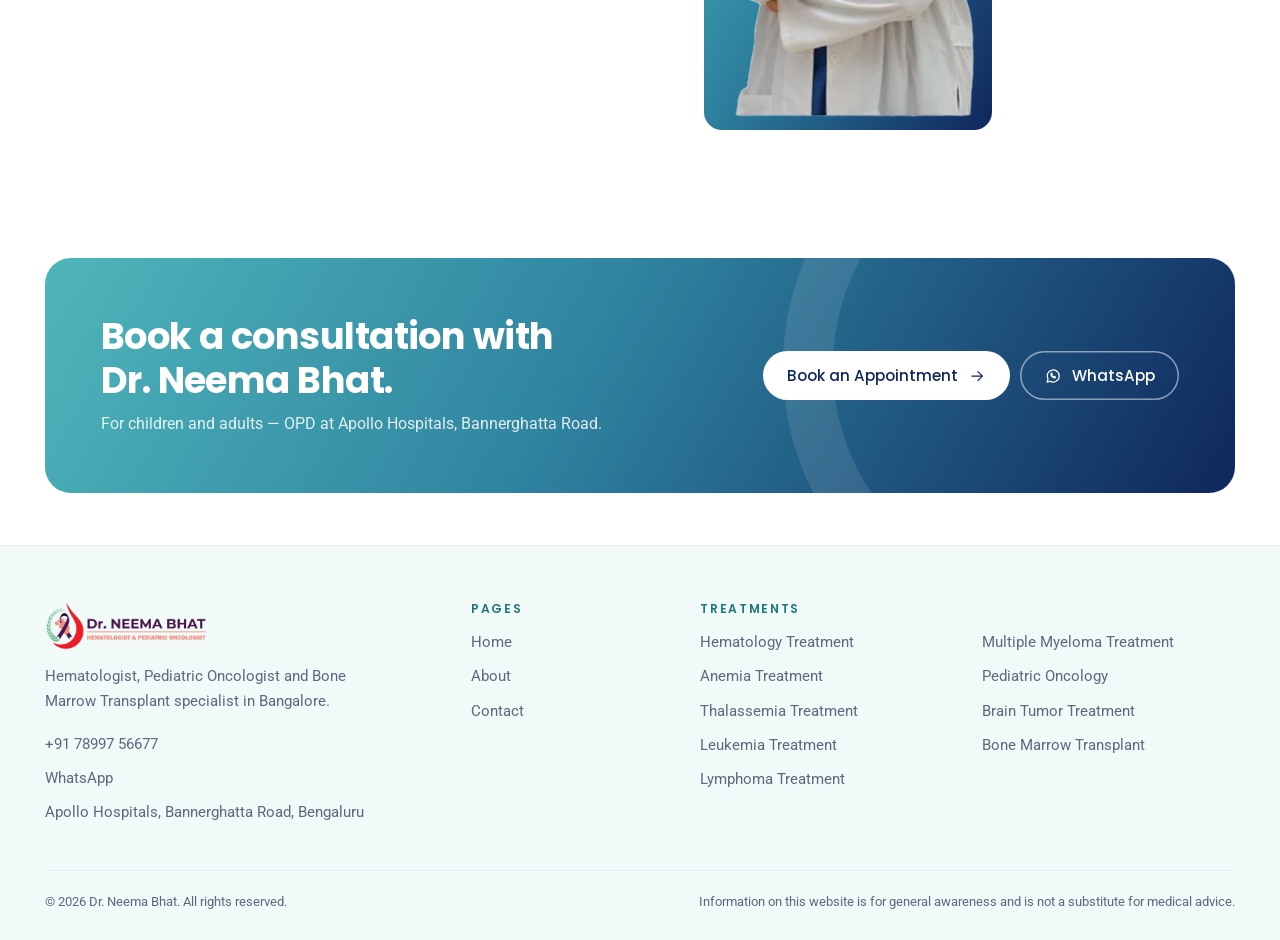
==== commit b197f660: "Add pediatric oncology and brain tumor pages, lymphoma page from new content, flat services menu - N" ====
--- a/about.html
+++ b/about.html
@@ -19,7 +19,7 @@
   <link rel="apple-touch-icon" href="assets/images/logo-mark.png">
   <link rel="preload" href="assets/fonts/poppins-latin-700-normal.woff2" as="font" type="font/woff2" crossorigin>
   <link rel="preload" href="assets/fonts/roboto-latin-400-normal.woff2" as="font" type="font/woff2" crossorigin>
-  <link rel="stylesheet" href="assets/css/styles.css?v=a0bdf7b9">
+  <link rel="stylesheet" href="assets/css/styles.css?v=03ee87f1">
   <script type="application/ld+json">
   {"@context":"https://schema.org","@type":"Physician","name":"Dr. Neema Bhat","description":"Hematologist, Pediatric Oncologist and Bone Marrow Transplant specialist in Bangalore.","url":"https://drneemabhat.com/","image":"https://drneemabhat.com/assets/images/portrait-scrubs.webp","telephone":"+91-78997-56677","medicalSpecialty":["Hematologic","Oncologic","Pediatric"],"alumniOf":{"@type":"Hospital","name":"Penn State Health"},
    "hospitalAffiliation":[{"@type":"Hospital","name":"Apollo Hospitals, Bannerghatta Road"},{"@type":"Hospital","name":"Apollo One & Apollo Cradle, Electronic City"},{"@type":"Hospital","name":"Bhagawan Mahaveer Jain Hospital"}],
@@ -74,9 +74,7 @@
           <li class="has-drop">
             <button type="button" aria-expanded="false" aria-controls="drop-services">Services<svg class="ic chev"><use href="#i-chev"/></svg></button>
             <div class="drop" id="drop-services">
-              <div class="drop__col"><h3>Hematology</h3><a class="drop__all" href="hematology-treatment.html">Hematology Treatment (overview)</a><a href="anemia-treatment.html">Anaemia Treatment</a><a href="thalassemia-treatment.html">Thalassemia Treatment</a><a href="index.html#svc-hemophilia">Hemophilia & Bleeding Disorders</a><a href="leukemia-treatment.html">Leukaemia (Blood Cancer)</a><a href="lymphoma-treatment.html">Lymphoma</a><a href="multiple-myeloma-treatment.html">Multiple Myeloma</a></div>
-              <div class="drop__col"><h3>Pediatric</h3><a href="index.html#svc-childhood-leukaemia">Childhood Leukaemia & Lymphoma</a><a href="index.html#svc-pediatric-tumours">Pediatric Solid Tumours</a><a href="index.html#svc-pediatric-blood">Pediatric Blood Disorders</a></div>
-              <a class="drop__feat" href="bone-marrow-transplant.html">Bone Marrow Transplant<svg class="ic"><use href="#i-go"/></svg></a>
+              <div class="drop__list"><a href="hematology-treatment.html">Hematology Treatment</a><a href="anemia-treatment.html">Anemia Treatment</a><a href="thalassemia-treatment.html">Thalassemia Treatment</a><a href="leukemia-treatment.html">Leukemia Treatment</a><a href="lymphoma-treatment.html">Lymphoma Treatment</a><a href="multiple-myeloma-treatment.html">Multiple Myeloma Treatment</a><a href="pediatric-oncology-treatment.html">Pediatric Oncology</a><a href="brain-tumor-treatment.html">Brain Tumor Treatment</a><a href="bone-marrow-transplant.html">Bone Marrow Transplant</a></div>
             </div>
           </li>
           <li><a href="contact.html">Contact</a></li>
@@ -101,7 +99,7 @@
         <li><a href="index.html">Home<svg class="ic"><use href="#i-go"/></svg></a></li>
         <li><a href="about.html" aria-current="page">About<svg class="ic"><use href="#i-go"/></svg></a></li>
         <li><button type="button" data-acc aria-expanded="false">Services<svg class="ic chev"><use href="#i-chev"/></svg></button>
-          <div class="sheet__sub"><div><small>Hematology</small><a href="hematology-treatment.html">Hematology Treatment (overview)</a><a href="anemia-treatment.html">Anaemia Treatment</a><a href="thalassemia-treatment.html">Thalassemia Treatment</a><a href="index.html#svc-hemophilia">Hemophilia & Bleeding Disorders</a><a href="leukemia-treatment.html">Leukaemia (Blood Cancer)</a><a href="lymphoma-treatment.html">Lymphoma</a><a href="multiple-myeloma-treatment.html">Multiple Myeloma</a><small>Pediatric</small><a href="index.html#svc-childhood-leukaemia">Childhood Leukaemia & Lymphoma</a><a href="index.html#svc-pediatric-tumours">Pediatric Solid Tumours</a><a href="index.html#svc-pediatric-blood">Pediatric Blood Disorders</a><small>Specialty</small><a href="bone-marrow-transplant.html">Bone Marrow Transplant</a></div></div></li>
+          <div class="sheet__sub"><div><a href="hematology-treatment.html">Hematology Treatment</a><a href="anemia-treatment.html">Anemia Treatment</a><a href="thalassemia-treatment.html">Thalassemia Treatment</a><a href="leukemia-treatment.html">Leukemia Treatment</a><a href="lymphoma-treatment.html">Lymphoma Treatment</a><a href="multiple-myeloma-treatment.html">Multiple Myeloma Treatment</a><a href="pediatric-oncology-treatment.html">Pediatric Oncology</a><a href="brain-tumor-treatment.html">Brain Tumor Treatment</a><a href="bone-marrow-transplant.html">Bone Marrow Transplant</a></div></div></li>
         <li><a href="contact.html">Contact<svg class="ic"><use href="#i-go"/></svg></a></li>
       </ul>
       <div class="sheet__actions">
@@ -201,9 +199,8 @@
             <li>Apollo Hospitals, Bannerghatta Road, Bengaluru</li>
           </ul>
         </div>
-        <div><h2>Pages</h2><ul><li><a href="index.html">Home</a></li><li><a href="about.html">About</a></li><li><a href="bone-marrow-transplant.html">Bone Marrow Transplant</a></li><li><a href="hematology-treatment.html">Hematology Treatment</a></li><li><a href="anemia-treatment.html">Anemia Treatment</a></li><li><a href="thalassemia-treatment.html">Thalassemia Treatment</a></li><li><a href="leukemia-treatment.html">Leukemia Treatment</a></li><li><a href="lymphoma-treatment.html">Lymphoma Treatment</a></li><li><a href="multiple-myeloma-treatment.html">Multiple Myeloma Treatment</a></li><li><a href="contact.html">Contact</a></li></ul></div>
-        <div><h2>Hematology</h2><ul><li><a href="anemia-treatment.html">Anaemia Treatment</a></li><li><a href="thalassemia-treatment.html">Thalassemia Treatment</a></li><li><a href="index.html#svc-hemophilia">Hemophilia & Bleeding Disorders</a></li><li><a href="leukemia-treatment.html">Leukaemia (Blood Cancer)</a></li><li><a href="lymphoma-treatment.html">Lymphoma</a></li><li><a href="multiple-myeloma-treatment.html">Multiple Myeloma</a></li></ul></div>
-        <div><h2>Pediatric</h2><ul><li><a href="index.html#svc-childhood-leukaemia">Childhood Leukaemia & Lymphoma</a></li><li><a href="index.html#svc-pediatric-tumours">Pediatric Solid Tumours</a></li><li><a href="index.html#svc-pediatric-blood">Pediatric Blood Disorders</a></li><li><a href="bone-marrow-transplant.html">Bone Marrow Transplant</a></li></ul></div>
+        <div><h2>Pages</h2><ul><li><a href="index.html">Home</a></li><li><a href="about.html">About</a></li><li><a href="contact.html">Contact</a></li></ul></div>
+        <div class="foot__wide"><h2>Treatments</h2><ul class="foot__cols"><li><a href="hematology-treatment.html">Hematology Treatment</a></li><li><a href="anemia-treatment.html">Anemia Treatment</a></li><li><a href="thalassemia-treatment.html">Thalassemia Treatment</a></li><li><a href="leukemia-treatment.html">Leukemia Treatment</a></li><li><a href="lymphoma-treatment.html">Lymphoma Treatment</a></li><li><a href="multiple-myeloma-treatment.html">Multiple Myeloma Treatment</a></li><li><a href="pediatric-oncology-treatment.html">Pediatric Oncology</a></li><li><a href="brain-tumor-treatment.html">Brain Tumor Treatment</a></li><li><a href="bone-marrow-transplant.html">Bone Marrow Transplant</a></li></ul></div>
       </div>
       <div class="foot__base"><p>© <span data-year>2026</span> Dr. Neema Bhat. All rights reserved.</p><p>Information on this website is for general awareness and is not a substitute for medical advice.</p></div>
     </div>
--- a/assets/css/styles.css
+++ b/assets/css/styles.css
@@ -953,8 +953,8 @@
 [data-page="service"] .cols2 > .box h3 { font-size: 1.2rem; }
 [data-page="service"] .cols2 > .box h3 .ic { width: 40px; height: 40px; padding: 9px; border-radius: 12px; background: var(--grad) border-box; color: #fff; }
 /* single info panel (overview side): soft tinted panel, no border */
-[data-page="service"] .split > .box, [data-page="service"] .wrap > .box { border: 0; background: var(--grad-soft); box-shadow: none; }
-[data-page="service"] .sec--tint .split > .box, [data-page="service"] .sec--tint .wrap > .box { background: #fff; }
+[data-page="service"] .split > .box, [data-page="service"] .wrap:not(.cols2) > .box { border: 0; background: var(--grad-soft); box-shadow: none; }
+[data-page="service"] .sec--tint .split > .box, [data-page="service"] .sec--tint .wrap:not(.cols2) > .box { background: #fff; }
 
 /* Treatment options: feature list with gradient icons */
 [data-page="service"] .cards3 { gap: 30px 34px; }
@@ -973,3 +973,22 @@
   [data-page="service"] .sym { gap: 18px; }
 }
 @media (max-width: 600px) { [data-page="service"] .sym { grid-template-columns: 1fr; } }
+
+/* FAQ: no text caret / selection when opening and closing */
+.qa summary, .faq summary { -webkit-user-select: none; user-select: none; caret-color: transparent; }
+.qa summary *, .faq summary * { cursor: pointer; }
+.qa summary:focus:not(:focus-visible) { outline: none; }
+
+/* Less space before the About-the-doctor section */
+.sec[aria-labelledby="why-title"] { padding-top: clamp(28px, 3vw, 44px); }
+
+/* ---------- Services menu: one flat list, no headings ---------- */
+.drop { width: 560px; display: block; padding: 12px; }
+.drop__list { display: grid; grid-template-columns: 1fr 1fr; gap: 2px 8px; }
+.sheet__sub a:first-child { margin-top: 6px; }
+/* footer: treatments in two columns */
+.foot__grid { grid-template-columns: 1.4fr .7fr 1.9fr; }
+.foot__cols { columns: 2; column-gap: 28px; }
+.foot__cols li { break-inside: avoid; }
+@media (max-width: 900px) { .foot__grid { grid-template-columns: 1fr 1fr; } .foot__wide { grid-column: 1 / -1; } }
+@media (max-width: 600px) { .foot__grid { grid-template-columns: 1fr; } }
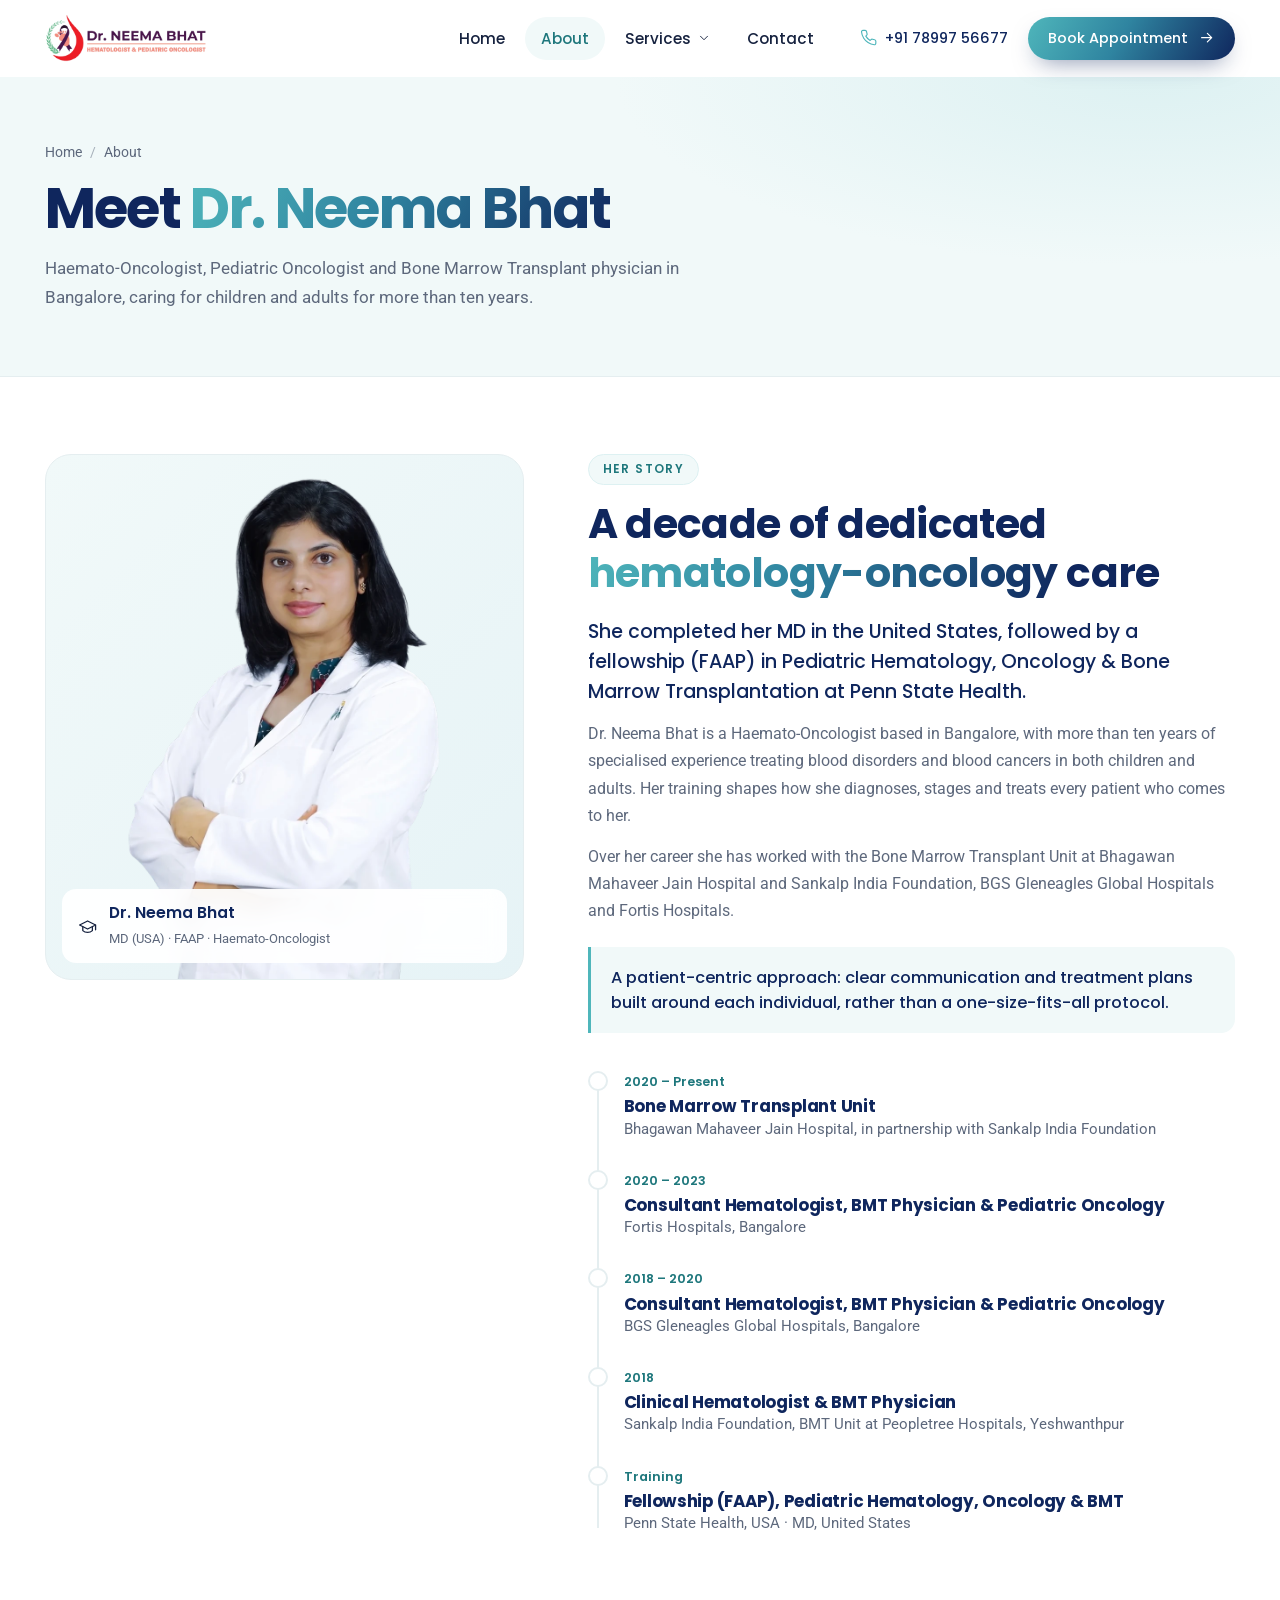
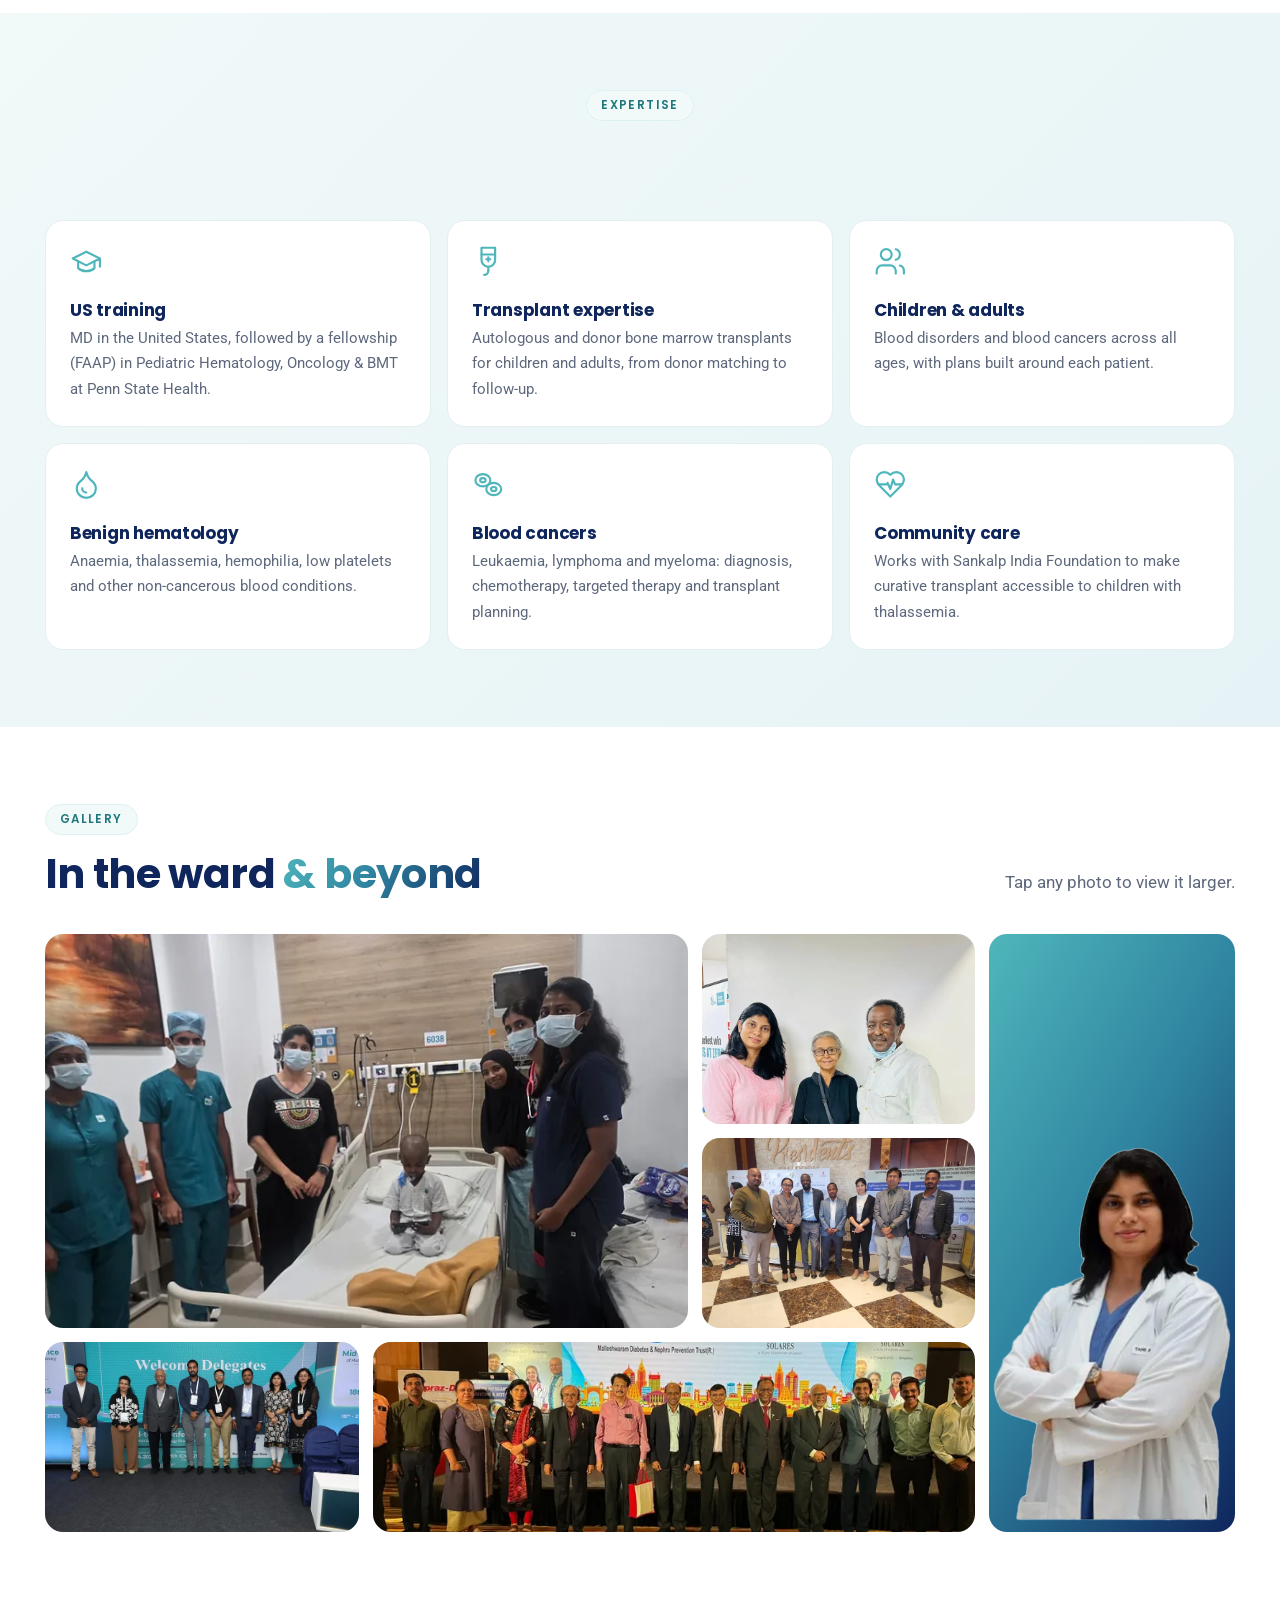
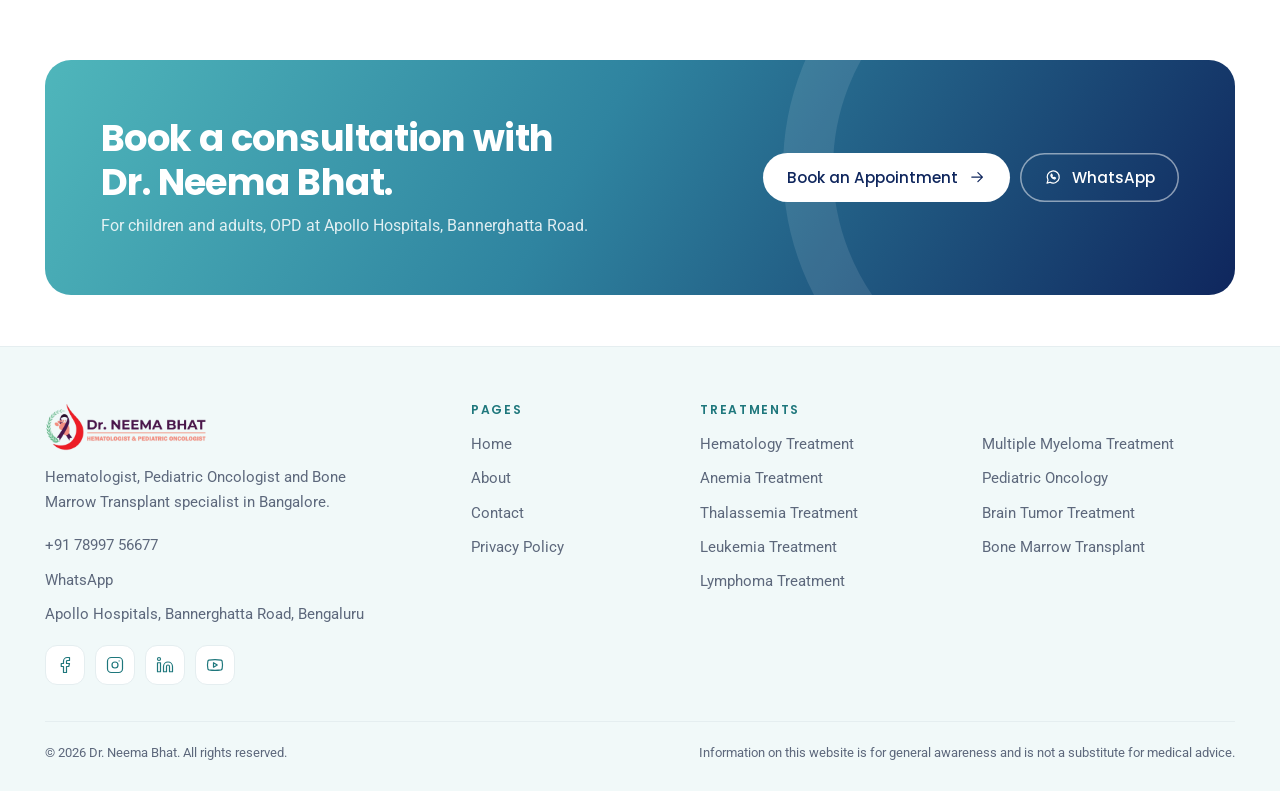
==== commit f2ce42fb: "Hostinger build, new pages, cleanup and content fixes - Hostinger copy (hostinger/): PHP pages with " ====
--- a/about.html
+++ b/about.html
@@ -4,7 +4,7 @@
   <meta charset="utf-8">
   <meta name="viewport" content="width=device-width, initial-scale=1, viewport-fit=cover">
   <title>About Dr. Neema Bhat | Hematologist &amp; Pediatric Oncologist, Bangalore</title>
-  <meta name="description" content="About Dr. Neema Bhat: US-trained Haemato-Oncologist, FAAP fellowship at Penn State Health, Program Director &amp; HOD of the Bone Marrow Transplant Unit at Bhagawan Mahaveer Jain Hospital, Bangalore.">
+  <meta name="description" content="About Dr. Neema Bhat: US-trained Haemato-Oncologist, FAAP fellowship at Penn State Health, Hematologist, Pediatric Oncologist and Bone Marrow Transplant specialist in Bangalore.">
   <meta name="theme-color" content="#ffffff">
   <meta name="apple-mobile-web-app-capable" content="yes">
   <meta name="apple-mobile-web-app-status-bar-style" content="default">
@@ -12,61 +12,75 @@
   <link rel="manifest" href="manifest.webmanifest">
   <meta property="og:type" content="website">
   <meta property="og:title" content="About Dr. Neema Bhat | Hematologist &amp; Pediatric Oncologist, Bangalore">
-  <meta property="og:description" content="About Dr. Neema Bhat: US-trained Haemato-Oncologist, FAAP fellowship at Penn State Health, Program Director &amp; HOD of the Bone Marrow Transplant Unit at Bhagawan Mahaveer Jain Hospital, Bangalore.">
+  <meta property="og:description" content="About Dr. Neema Bhat: US-trained Haemato-Oncologist, FAAP fellowship at Penn State Health, Hematologist, Pediatric Oncologist and Bone Marrow Transplant specialist in Bangalore.">
   <meta property="og:image" content="https://drneemabhat.com/assets/images/portrait-scrubs-720.webp">
   <script>document.documentElement.classList.add('js');</script>
   <link rel="icon" type="image/png" href="assets/images/logo-mark.png">
   <link rel="apple-touch-icon" href="assets/images/logo-mark.png">
   <link rel="preload" href="assets/fonts/poppins-latin-700-normal.woff2" as="font" type="font/woff2" crossorigin>
   <link rel="preload" href="assets/fonts/roboto-latin-400-normal.woff2" as="font" type="font/woff2" crossorigin>
-  <link rel="stylesheet" href="assets/css/styles.css?v=03ee87f1">
+  <link rel="stylesheet" href="assets/css/styles.css?v=c33e8bef">
   <script type="application/ld+json">
   {"@context":"https://schema.org","@type":"Physician","name":"Dr. Neema Bhat","description":"Hematologist, Pediatric Oncologist and Bone Marrow Transplant specialist in Bangalore.","url":"https://drneemabhat.com/","image":"https://drneemabhat.com/assets/images/portrait-scrubs.webp","telephone":"+91-78997-56677","medicalSpecialty":["Hematologic","Oncologic","Pediatric"],"alumniOf":{"@type":"Hospital","name":"Penn State Health"},
    "hospitalAffiliation":[{"@type":"Hospital","name":"Apollo Hospitals, Bannerghatta Road"},{"@type":"Hospital","name":"Apollo One & Apollo Cradle, Electronic City"},{"@type":"Hospital","name":"Bhagawan Mahaveer Jain Hospital"}],
-   "openingHoursSpecification":[{"@type":"OpeningHoursSpecification","dayOfWeek":["Monday","Tuesday","Wednesday","Thursday","Friday","Saturday"],"opens":"11:00","closes":"16:00","description":"OPD — Apollo Hospitals, Bannerghatta Road"},{"@type":"OpeningHoursSpecification","dayOfWeek":"Friday","opens":"14:00","closes":"16:00","description":"Apollo One & Apollo Cradle, Hosa Road, Electronic City"},{"@type":"OpeningHoursSpecification","dayOfWeek":["Monday","Tuesday","Wednesday","Thursday","Friday","Saturday"],"opens":"17:00","closes":"19:00","description":"Therapy Clinic"}],
+   "openingHoursSpecification":[{"@type":"OpeningHoursSpecification","dayOfWeek":["Monday","Tuesday","Wednesday","Thursday","Friday","Saturday"],"opens":"11:00","closes":"16:00","description":"OPD, Apollo Hospitals, Bannerghatta Road"},{"@type":"OpeningHoursSpecification","dayOfWeek":"Friday","opens":"14:00","closes":"16:00","description":"Apollo One & Apollo Cradle, Hosa Road, Electronic City"},{"@type":"OpeningHoursSpecification","dayOfWeek":["Monday","Tuesday","Wednesday","Thursday","Friday","Saturday"],"opens":"17:00","closes":"19:00","description":"Therapy Clinic"}],
    "address":{"@type":"PostalAddress","addressLocality":"Bengaluru","addressRegion":"Karnataka","addressCountry":"IN"},"areaServed":"Bangalore"}
   </script>
 </head>
 <body data-page="about">
 <svg width="0" height="0" style="position:absolute" aria-hidden="true"><defs>
-  <symbol id="i-phone" viewBox="0 0 24 24"><path d="M5 4h4l2 5-2.5 1.5a11 11 0 0 0 5 5L15 13l5 2v4a2 2 0 0 1-2 2A16 16 0 0 1 3 6a2 2 0 0 1 2-2"/></symbol>
+  <symbol id="i-phone" viewBox="0 0 24 24"><path d="M22 16.92v3a2 2 0 0 1-2.18 2 19.79 19.79 0 0 1-8.63-3.07 19.5 19.5 0 0 1-6-6 19.79 19.79 0 0 1-3.07-8.67A2 2 0 0 1 4.11 2h3a2 2 0 0 1 2 1.72c.13.96.36 1.9.7 2.81a2 2 0 0 1-.45 2.11L8.09 9.91a16 16 0 0 0 6 6l1.27-1.27a2 2 0 0 1 2.11-.45c.91.34 1.85.57 2.81.7A2 2 0 0 1 22 16.92z"/></symbol>
   <symbol id="i-wa" viewBox="0 0 24 24"><path d="M4 20l1.3-4A8 8 0 1 1 8 18.7L4 20z"/><path d="M9 9.5c.3 2 2.3 4.3 5 5l1.2-1.3-1.8-1-1 .8c-1-.4-1.8-1.2-2.2-2.2l.8-1-1-1.8L9 9.5z"/></symbol>
-  <symbol id="i-pin" viewBox="0 0 24 24"><path d="M12 21s-7-6.2-7-11.5A7 7 0 0 1 19 9.5C19 14.8 12 21 12 21z"/><circle cx="12" cy="9.5" r="2.5"/></symbol>
-  <symbol id="i-clock" viewBox="0 0 24 24"><circle cx="12" cy="12" r="9"/><path d="M12 7v5l3 2"/></symbol>
-  <symbol id="i-cal" viewBox="0 0 24 24"><rect x="3" y="5" width="18" height="16" rx="3"/><path d="M3 10h18M8 3v4M16 3v4"/></symbol>
+  <symbol id="i-pin" viewBox="0 0 24 24"><path d="M20 10c0 6-8 12-8 12s-8-6-8-12a8 8 0 0 1 16 0Z"/><circle cx="12" cy="10" r="3"/></symbol>
+  <symbol id="i-clock" viewBox="0 0 24 24"><circle cx="12" cy="12" r="10"/><path d="M12 6v6l4 2"/></symbol>
+  <symbol id="i-cal" viewBox="0 0 24 24"><rect x="3" y="4" width="18" height="18" rx="2"/><path d="M16 2v4M8 2v4M3 10h18M12 14v4M10 16h4"/></symbol>
   <symbol id="i-go" viewBox="0 0 24 24"><path d="M5 12h14M13 6l6 6-6 6"/></symbol>
   <symbol id="i-chev" viewBox="0 0 24 24"><path d="M6 9l6 6 6-6"/></symbol>
   <symbol id="i-menu" viewBox="0 0 24 24"><path d="M4 8h16M4 16h10"/></symbol>
   <symbol id="i-check" viewBox="0 0 24 24"><path d="M5 12.5l4.5 4.5L19 7.5"/></symbol>
-  <symbol id="i-drop" viewBox="0 0 24 24"><path d="M12 3c3 4.2 6 7.4 6 11a6 6 0 0 1-12 0c0-3.6 3-6.8 6-11z"/></symbol>
-  <symbol id="i-child" viewBox="0 0 24 24"><circle cx="12" cy="7" r="3.5"/><path d="M5 21c0-4 3-7 7-7s7 3 7 7"/></symbol>
-  <symbol id="i-adult" viewBox="0 0 24 24"><circle cx="12" cy="6.5" r="3"/><path d="M6 21v-5a6 6 0 0 1 12 0v5"/></symbol>
-  <symbol id="i-award" viewBox="0 0 24 24"><circle cx="12" cy="9" r="6"/><path d="M8.5 14l-1.5 7 5-3 5 3-1.5-7"/></symbol>
-  <symbol id="i-marrow" viewBox="0 0 24 24"><circle cx="12" cy="12" r="3"/><circle cx="12" cy="12" r="8"/><path d="M12 1v3M12 20v3M1 12h3M20 12h3"/></symbol>
-  <symbol id="i-hosp" viewBox="0 0 24 24"><path d="M4 21V7l8-4 8 4v14"/><path d="M9 21v-5h6v5M12 8v5M9.5 10.5h5"/></symbol>
-  <symbol id="i-cells" viewBox="0 0 24 24"><circle cx="8" cy="9" r="4"/><circle cx="16" cy="15" r="4"/><circle cx="17" cy="6" r="2"/></symbol>
-  <symbol id="i-shield" viewBox="0 0 24 24"><path d="M12 3l7 3v6c0 4.5-3 7.8-7 9-4-1.2-7-4.5-7-9V6l7-3z"/><path d="M9 12l2 2 4-4"/></symbol>
+  <symbol id="i-star" viewBox="0 0 24 24"><path d="M12 3l2.7 5.6 6.1.9-4.4 4.3 1 6.1L12 17l-5.4 2.9 1-6.1L3.2 9.5l6.1-.9z"/></symbol>
+  <symbol id="i-chat" viewBox="0 0 24 24"><path d="M21 15a2 2 0 0 1-2 2H7l-4 4V5a2 2 0 0 1 2-2h14a2 2 0 0 1 2 2z"/><path d="M8 9h8M8 13h5"/></symbol>
   <symbol id="i-sun" viewBox="0 0 24 24"><circle cx="12" cy="12" r="4"/><path d="M12 2v2M12 20v2M4.9 4.9l1.4 1.4M17.7 17.7l1.4 1.4M2 12h2M20 12h2M4.9 19.1l1.4-1.4M17.7 6.3l1.4-1.4"/></symbol>
-  <symbol id="i-moon" viewBox="0 0 24 24"><path d="M20 14.5A8 8 0 0 1 9.5 4 8 8 0 1 0 20 14.5z"/></symbol>
-  <symbol id="i-car" viewBox="0 0 24 24"><path d="M5 16l1.5-5h11L19 16"/><rect x="3" y="16" width="18" height="4" rx="1.5"/><path d="M6 11l1.5-4h9L18 11"/></symbol>
-  <symbol id="i-doc" viewBox="0 0 24 24"><rect x="5" y="3" width="14" height="18" rx="3"/><path d="M9 8h6M9 12h6M9 16h3"/></symbol>
-  <symbol id="i-thermo" viewBox="0 0 24 24"><path d="M10 14V5a2 2 0 0 1 4 0v9a4 4 0 1 1-4 0z"/><path d="M12 10v7"/></symbol>
-  <symbol id="i-bone" viewBox="0 0 24 24"><path d="M7 17l10-10M5.5 14.5a2.5 2.5 0 1 0 4 4M14.5 5.5a2.5 2.5 0 1 1 4 4M9.5 18.5a2.5 2.5 0 0 1-4 0M18.5 9.5a2.5 2.5 0 0 1 0-4"/></symbol>
-  <symbol id="i-scale" viewBox="0 0 24 24"><rect x="4" y="4" width="16" height="16" rx="4"/><path d="M9 10a3 3 0 0 1 6 0M12 10l1.5-2"/></symbol>
-  <symbol id="i-heart" viewBox="0 0 24 24"><path d="M12 20s-7-4.4-7-10a4 4 0 0 1 7-2.6A4 4 0 0 1 19 10c0 5.6-7 10-7 10z"/></symbol>
-  <symbol id="i-users" viewBox="0 0 24 24"><circle cx="9" cy="8" r="3"/><path d="M3 20c0-3.3 2.7-6 6-6s6 2.7 6 6"/><path d="M16 5a3 3 0 0 1 0 6M18 14c2 .6 3 2.8 3 6"/></symbol>
-  <symbol id="i-flask" viewBox="0 0 24 24"><path d="M9 3h6M10 3v6l-5 9a2 2 0 0 0 1.7 3h10.6a2 2 0 0 0 1.7-3l-5-9V3"/><path d="M7.5 15h9"/></symbol>
-  <symbol id="i-chat" viewBox="0 0 24 24"><path d="M4 5h16v11H9l-5 4z"/><path d="M8 9.5h8M8 12.5h5"/></symbol>
-  <symbol id="i-star" viewBox="0 0 24 24"><path d="M12 3l2.7 5.6 6.1.9-4.4 4.3 1 6.1L12 17l-5.4 2.9 1-6.1L3.2 9.5l6.1-.9z"/></symbol>
-  <symbol id="i-lungs" viewBox="0 0 24 24"><path d="M12 4v8M12 12c-1 0-2 1-2 2v5c0 1-1 2-3 2s-3-1-3-3v-4c0-3 2-7 4-7s2 2 2 3M12 12c1 0 2 1 2 2v5c0 1 1 2 3 2s3-1 3-3v-4c0-3-2-7-4-7s-2 2-2 3"/></symbol>
-  <symbol id="i-link" viewBox="0 0 24 24"><circle cx="7" cy="12" r="3.5"/><circle cx="17" cy="12" r="3.5"/><path d="M10.5 12h3"/></symbol>
+  <symbol id="i-moon" viewBox="0 0 24 24"><path d="M12 3a6 6 0 0 0 9 9 9 9 0 1 1-9-9Z"/></symbol>
+  <symbol id="i-users" viewBox="0 0 24 24"><path d="M16 21v-2a4 4 0 0 0-4-4H6a4 4 0 0 0-4 4v2"/><circle cx="9" cy="7" r="4"/><path d="M22 21v-2a4 4 0 0 0-3-3.87M16 3.13a4 4 0 0 1 0 7.75"/></symbol>
+  <symbol id="i-adult" viewBox="0 0 24 24"><path d="M19 21v-2a4 4 0 0 0-4-4H9a4 4 0 0 0-4 4v2"/><circle cx="12" cy="7" r="4"/></symbol>
+  <symbol id="i-drop" viewBox="0 0 24 24"><path d="M12 22a7 7 0 0 0 7-7c0-2-1-3.9-3-5.5s-3.5-4-4-6.5c-.5 2.5-2 4.9-4 6.5C6 11.1 5 13 5 15a7 7 0 0 0 7 7z"/><path d="M9 15a3 3 0 0 0 3 3"/></symbol>
+  <symbol id="i-child" viewBox="0 0 24 24"><path d="M9 12h.01M15 12h.01"/><path d="M10 16c.5.3 1.2.5 2 .5s1.5-.2 2-.5"/><path d="M19 6.3a9 9 0 0 1 1.8 3.9 2 2 0 0 1 0 3.6 9 9 0 0 1-17.6 0 2 2 0 0 1 0-3.6A9 9 0 0 1 12 3c2 0 3.5 1.1 3.5 2.5s-.9 2.5-2 2.5c-.8 0-1.5-.4-1.5-1"/></symbol>
+  <symbol id="i-award" viewBox="0 0 24 24"><path d="M22 10v6M2 10l10-5 10 5-10 5z"/><path d="M6 12v5c3 3 9 3 12 0v-5"/></symbol>
+  <symbol id="i-stetho" viewBox="0 0 24 24"><path d="M11 2v2M5 2v2"/><path d="M5 3H4a2 2 0 0 0-2 2v4a6 6 0 0 0 12 0V5a2 2 0 0 0-2-2h-1"/><path d="M8 15a6 6 0 0 0 12 0v-3"/><circle cx="20" cy="10" r="2"/></symbol>
+  <symbol id="i-micro" viewBox="0 0 24 24"><path d="M6 18h8M3 22h18"/><path d="M14 22a7 7 0 1 0 0-14h-1"/><path d="M9 14h2"/><path d="M9 12a2 2 0 0 1-2-2V6h6v4a2 2 0 0 1-2 2Z"/><path d="M12 6V3a1 1 0 0 0-1-1H9a1 1 0 0 0-1 1v3"/></symbol>
+  <symbol id="i-syringe" viewBox="0 0 24 24"><path d="m18 2 4 4M17 7l3-3"/><path d="M19 9 8.7 19.3c-1 1-2.5 1-3.4 0l-.6-.6c-1-1-1-2.5 0-3.4L15 5"/><path d="m9 11 4 4M5 19l-3 3M14 4l6 6"/></symbol>
+  <symbol id="i-pill" viewBox="0 0 24 24"><path d="m10.5 20.5 10-10a4.95 4.95 0 1 0-7-7l-10 10a4.95 4.95 0 1 0 7 7Z"/><path d="m8.5 8.5 7 7"/></symbol>
+  <symbol id="i-flask" viewBox="0 0 24 24"><path d="M14.5 2v17.5a2.5 2.5 0 0 1-5 0V2"/><path d="M8.5 2h7M14.5 16h-5"/></symbol>
+  <symbol id="i-link" viewBox="0 0 24 24"><path d="M2 15c6.67-6 13.33 0 20-6"/><path d="M9 22c1.8-2 2.52-4 2.8-6M15 2c-1.8 2-2.52 4-2.8 6"/><path d="m17 6-2.9-2.9M7 18l2.9 2.9M16.5 10.5l1 1M6.5 12.5l1 1M10 16l1.5 1.5M14 8l-1.5-1.5M20 9l.9.9M3.1 14.1 4 15"/></symbol>
+  <symbol id="i-brain" viewBox="0 0 24 24"><path d="M12 5a3 3 0 1 0-6 .13 4 4 0 0 0-2.52 5.77 4 4 0 0 0 .55 6.59A4 4 0 1 0 12 18Z"/><path d="M12 5a3 3 0 1 1 6 .13 4 4 0 0 1 2.52 5.77 4 4 0 0 1-.55 6.59A4 4 0 1 1 12 18Z"/><path d="M15 13a4.5 4.5 0 0 1-3-4 4.5 4.5 0 0 1-3 4"/></symbol>
+  <symbol id="i-bone" viewBox="0 0 24 24"><path d="M17 10c.7-.7 1.69 0 2.5 0a2.5 2.5 0 1 0 0-5 .5.5 0 0 1-.5-.5 2.5 2.5 0 1 0-5 0c0 .81.7 1.8 0 2.5l-7 7c-.7.7-1.69 0-2.5 0a2.5 2.5 0 0 0 0 5c.28 0 .5.22.5.5a2.5 2.5 0 1 0 5 0c0-.81-.7-1.8 0-2.5Z"/></symbol>
+  <symbol id="i-heart" viewBox="0 0 24 24"><path d="M19 14c1.49-1.46 3-3.21 3-5.5A5.5 5.5 0 0 0 16.5 3c-1.76 0-3 .5-4.5 2-1.5-1.5-2.74-2-4.5-2A5.5 5.5 0 0 0 2 8.5c0 2.3 1.5 4.05 3 5.5l7 7Z"/><path d="M3.22 12H9.5l.5-1 2 4.5 2-7 1.5 3.5h5.27"/></symbol>
+  <symbol id="i-thermo" viewBox="0 0 24 24"><path d="M14 4v10.54a4 4 0 1 1-4 0V4a2 2 0 0 1 4 0Z"/><path d="M12 9v8"/></symbol>
+  <symbol id="i-shield" viewBox="0 0 24 24"><path d="M20 13c0 5-3.5 7.5-7.66 8.95a1 1 0 0 1-.67-.01C7.5 20.5 4 18 4 13V6a1 1 0 0 1 1-1c2 0 4.5-1.2 6.24-2.72a1.17 1.17 0 0 1 1.52 0C14.51 3.81 17 5 19 5a1 1 0 0 1 1 1z"/><path d="M9 12h6M12 9v6"/></symbol>
+  <symbol id="i-doc" viewBox="0 0 24 24"><rect x="8" y="2" width="8" height="4" rx="1"/><path d="M16 4h2a2 2 0 0 1 2 2v14a2 2 0 0 1-2 2H6a2 2 0 0 1-2-2V6a2 2 0 0 1 2-2h2"/><path d="M9 14h6M12 11v6"/></symbol>
+  <symbol id="i-hosp" viewBox="0 0 24 24"><path d="M12 6v4M14 8h-4M14 14h-4M14 18h-4"/><path d="M18 12h2a2 2 0 0 1 2 2v6a2 2 0 0 1-2 2H4a2 2 0 0 1-2-2v-9a2 2 0 0 1 2-2h2"/><path d="M18 22V4a2 2 0 0 0-2-2H8a2 2 0 0 0-2 2v18"/></symbol>
+  <symbol id="i-scale" viewBox="0 0 24 24"><circle cx="12" cy="5" r="3"/><path d="M6.5 8a2 2 0 0 0-1.9 1.46L2.1 18.5A2 2 0 0 0 4 21h16a2 2 0 0 0 1.93-2.54L19.4 9.5A2 2 0 0 0 17.48 8Z"/></symbol>
+  <symbol id="i-cells" viewBox="0 0 24 24"><ellipse cx="8" cy="9" rx="5.5" ry="4.5"/><ellipse cx="8" cy="9" rx="2" ry="1.5"/><ellipse cx="16" cy="15.5" rx="5.5" ry="4.5"/><ellipse cx="16" cy="15.5" rx="2" ry="1.5"/></symbol>
+  <symbol id="i-marrow" viewBox="0 0 24 24"><path d="M7 2h10v9a5 5 0 0 1-10 0z"/><path d="M7 7h10M12 16v3"/><path d="M12 19a3 3 0 0 1-3 3"/><path d="M10.5 10.5h3M12 9v3"/></symbol>
+  <symbol id="i-lungs" viewBox="0 0 24 24"><path d="M12 4v8"/><path d="M12 12c-1 0-2 1-2 2v5c0 1-1 2-3 2s-3-1-3-3v-4c0-3 2-7 4-7s2 2 2 3"/><path d="M12 12c1 0 2 1 2 2v5c0 1 1 2 3 2s3-1 3-3v-4c0-3-2-7-4-7s-2 2-2 3"/></symbol>
+  <symbol id="i-ribbon" viewBox="0 0 24 24"><path d="M12 2.5c-2.2 0-4 1.8-4 4 0 2.4 1.9 4.6 4 7.3 2.1-2.7 4-4.9 4-7.3 0-2.2-1.8-4-4-4Z"/><path d="M10 11.6 5 20.5l3.2.4 1.6 2.6L14 14.6"/><path d="M14 11.6l5 8.9-3.2.4-1.6 2.6-2.4-4.3"/></symbol>
+  <symbol id="i-radiation" viewBox="0 0 24 24"><circle cx="12" cy="12" r="1.5"/><path d="M7.5 4.2C5 5.6 3.3 8.2 3 11h5a4 4 0 0 1 2-3.4z"/><path d="M16.5 4.2C19 5.6 20.7 8.2 21 11h-5a4 4 0 0 0-2-3.4z"/><path d="M7.5 19.8c2.8 1.6 6.2 1.6 9 0L14 15.5a4 4 0 0 1-4 0z"/></symbol>
+  <symbol id="i-apple" viewBox="0 0 24 24"><path d="M12 20.94c1.5 0 2.75 1.06 4 1.06 3 0 6-8 6-12.22A4.91 4.91 0 0 0 17 5c-2.22 0-4 1.44-5 2-1-.56-2.78-2-5-2a4.9 4.9 0 0 0-5 4.78C2 14 5 22 8 22c1.25 0 2.5-1.06 4-1.06Z"/><path d="M10 2c1 .5 2 2 2 5"/></symbol>
+  <symbol id="i-eye" viewBox="0 0 24 24"><path d="M2.06 12.35a1 1 0 0 1 0-.7 10.75 10.75 0 0 1 19.88 0 1 1 0 0 1 0 .7 10.75 10.75 0 0 1-19.88 0"/><circle cx="12" cy="12" r="3"/></symbol>
+  <symbol id="i-bed" viewBox="0 0 24 24"><path d="M2 4v16M2 8h18a2 2 0 0 1 2 2v10M2 17h20M6 8v9"/></symbol>
+  <symbol id="i-activity" viewBox="0 0 24 24"><path d="M22 12h-4l-3 9L9 3l-3 9H2"/></symbol>
+  <symbol id="i-fb" viewBox="0 0 24 24"><path d="M18 2h-3a5 5 0 0 0-5 5v3H7v4h3v8h4v-8h3l1-4h-4V7a1 1 0 0 1 1-1h3z"/></symbol>
+  <symbol id="i-ig" viewBox="0 0 24 24"><rect x="2" y="2" width="20" height="20" rx="5"/><circle cx="12" cy="12" r="4"/><path d="M17.5 6.5h.01"/></symbol>
+  <symbol id="i-in" viewBox="0 0 24 24"><path d="M16 8a6 6 0 0 1 6 6v7h-4v-7a2 2 0 0 0-4 0v7h-4v-7a6 6 0 0 1 6-6z"/><rect x="2" y="9" width="4" height="12"/><circle cx="4" cy="4" r="2"/></symbol>
+  <symbol id="i-yt" viewBox="0 0 24 24"><path d="M2.5 17a24.12 24.12 0 0 1 0-10 2 2 0 0 1 1.4-1.4 49.56 49.56 0 0 1 16.2 0A2 2 0 0 1 21.5 7a24.12 24.12 0 0 1 0 10 2 2 0 0 1-1.4 1.4 49.55 49.55 0 0 1-16.2 0A2 2 0 0 1 2.5 17"/><path d="m10 15 5-3-5-3z"/></symbol>
 </defs></svg>
   <a class="skip" href="#main">Skip to main content</a>
   <div class="curtain" aria-hidden="true"><img src="assets/images/logo-mark.png" alt=""></div>
 
   <header class="bar">
     <div class="wrap bar__in">
-      <a class="brand" href="index.html" aria-label="Dr. Neema Bhat — home"><img src="assets/images/logo.png" alt="Dr. Neema Bhat, Hematologist and Pediatric Oncologist" width="928" height="275"></a>
+      <a class="brand" href="index.html" aria-label="Dr. Neema Bhat, home"><img src="assets/images/logo.png" alt="Dr. Neema Bhat, Hematologist and Pediatric Oncologist" width="928" height="275"></a>
       <nav class="primary" aria-label="Primary">
         <ul class="menu">
           <li><a href="index.html">Home</a></li>
@@ -115,14 +129,7 @@
         <div>
           <ol class="crumbs"><li><a href="index.html">Home</a></li><li>About</li></ol>
           <h1 id="ab-title" data-fx="wipe">Meet <span class="grad-text">Dr. Neema Bhat</span></h1>
-          <p class="phero__sub" data-fx="fade" style="--d:.15s">Haemato-Oncologist, Pediatric Oncologist and Bone Marrow Transplant physician in Bangalore — caring for children and adults for more than ten years.</p>
-        </div>
-        <div class="phero__card" data-fx="fade" style="--d:.2s">
-          <dl>
-            <div><dt>Currently</dt><dd>Program Director &amp; HOD, Bone Marrow Transplant Unit</dd></div>
-            <div><dt>Hospital</dt><dd>Bhagawan Mahaveer Jain Hospital, with Sankalp India Foundation</dd></div>
-            <div><dt>Training</dt><dd>MD (USA) · Fellowship (FAAP), Penn State Health</dd></div>
-          </dl>
+          <p class="phero__sub" data-fx="fade" style="--d:.15s">Haemato-Oncologist, Pediatric Oncologist and Bone Marrow Transplant physician in Bangalore, caring for children and adults for more than ten years.</p>
         </div>
       </div>
     </section>
@@ -139,15 +146,15 @@
           <div class="prose" style="margin-top:20px">
             <p class="big" data-fx="fade">She completed her MD in the United States, followed by a fellowship (FAAP) in Pediatric Hematology, Oncology &amp; Bone Marrow Transplantation at Penn State Health.</p>
             <p data-fx="fade">Dr. Neema Bhat is a Haemato-Oncologist based in Bangalore, with more than ten years of specialised experience treating blood disorders and blood cancers in both children and adults. Her training shapes how she diagnoses, stages and treats every patient who comes to her.</p>
-            <p data-fx="fade">She is currently Program Director and HOD of the Bone Marrow Transplant Unit at Bhagawan Mahaveer Jain Hospital, in association with Sankalp India Foundation, and has previously worked at BGS Gleneagles Global Hospitals and Fortis Hospitals.</p>
+            <p data-fx="fade">Over her career she has worked with the Bone Marrow Transplant Unit at Bhagawan Mahaveer Jain Hospital and Sankalp India Foundation, BGS Gleneagles Global Hospitals and Fortis Hospitals.</p>
           </div>
-          <p class="quote" data-fx="fade">A patient-centric approach — clear communication and treatment plans built around each individual, rather than a one-size-fits-all protocol.</p>
+          <p class="quote" data-fx="fade">A patient-centric approach: clear communication and treatment plans built around each individual, rather than a one-size-fits-all protocol.</p>
           <div class="path" data-path>
             <div class="path__line"><i></i></div>
-            <div class="step"><time>2020 – Present</time><h3>Program Director &amp; HOD, Bone Marrow Transplant Unit</h3><p>Bhagawan Mahaveer Jain Hospital, in partnership with Sankalp India Foundation</p></div>
+            <div class="step"><time>2020 – Present</time><h3>Bone Marrow Transplant Unit</h3><p>Bhagawan Mahaveer Jain Hospital, in partnership with Sankalp India Foundation</p></div>
             <div class="step"><time>2020 – 2023</time><h3>Consultant Hematologist, BMT Physician &amp; Pediatric Oncology</h3><p>Fortis Hospitals, Bangalore</p></div>
             <div class="step"><time>2018 – 2020</time><h3>Consultant Hematologist, BMT Physician &amp; Pediatric Oncology</h3><p>BGS Gleneagles Global Hospitals, Bangalore</p></div>
-            <div class="step"><time>2018</time><h3>Clinical Hematologist &amp; BMT Physician</h3><p>Sankalp India Foundation — BMT Unit at Peopletree Hospitals, Yeshwanthpur</p></div>
+            <div class="step"><time>2018</time><h3>Clinical Hematologist &amp; BMT Physician</h3><p>Sankalp India Foundation, BMT Unit at Peopletree Hospitals, Yeshwanthpur</p></div>
             <div class="step"><time>Training</time><h3>Fellowship (FAAP), Pediatric Hematology, Oncology &amp; BMT</h3><p>Penn State Health, USA · MD, United States</p></div>
           </div>
         </div>
@@ -160,7 +167,7 @@
           <div><p class="tag" data-fx="wipe-x">Expertise</p><h2 class="title" data-fx="wipe">What sets her care <span class="grad-text">apart</span></h2></div>
           
         </div>
-        <div class="cards3"><div class="card" data-fx="fade" style="--d:0.00s"><svg class="ic"><use href="#i-award"/></svg><h3>US training</h3><p>MD in the United States, followed by a fellowship (FAAP) in Pediatric Hematology, Oncology &amp; BMT at Penn State Health.</p></div><div class="card" data-fx="fade" style="--d:0.08s"><svg class="ic"><use href="#i-marrow"/></svg><h3>Transplant leadership</h3><p>Program Director and Head of the Bone Marrow Transplant Unit at Bhagawan Mahaveer Jain Hospital.</p></div><div class="card" data-fx="fade" style="--d:0.16s"><svg class="ic"><use href="#i-users"/></svg><h3>Children &amp; adults</h3><p>Blood disorders and blood cancers across all ages, with plans built around each patient.</p></div><div class="card" data-fx="fade" style="--d:0.00s"><svg class="ic"><use href="#i-drop"/></svg><h3>Benign hematology</h3><p>Anaemia, thalassemia, hemophilia, low platelets and other non-cancerous blood conditions.</p></div><div class="card" data-fx="fade" style="--d:0.08s"><svg class="ic"><use href="#i-cells"/></svg><h3>Blood cancers</h3><p>Leukaemia, lymphoma and myeloma — diagnosis, chemotherapy, targeted therapy and transplant planning.</p></div><div class="card" data-fx="fade" style="--d:0.16s"><svg class="ic"><use href="#i-heart"/></svg><h3>Community care</h3><p>Works with Sankalp India Foundation to make curative transplant accessible to children with thalassemia.</p></div></div>
+        <div class="cards3"><div class="card" data-fx="fade" style="--d:0.00s"><svg class="ic"><use href="#i-award"/></svg><h3>US training</h3><p>MD in the United States, followed by a fellowship (FAAP) in Pediatric Hematology, Oncology &amp; BMT at Penn State Health.</p></div><div class="card" data-fx="fade" style="--d:0.08s"><svg class="ic"><use href="#i-marrow"/></svg><h3>Transplant expertise</h3><p>Autologous and donor bone marrow transplants for children and adults, from donor matching to follow-up.</p></div><div class="card" data-fx="fade" style="--d:0.16s"><svg class="ic"><use href="#i-users"/></svg><h3>Children &amp; adults</h3><p>Blood disorders and blood cancers across all ages, with plans built around each patient.</p></div><div class="card" data-fx="fade" style="--d:0.00s"><svg class="ic"><use href="#i-drop"/></svg><h3>Benign hematology</h3><p>Anaemia, thalassemia, hemophilia, low platelets and other non-cancerous blood conditions.</p></div><div class="card" data-fx="fade" style="--d:0.08s"><svg class="ic"><use href="#i-cells"/></svg><h3>Blood cancers</h3><p>Leukaemia, lymphoma and myeloma: diagnosis, chemotherapy, targeted therapy and transplant planning.</p></div><div class="card" data-fx="fade" style="--d:0.16s"><svg class="ic"><use href="#i-heart"/></svg><h3>Community care</h3><p>Works with Sankalp India Foundation to make curative transplant accessible to children with thalassemia.</p></div></div>
       </div>
     </section>
 
@@ -170,14 +177,14 @@
           <div><p class="tag" data-fx="wipe-x">Gallery</p><h2 class="title" data-fx="wipe">In the ward <span class="grad-text">&amp; beyond</span></h2></div>
           <p class="lead" data-fx="fade">Tap any photo to view it larger.</p>
         </div>
-        <div class="collage"><button type="button" class="" data-full="assets/images/gallery/young-patient-care-team.webp" data-cap="With a young patient and the care team" data-fx="iris" style="--d:0.00s"><img src="assets/images/gallery/young-patient-care-team-760.webp" alt="Dr. Neema Bhat with the nursing and care team beside a young patient in a hospital room" loading="lazy"></button><button type="button" class="" data-full="assets/images/gallery/with-patients.webp" data-cap="With patients after a follow-up visit" data-fx="iris" style="--d:0.06s"><img src="assets/images/gallery/with-patients-760.webp" alt="Dr. Neema Bhat standing with two smiling patients at the hospital" loading="lazy" style="object-position:50% 25%"></button><button type="button" class="" data-full="assets/images/gallery/pediatric-tumour-care-ethiopia.webp" data-cap="Pediatric tumour care programme, Ethiopia · 2025" data-fx="iris" style="--d:0.12s"><img src="assets/images/gallery/pediatric-tumour-care-ethiopia-760.webp" alt="Dr. Neema Bhat with doctors at a programme to improve pediatric tumour care in Ethiopia" loading="lazy"></button><button type="button" class="" data-full="assets/images/gallery/conference-mumbai-hematology-group.webp" data-cap="Mumbai Hematology Group mid-term conference · 2025" data-fx="iris" style="--d:0.18s"><img src="assets/images/gallery/conference-mumbai-hematology-group-760.webp" alt="Dr. Neema Bhat with fellow delegates at the Mumbai Hematology Group mid-term conference" loading="lazy"></button><button type="button" class="" data-full="assets/images/gallery/conference-bengaluru-physicians-update.webp" data-cap="Bengaluru Physicians Update-4 · August 2025" data-fx="iris" style="--d:0.24s"><img src="assets/images/gallery/conference-bengaluru-physicians-update-760.webp" alt="Dr. Neema Bhat with speakers at Bengaluru Physicians Update-4" loading="lazy"></button><button type="button" class="portrait-tile" data-full="assets/images/portrait-classic.webp" data-cap="Dr. Neema Bhat" data-fx="iris" style="--d:0.30s"><img src="assets/images/portrait-classic-720.webp" alt="Dr. Neema Bhat in a white coat" loading="lazy"></button></div>
+        <div class="collage"><button type="button" class="ct ct--a" data-full="assets/images/gallery/young-patient-care-team.webp" data-cap="With a young patient and the care team" data-fx="fade" style="--d:0.00s"><img src="assets/images/gallery/young-patient-care-team-760.webp" alt="Dr. Neema Bhat with the nursing and care team beside a young patient in a hospital room" loading="lazy"><span class="ct__cap">With a young patient and the care team</span></button><button type="button" class="ct ct--b" data-full="assets/images/gallery/with-patients.webp" data-cap="With patients after a follow-up visit" data-fx="fade" style="--d:0.06s"><img src="assets/images/gallery/with-patients-760.webp" alt="Dr. Neema Bhat standing with two smiling patients at the hospital" loading="lazy"><span class="ct__cap">With patients after a follow-up visit</span></button><button type="button" class="ct ct--c" data-full="assets/images/gallery/pediatric-tumour-care-ethiopia.webp" data-cap="Pediatric tumour care programme, Ethiopia · 2025" data-fx="fade" style="--d:0.12s"><img src="assets/images/gallery/pediatric-tumour-care-ethiopia-760.webp" alt="Dr. Neema Bhat with doctors at a programme to improve pediatric tumour care in Ethiopia" loading="lazy"><span class="ct__cap">Pediatric tumour care programme, Ethiopia · 2025</span></button><button type="button" class="ct ct--p ct--portrait" data-full="assets/images/portrait-classic.webp" data-cap="Dr. Neema Bhat" data-fx="fade" style="--d:0.18s"><img src="assets/images/portrait-classic-720.webp" alt="Dr. Neema Bhat in a white coat" loading="lazy"><span class="ct__cap">Dr. Neema Bhat</span></button><button type="button" class="ct ct--d" data-full="assets/images/gallery/conference-mumbai-hematology-group.webp" data-cap="Mumbai Hematology Group mid-term conference · 2025" data-fx="fade" style="--d:0.24s"><img src="assets/images/gallery/conference-mumbai-hematology-group-760.webp" alt="Dr. Neema Bhat with fellow delegates at the Mumbai Hematology Group mid-term conference" loading="lazy"><span class="ct__cap">Mumbai Hematology Group mid-term conference · 2025</span></button><button type="button" class="ct ct--e" data-full="assets/images/gallery/conference-bengaluru-physicians-update.webp" data-cap="Bengaluru Physicians Update-4 · August 2025" data-fx="fade" style="--d:0.30s"><img src="assets/images/gallery/conference-bengaluru-physicians-update-760.webp" alt="Dr. Neema Bhat with speakers at Bengaluru Physicians Update-4" loading="lazy"><span class="ct__cap">Bengaluru Physicians Update-4 · August 2025</span></button></div>
       </div>
     </section>
 
     <section class="sec sec--tight">
       <div class="wrap">
         <div class="cta" data-fx="iris">
-          <div><h2>Book a consultation with Dr. Neema Bhat.</h2><p>For children and adults — OPD at Apollo Hospitals, Bannerghatta Road.</p></div>
+          <div><h2>Book a consultation with Dr. Neema Bhat.</h2><p>For children and adults, OPD at Apollo Hospitals, Bannerghatta Road.</p></div>
           <div class="cta__acts">
             <a class="btn btn--white" href="contact.html">Book an Appointment<svg class="ic ic--go"><use href="#i-go"/></svg></a>
             <a class="btn btn--line" href="https://wa.me/917899756677" target="_blank" rel="noopener"><svg class="ic"><use href="#i-wa"/></svg>WhatsApp</a>
@@ -198,8 +205,9 @@
             <li><a href="https://wa.me/917899756677" target="_blank" rel="noopener">WhatsApp</a></li>
             <li>Apollo Hospitals, Bannerghatta Road, Bengaluru</li>
           </ul>
-        </div>
-        <div><h2>Pages</h2><ul><li><a href="index.html">Home</a></li><li><a href="about.html">About</a></li><li><a href="contact.html">Contact</a></li></ul></div>
+          <ul class="social" aria-label="Social media"><li><a href="#" target="_blank" rel="noopener" aria-label="Dr. Neema Bhat on Facebook"><svg class="ic"><use href="#i-fb"/></svg></a></li><li><a href="#" target="_blank" rel="noopener" aria-label="Dr. Neema Bhat on Instagram"><svg class="ic"><use href="#i-ig"/></svg></a></li><li><a href="#" target="_blank" rel="noopener" aria-label="Dr. Neema Bhat on LinkedIn"><svg class="ic"><use href="#i-in"/></svg></a></li><li><a href="#" target="_blank" rel="noopener" aria-label="Dr. Neema Bhat on YouTube"><svg class="ic"><use href="#i-yt"/></svg></a></li></ul>
+        </div>
+        <div><h2>Pages</h2><ul><li><a href="index.html">Home</a></li><li><a href="about.html">About</a></li><li><a href="contact.html">Contact</a></li><li><a href="privacy-policy.html">Privacy Policy</a></li></ul></div>
         <div class="foot__wide"><h2>Treatments</h2><ul class="foot__cols"><li><a href="hematology-treatment.html">Hematology Treatment</a></li><li><a href="anemia-treatment.html">Anemia Treatment</a></li><li><a href="thalassemia-treatment.html">Thalassemia Treatment</a></li><li><a href="leukemia-treatment.html">Leukemia Treatment</a></li><li><a href="lymphoma-treatment.html">Lymphoma Treatment</a></li><li><a href="multiple-myeloma-treatment.html">Multiple Myeloma Treatment</a></li><li><a href="pediatric-oncology-treatment.html">Pediatric Oncology</a></li><li><a href="brain-tumor-treatment.html">Brain Tumor Treatment</a></li><li><a href="bone-marrow-transplant.html">Bone Marrow Transplant</a></li></ul></div>
       </div>
       <div class="foot__base"><p>© <span data-year>2026</span> Dr. Neema Bhat. All rights reserved.</p><p>Information on this website is for general awareness and is not a substitute for medical advice.</p></div>
@@ -212,6 +220,6 @@
     <a class="dock__book" href="contact.html"><svg class="ic"><use href="#i-cal"/></svg><span>Book</span></a>
   </nav>
   <dialog class="lb" id="lb" aria-label="Photo viewer"><button class="lb__x" type="button" aria-label="Close">×</button><button class="lb__nav lb__nav--p" type="button" aria-label="Previous">‹</button><figure><img src="" alt=""><figcaption></figcaption></figure><button class="lb__nav lb__nav--n" type="button" aria-label="Next">›</button></dialog>
-  <script src="assets/js/main.js?v=d5e0d700" defer></script>
+  <script src="assets/js/main.js?v=66ea9d72" defer></script>
 </body>
 </html>
--- a/assets/css/styles.css
+++ b/assets/css/styles.css
@@ -1,5 +1,5 @@
 /* =========================================================
-   Dr. Neema Bhat — website
+   Dr. Neema Bhat, website
    White · Teal #4fb6bb · teal→navy gradient accents
    Headings: Poppins · Body: Roboto
    ========================================================= */
@@ -42,7 +42,7 @@
 [hidden] { display: none !important; }
 html { scroll-behavior: smooth; scroll-padding-top: 96px; -webkit-text-size-adjust: 100%; }
 body { margin: 0; background: var(--white); color: var(--ink); font: 400 1rem/1.7 var(--f-body); -webkit-font-smoothing: antialiased; overflow-x: hidden; -webkit-tap-highlight-color: transparent; }
-h1, h2, h3, h4 { font-family: var(--f-head); color: var(--navy); margin: 0; line-height: 1.2; letter-spacing: -.015em; }
+h1, h2, h3 { font-family: var(--f-head); color: var(--navy); margin: 0; line-height: 1.2; letter-spacing: -.015em; }
 p { margin: 0; }
 a { color: inherit; text-decoration: none; }
 img { display: block; max-width: 100%; }
@@ -122,13 +122,9 @@
 .drop::before { content: ""; position: absolute; left: 0; right: 0; top: -14px; height: 14px; }
 .has-drop.is-open .drop { clip-path: inset(0 0 0 0 round 18px); visibility: visible; transition: clip-path .45s var(--ease); }
 .drop h3 { font-size: .72rem; letter-spacing: .14em; text-transform: uppercase; color: var(--teal-dark); padding: 4px 12px 6px; }
-.drop__col { display: grid; align-content: start; gap: 2px; }
 .drop a { display: block; padding: 9px 12px; border-radius: 10px; font-size: .92rem; color: var(--ink); transition: background-color .2s, color .2s; }
 .drop a:hover { background: var(--teal-50); color: var(--teal-dark); }
-.drop .drop__feat { grid-column: 1 / -1; margin-top: 8px; display: flex; align-items: center; justify-content: space-between; padding: 14px 16px; border-radius: 12px; background: var(--grad); color: #fff; font: 500 .98rem var(--f-head); }
-.drop .drop__feat:hover, .drop .drop__feat:focus-visible { background: var(--grad); color: #fff; box-shadow: 0 10px 24px -12px rgba(15, 38, 93, .55); }
-.drop .drop__feat .ic { transition: transform .35s var(--ease); }
-.drop .drop__feat:hover .ic { transform: translateX(4px); }
+ .drop .drop__feat:focus-visible { background: var(--grad); color: #fff; box-shadow: 0 10px 24px -12px rgba(15, 38, 93, .55); }
 .bar__end { justify-self: end; display: flex; align-items: center; gap: 10px; }
 .bar__icons { display: none; gap: 8px; }
 .bar__icon { display: grid; width: 44px; height: 44px; border-radius: 14px; place-items: center; background: var(--teal-50); color: var(--teal-dark); }
@@ -188,22 +184,16 @@
 @keyframes bob { 50% { transform: translateY(-8px); } }
 
 .places { border-top: 1px solid var(--line); background: #fff; }
-.places__in { display: flex; align-items: center; gap: 28px; padding-block: 18px; flex-wrap: wrap; }
-.places__in > span { font: 600 .74rem var(--f-head); letter-spacing: .14em; text-transform: uppercase; color: var(--muted); }
 .places ul { display: flex; flex-wrap: wrap; gap: 10px 28px; }
 .places li { display: flex; align-items: center; gap: 8px; font: 500 .95rem var(--f-head); color: var(--navy); }
 .places li .ic { color: var(--teal); }
 
 /* ---------- About intro ---------- */
-.intro { display: grid; grid-template-columns: .85fr 1.15fr; gap: clamp(28px, 5vw, 64px); align-items: center; }
 .pic { position: relative; border-radius: var(--r-lg); overflow: hidden; aspect-ratio: 4 / 4.4; background: var(--grad-soft); border: 1px solid var(--line); }
 .pic img { position: absolute; left: 50%; bottom: 0; height: 96%; width: auto; max-width: none; translate: -50% 0; }
 .pic__badge { position: absolute; left: 16px; bottom: 16px; right: 16px; display: flex; align-items: center; gap: 12px; padding: 12px 16px; border-radius: 14px; background: rgba(255, 255, 255, .92); -webkit-backdrop-filter: blur(10px); backdrop-filter: blur(10px); }
 .pic__badge b { font: 600 .98rem var(--f-head); color: var(--navy); display: block; }
 .pic__badge span { font-size: .84rem; color: var(--muted); }
-.ticks { display: grid; grid-template-columns: 1fr 1fr; gap: 12px 24px; margin-top: 22px; }
-.ticks li { display: flex; gap: 10px; font-size: .96rem; }
-.ticks .ic { color: var(--teal); margin-top: 3px; }
 
 /* ---------- Service cards ---------- */
 .svc-grid { display: grid; grid-template-columns: repeat(3, 1fr); gap: 18px; }
@@ -214,19 +204,13 @@
 .svc:focus-visible { border-color: var(--teal-200); box-shadow: 0 0 0 4px rgba(79, 182, 187, .10), 0 18px 36px -16px rgba(79, 182, 187, .55); }
 @media (hover: hover) { .svc:hover { transform: translateY(-4px); border-color: var(--teal-200); box-shadow: 0 0 0 4px rgba(79, 182, 187, .10), 0 18px 36px -16px rgba(79, 182, 187, .55); } }
 .svc--feat:focus-visible { border-color: transparent; box-shadow: 0 0 0 4px rgba(79, 182, 187, .16), 0 18px 36px -16px rgba(15, 38, 93, .5); }
-@media (hover: hover) { .svc--feat:hover { border-color: transparent; box-shadow: 0 0 0 4px rgba(79, 182, 187, .16), 0 18px 36px -16px rgba(15, 38, 93, .5); } }
 .svc__top { display: flex; align-items: center; justify-content: space-between; margin-bottom: 18px; }
 .svc__ic { font-size: 1.7rem; color: var(--teal); }
-.svc__cat { font: 600 .68rem var(--f-head); letter-spacing: .12em; text-transform: uppercase; color: var(--teal-dark); background: var(--teal-50); padding: 4px 10px; border-radius: 999px; }
 .svc h3 { font-size: 1.12rem; }
 .svc p { color: var(--muted); font-size: .94rem; margin-top: 8px; flex: 1; }
 .svc__go { display: inline-flex; align-items: center; gap: 8px; margin-top: 18px; font: 500 .9rem var(--f-head); color: var(--teal-dark); }
 .svc__go .ic { transition: transform .35s var(--ease); }
 .svc:hover .svc__go .ic { transform: translateX(4px); }
-.svc--feat { background: var(--grad); border-color: transparent; }
-.svc--feat h3, .svc--feat .svc__go, .svc--feat .svc__ic { color: #fff; }
-.svc--feat p { color: rgba(255, 255, 255, .85); }
-.svc--feat .svc__cat { background: rgba(255, 255, 255, .18); color: #fff; }
 .svc.is-flash { animation: flash 1.4s var(--ease) 2; }
 @keyframes flash { 50% { box-shadow: 0 0 0 6px rgba(79, 182, 187, .35); } }
 .dots { display: none; justify-content: center; gap: 6px; margin-top: 10px; }
@@ -266,7 +250,6 @@
 /* ---------- Auto-scrolling gallery ---------- */
 .reel { position: relative; overflow: hidden; -webkit-mask-image: linear-gradient(90deg, transparent, #000 6%, #000 94%, transparent); mask-image: linear-gradient(90deg, transparent, #000 6%, #000 94%, transparent); }
 .reel__track { display: flex; gap: 16px; width: max-content; }
-@keyframes reel { to { transform: translateX(calc(-50% - 8px)); } }
 .reel figure { margin: 0; flex: none; width: clamp(240px, 26vw, 360px); }
 .reel figure.tall { width: clamp(180px, 18vw, 250px); }
 .reel button { display: block; width: 100%; aspect-ratio: 4 / 3; border-radius: var(--r); overflow: hidden; background: var(--teal-50); cursor: zoom-in; }
@@ -313,18 +296,6 @@
 .note b { color: var(--navy); font-family: var(--f-head); font-weight: 600; }
 
 /* ---------- FAQ ---------- */
-.faq { max-width: 860px; margin-inline: auto; }
-.faq details { border-bottom: 1px solid var(--line); }
-.faq summary { list-style: none; cursor: pointer; display: flex; align-items: center; justify-content: space-between; gap: 20px; padding: 20px 0; font: 600 1.04rem var(--f-head); color: var(--navy); }
-.faq summary::-webkit-details-marker { display: none; }
-.faq__pm { position: relative; flex: none; width: 32px; height: 32px; border-radius: 50%; background: var(--teal-50); transition: background .35s, transform .5s var(--ease); }
-.faq__pm::before, .faq__pm::after { content: ""; position: absolute; left: 50%; top: 50%; width: 12px; height: 2px; margin: -1px 0 0 -6px; background: var(--teal-dark); transition: transform .5s var(--ease), background-color .35s; }
-.faq__pm::after { transform: rotate(90deg); }
-.faq details[open] .faq__pm { background: var(--grad); transform: rotate(180deg); }
-.faq details[open] .faq__pm::before, .faq details[open] .faq__pm::after { background: #fff; }
-.faq details[open] .faq__pm::after { transform: rotate(0); }
-.faq__a { padding: 0 52px 20px 0; color: var(--muted); }
-.faq details[open] .faq__a { animation: faqIn .5s var(--ease); }
 @keyframes faqIn { from { clip-path: inset(0 0 100% 0); } to { clip-path: inset(0 0 0 0); } }
 .small { margin-top: 18px; font-size: .85rem; color: var(--muted); text-align: center; }
 
@@ -344,10 +315,6 @@
 .crumbs li + li::before { content: "/"; margin-right: 8px; opacity: .5; }
 .phero h1 { font-size: clamp(2.1rem, 4.4vw, 3.5rem); margin-top: 14px; letter-spacing: -.03em; line-height: 1.08; }
 .phero__sub { margin-top: 16px; color: var(--muted); max-width: 580px; font-size: 1.04rem; }
-.phero__card { justify-self: end; width: min(100%, 380px); padding: 22px; border-radius: var(--r); background: #fff; border: 1px solid var(--line); box-shadow: var(--shadow); }
-.phero__card dl { margin: 0; display: grid; gap: 12px; }
-.phero__card dt { font: 600 .7rem var(--f-head); letter-spacing: .14em; text-transform: uppercase; color: var(--teal-dark); }
-.phero__card dd { margin: 2px 0 0; color: var(--ink); }
 
 /* ---------- About page ---------- */
 .story { display: grid; grid-template-columns: .85fr 1.15fr; gap: clamp(28px, 5vw, 64px); align-items: start; }
@@ -371,13 +338,6 @@
 .card .ic { font-size: 1.7rem; color: var(--teal); margin-bottom: 14px; }
 .card h3 { font-size: 1.06rem; }
 .card p { color: var(--muted); font-size: .93rem; margin-top: 6px; }
-.collage { display: grid; grid-template-columns: 1.2fr 1fr 1fr .8fr; grid-template-rows: 210px 210px; gap: 14px; }
-.collage button { position: relative; border-radius: var(--r); overflow: hidden; background: var(--teal-50); cursor: zoom-in; }
-.collage button:first-child { grid-row: span 2; }
-.collage img { width: 100%; height: 100%; object-fit: cover; transition: transform .8s var(--ease); }
-.collage button:hover img { transform: scale(1.05); }
-.collage .portrait-tile { background: var(--grad); grid-row: span 2; }
-.collage .portrait-tile img { object-fit: contain; object-position: 50% 100%; }
 
 /* ---------- Contact ---------- */
 .contact { display: grid; grid-template-columns: 1.1fr .9fr; gap: clamp(24px, 4vw, 56px); align-items: start; }
@@ -427,16 +387,6 @@
 .fact span { font-size: .88rem; color: var(--muted); }
 .split { display: grid; grid-template-columns: 1.05fr .95fr; gap: clamp(28px, 5vw, 64px); align-items: center; }
 .split--top { align-items: start; }
-.cellviz { position: relative; aspect-ratio: 1; max-width: 400px; width: 100%; justify-self: center; }
-.cellviz svg { width: 100%; height: 100%; overflow: visible; }
-.cellviz .orb { fill: none; stroke: var(--teal); stroke-width: 1.4; stroke-dasharray: 1400; stroke-dashoffset: 1400; transition: stroke-dashoffset 2.4s var(--ease); }
-.cellviz.is-in .orb { stroke-dashoffset: 0; }
-.cellviz .core { transform-origin: 230px 230px; transform: scale(0); transition: transform 1.2s var(--ease) .5s; }
-.cellviz.is-in .core { transform: scale(1); }
-.cellviz .sat { fill: var(--teal); transform-origin: 230px 230px; animation: spin 18s linear infinite; }
-.cellviz .sat2 { fill: #2f84a0; animation-duration: 28s; animation-direction: reverse; }
-.cellviz text { font: 600 16px var(--f-head); fill: #fff; }
-@keyframes spin { to { transform: rotate(360deg); } }
 .conds { display: grid; grid-template-columns: repeat(3, 1fr); gap: 14px; }
 .conds li { padding: 20px; border-radius: var(--r); background: #fff; border: 1px solid var(--line); }
 .conds b { display: flex; align-items: center; gap: 10px; font: 600 1rem var(--f-head); color: var(--navy); }
@@ -445,7 +395,6 @@
 .switch { position: relative; display: inline-grid; grid-template-columns: 1fr 1fr; padding: 5px; border-radius: 999px; background: #fff; border: 1px solid var(--line); margin-top: 22px; }
 .switch button { position: relative; z-index: 1; padding: 11px 24px; border-radius: 999px; font: 500 .94rem var(--f-head); color: var(--muted); transition: color .35s; }
 .switch button[aria-selected="true"] { color: #fff; }
-.switch__thumb { position: absolute; top: 5px; bottom: 5px; left: 5px; width: calc(50% - 5px); border-radius: 999px; background: var(--grad); transition: transform .5s var(--ease); }
 .switch[data-v="allo"] .switch__thumb { transform: translateX(100%); }
 .panel { padding: 26px; border-radius: var(--r-lg); background: #fff; border: 1px solid var(--line); box-shadow: var(--shadow); }
 .panel.is-new { animation: stepIn .6s var(--ease); }
@@ -500,13 +449,12 @@
   .dock { display: grid; }
   body { padding-bottom: calc(76px + env(safe-area-inset-bottom)); }
 
-  .hero__in, .intro, .why, .where, .story, .contact, .split, .phero__in { grid-template-columns: 1fr; }
+  .hero__in, .why, .where, .story, .contact, .split, .phero__in { grid-template-columns: 1fr; }
   .hero__art { width: min(84%, 380px); }
   .chip--a { left: -14px; } .chip--b { right: -10px; }
   .head { flex-direction: column; align-items: flex-start; gap: 10px; margin-bottom: 24px; }
   .head--center { align-items: center; }
   .story .pic { position: relative; top: 0; max-width: 440px; }
-  .phero__card { justify-self: start; }
 
   /* services become a swipeable rail */
   .svc-grid { display: flex; overflow-x: auto; scroll-snap-type: x mandatory; gap: 12px; margin-inline: -18px; padding: 4px 18px 14px; scrollbar-width: none; scroll-padding-inline: 18px; }
@@ -515,8 +463,6 @@
   .dots { display: flex; }
 
   .cards3, .conds { grid-template-columns: 1fr; }
-  .collage { grid-template-columns: 1fr 1fr; grid-template-rows: 200px repeat(3, 160px); }
-  .collage button:first-child { grid-column: 1 / -1; grid-row: auto; }
   .cols2 { grid-template-columns: 1fr; }
   .cta { grid-template-columns: 1fr; }
   .foot__grid { grid-template-columns: 1fr 1fr; }
@@ -528,13 +474,11 @@
 
 @media (max-width: 600px) {
   .hero__acts .btn { flex: 1 1 100%; }
-  .ticks { grid-template-columns: 1fr; }
   .sym { grid-template-columns: 1fr 1fr; gap: 10px; }
   .sym li { padding: 16px; }
   .nums { grid-template-columns: 1fr 1fr; }
   .choices { grid-template-columns: 1fr; }
   .facts { grid-template-columns: 1fr 1fr; gap: 10px; }
-  .faq__a { padding-right: 0; }
   .foot__grid { grid-template-columns: 1fr; }
   .wz-nav .btn { flex: 1; }
   .seg button { font-size: .78rem; }
@@ -552,11 +496,7 @@
 .bar__call .ic { color: var(--teal); }
 .bar__call:hover { color: var(--teal-dark); }
 @media (max-width: 1180px) { .bar__call { display: none; } }
-.sec--flush-top { padding-top: 0; }
 .mt { margin-top: 28px; }
-.eyebrow-row { display: flex; flex-wrap: wrap; gap: 10px; margin-top: 18px; }
-.pill { display: inline-flex; align-items: center; gap: 6px; padding: 6px 12px; border-radius: 999px; background: #fff; border: 1px solid var(--line); font-size: .85rem; color: var(--ink); }
-.pill .ic { color: var(--teal); }
 .quote { margin-top: 22px; padding: 18px 20px; border-left: 3px solid var(--teal); background: var(--teal-50); border-radius: 0 14px 14px 0; font: 500 1.02rem/1.55 var(--f-head); color: var(--navy); }
 @media (max-width: 900px) { .facts { margin-top: 0; } }
 .num b span { display: inline; margin: 0; font: inherit; color: inherit; }
@@ -756,10 +696,6 @@
 .vswitch button .ic { font-size: 1rem; }
 .vswitch button[aria-pressed="true"] { background: var(--teal-50); border-color: var(--teal-200); color: var(--teal-dark); }
 
-.tabs { display: flex; gap: 4px; padding: 4px; border-radius: 14px; background: #fff; border: 1px solid var(--line); margin-bottom: 18px; }
-.tabs button { flex: 1; padding: 9px 4px; border-radius: 10px; font: 500 .82rem var(--f-head); color: var(--muted); transition: color .3s, background-color .3s; }
-.tabs button[aria-selected="true"] { background: var(--grad); color: #fff; }
-
 .apps { display: grid; grid-template-columns: repeat(3, 1fr); gap: 20px 8px; }
 .apps li.is-hidden { display: none; }
 .apps li.is-pop { animation: appPop .4s var(--ease) both; animation-delay: calc(var(--k, 0) * 35ms); }
@@ -767,7 +703,6 @@
 .app { display: flex; flex-direction: column; align-items: center; gap: 8px; text-align: center; }
 .app__ic { width: 66px; height: 66px; border-radius: 20px; display: grid; place-items: center; background: linear-gradient(145deg, #fff, var(--teal-100)); border: 1px solid var(--teal-200); color: var(--teal-dark); font-size: 1.8rem; box-shadow: 0 8px 18px -10px rgba(79, 182, 187, .6); transition: transform .25s var(--ease); }
 .app:active .app__ic { transform: scale(.92); }
-.app--feat .app__ic { background: var(--grad); color: #fff; border: 0; box-shadow: 0 10px 22px -10px rgba(15, 38, 93, .6); }
 .app b { font: 500 .78rem/1.25 var(--f-head); color: var(--navy); max-width: 96px; }
 
 .bento { display: grid; grid-template-columns: 1fr 1fr; gap: 10px; }
@@ -778,15 +713,10 @@
 .tile small { display: block; margin-bottom: 3px; font: 600 .6rem var(--f-head); letter-spacing: .1em; text-transform: uppercase; color: var(--teal-dark); }
 .tile b { display: block; font: 600 .88rem/1.3 var(--f-head); color: var(--navy); }
 .tile__go { position: absolute; right: 12px; top: 12px; width: 28px; height: 28px; border-radius: 50%; display: grid; place-items: center; background: var(--teal-50); color: var(--teal-dark); }
-.tile--feat { grid-column: 1 / -1; flex-direction: row; align-items: center; justify-content: flex-start; gap: 14px; min-height: 92px; background: var(--grad); border: 0; }
-.tile--feat .tile__txt { flex: 1; }
-.tile--feat > .ic, .tile--feat small, .tile--feat b { color: #fff; }
-.tile--feat b { font-size: 1.02rem; }
-.tile--feat .tile__go { position: static; background: rgba(255, 255, 255, .2); color: #fff; }
 [data-m-svc].is-flash { animation: flash 1.4s var(--ease) 2; border-radius: 20px; }
 
 /* gradient fills reach the rounded edges (no mismatched border ring) */
-.choice input:checked + span, .svc--feat, .stp.is-on .stp__n { background: var(--grad) border-box; }
+.choice input:checked + span, .stp.is-on .stp__n { background: var(--grad) border-box; }
 .choice input:checked + span { border-color: transparent; box-shadow: 0 8px 20px -12px rgba(15, 38, 93, .5); }
 
 /* mobile hero: experience card sits beside her, not over her head */
@@ -873,15 +803,11 @@
   .qa__n { width: 34px; height: 34px; border-radius: 10px; }
   .qa__a { padding: 0 14px 16px 14px; }
 }
-.faq2__note { margin-top: 14px; font-size: .84rem; color: var(--muted); }
 .phero__pic--art { position: relative; width: min(100%, 340px); }
 .phero__pic--art > img { width: 100%; height: auto; filter: drop-shadow(0 24px 40px rgba(15, 38, 93, .25)); }
-.phero__chip { left: -34px; bottom: 14%; }
-.phero__chip .ic { color: #e2475a; }
-@media (max-width: 900px) { .phero__pic--art { width: min(70%, 280px); } .phero__chip { left: -24px; padding: 8px 12px; } .phero__chip b { font-size: .95rem; } }
+@media (max-width: 900px) { .phero__pic--art { width: min(70%, 280px); } }
 
 /* ---------- Condition pages ---------- */
-.drop .drop__all { font-weight: 600; color: var(--teal-dark); }
 .dtable-wrap { border: 1px solid var(--line); border-radius: var(--r); overflow: hidden; background: #fff; }
 .dtable { width: 100%; border-collapse: collapse; font-size: .94rem; }
 .dtable th { text-align: left; padding: 14px 18px; background: var(--teal-50); font: 600 .72rem var(--f-head); letter-spacing: .12em; text-transform: uppercase; color: var(--teal-dark); }
@@ -913,12 +839,9 @@
 }
 
 /* ---------- Current page inside the Services menu ---------- */
-.drop .drop__all { font-weight: 400; color: var(--ink); }
 .drop a[aria-current="page"], .sheet__sub a[aria-current="page"] { background: var(--teal-50); color: var(--teal-dark); font-weight: 600; box-shadow: inset 3px 0 0 var(--teal); }
-.drop .drop__feat[aria-current="page"] { box-shadow: 0 0 0 3px rgba(79, 182, 187, .35); }
 
 /* ---------- 10 services: BMT card spans the last row ---------- */
-@media (min-width: 901px) { .svc-grid .svc--feat { grid-column: 1 / -1; } }
 .apps li:last-child:nth-child(3n + 1) { grid-column: 1 / -1; }
 .bento > .tile:last-child:nth-child(even) { grid-column: 1 / -1; }
 
@@ -975,8 +898,8 @@
 @media (max-width: 600px) { [data-page="service"] .sym { grid-template-columns: 1fr; } }
 
 /* FAQ: no text caret / selection when opening and closing */
-.qa summary, .faq summary { -webkit-user-select: none; user-select: none; caret-color: transparent; }
-.qa summary *, .faq summary * { cursor: pointer; }
+.qa summary { -webkit-user-select: none; user-select: none; caret-color: transparent; }
+.qa summary * { cursor: pointer; }
 .qa summary:focus:not(:focus-visible) { outline: none; }
 
 /* Less space before the About-the-doctor section */
@@ -992,3 +915,57 @@
 .foot__cols li { break-inside: avoid; }
 @media (max-width: 900px) { .foot__grid { grid-template-columns: 1fr 1fr; } .foot__wide { grid-column: 1 / -1; } }
 @media (max-width: 600px) { .foot__grid { grid-template-columns: 1fr; } }
+
+/* ---------- About gallery (fixed grid, nothing can spill into the next section) ---------- */
+.collage { display: grid; gap: 14px; grid-template-columns: 1.15fr 1.15fr 1fr .9fr; grid-template-rows: repeat(3, 190px);
+  grid-template-areas: "a a b p" "a a c p" "d e e p"; }
+.ct { position: relative; overflow: hidden; min-height: 0; border-radius: var(--r); background: var(--teal-50); cursor: zoom-in; padding: 0; }
+.ct--a { grid-area: a; } .ct--b { grid-area: b; } .ct--c { grid-area: c; } .ct--p { grid-area: p; } .ct--d { grid-area: d; } .ct--e { grid-area: e; }
+.ct img { position: absolute; inset: 0; width: 100%; height: 100%; object-fit: cover; transition: transform .8s var(--ease); }
+.ct--b img { object-position: 50% 25%; }
+.ct--portrait { background: var(--grad); }
+.ct--portrait img { object-fit: contain; object-position: 50% 100%; top: 8%; height: 92%; }
+.ct__cap { position: absolute; left: 0; right: 0; bottom: 0; padding: 28px 14px 12px; background: linear-gradient(transparent, rgba(15, 38, 93, .78)); color: #fff; font-size: .82rem; line-height: 1.35; text-align: left; opacity: 0; transform: translateY(6px); transition: opacity .35s, transform .35s var(--ease); }
+@media (hover: hover) { .ct:hover img { transform: scale(1.05); } .ct:hover .ct__cap { opacity: 1; transform: none; } }
+.ct:focus-visible .ct__cap { opacity: 1; transform: none; }
+@media (max-width: 900px) {
+  .collage { grid-template-columns: 1fr 1fr; grid-template-rows: 220px repeat(3, 160px); grid-template-areas: "a a" "b c" "p d" "p e"; }
+  .ct__cap { opacity: 1; transform: none; font-size: .74rem; padding: 22px 10px 8px; }
+}
+@media (max-width: 600px) { .collage { gap: 10px; grid-template-rows: 190px repeat(3, 140px); } }
+/* footer social icons */
+.social { display: flex; gap: 10px; margin-top: 18px; }
+.social li { margin: 0; }
+.social a { width: 40px; height: 40px; border-radius: 12px; display: grid; place-items: center; background: #fff; border: 1px solid var(--line); color: var(--teal-dark); transition: background-color .3s, color .3s, border-color .3s; }
+.social a:hover { background: var(--grad) border-box; border-color: transparent; color: #fff; }
+.social .ic { width: 18px; height: 18px; }
+
+/* ---------- Privacy policy ---------- */
+.legal { max-width: 860px; }
+.legal__block + .legal__block { margin-top: 30px; padding-top: 30px; border-top: 1px solid var(--line); }
+.legal h2 { font-size: 1.3rem; }
+.legal p, .legal li { color: var(--muted); margin-top: 10px; }
+.legal ul { list-style: disc; padding-left: 22px; }
+.legal a { color: var(--teal-dark); text-decoration: underline; text-underline-offset: 3px; }
+.legal b { color: var(--ink); }
+
+/* ---------- 404 ---------- */
+.nf { padding-block: clamp(56px, 8vw, 110px); background: radial-gradient(60% 70% at 50% 0%, var(--teal-100), transparent 70%); }
+.nf__in { text-align: center; max-width: 820px; }
+.nf__code { font: 700 clamp(5rem, 16vw, 9rem)/1 var(--f-head); background: var(--grad); -webkit-background-clip: text; background-clip: text; color: transparent; }
+.nf h1 { font-size: clamp(1.6rem, 3.4vw, 2.4rem); margin-top: 10px; }
+.nf .lead { margin: 14px auto 0; }
+.nf__links { display: grid; grid-template-columns: repeat(3, 1fr); gap: 10px; margin-top: 40px; text-align: left; }
+.nf__links a { display: flex; align-items: center; gap: 10px; padding: 14px 16px; border-radius: 14px; background: #fff; border: 1px solid var(--line); font: 500 .92rem var(--f-head); color: var(--navy); transition: border-color .3s, color .3s; }
+.nf__links a:hover { border-color: var(--teal-200); color: var(--teal-dark); }
+.nf__links .ic { color: var(--teal); }
+@media (max-width: 900px) { .nf__links { grid-template-columns: 1fr 1fr; } }
+@media (max-width: 600px) { .nf__links { grid-template-columns: 1fr; } }
+
+/* ---------- Coming soon ---------- */
+.soon { min-height: 100vh; display: grid; place-items: center; padding: 24px; background: radial-gradient(70% 60% at 50% 0%, var(--teal-100), transparent 70%), #fff; }
+.soon__in { max-width: 640px; text-align: center; }
+.soon__logo { height: 64px; width: auto; margin: 0 auto 28px; }
+.soon h1 { font-size: clamp(2rem, 5vw, 3rem); margin-top: 16px; }
+.soon .lead { margin: 16px auto 0; }
+.soon__note { margin-top: 26px; font-size: .9rem; color: var(--muted); }
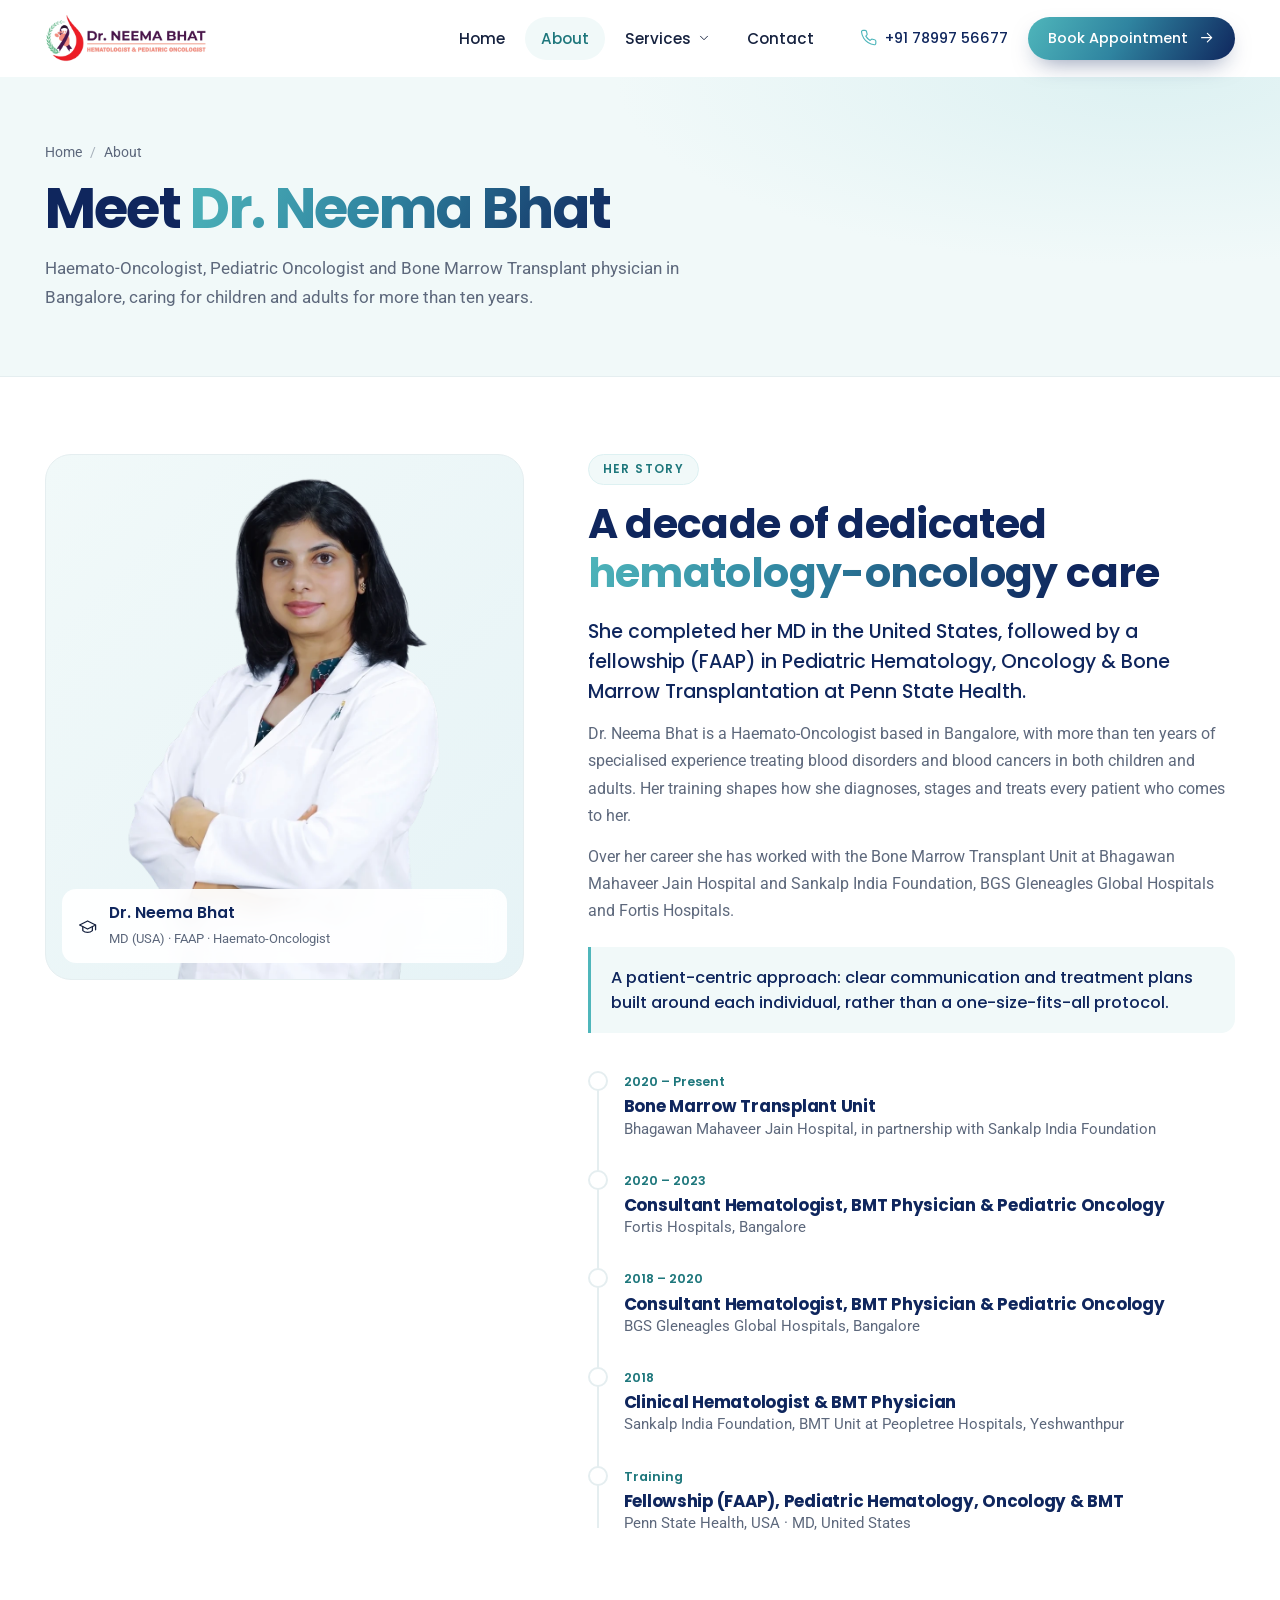
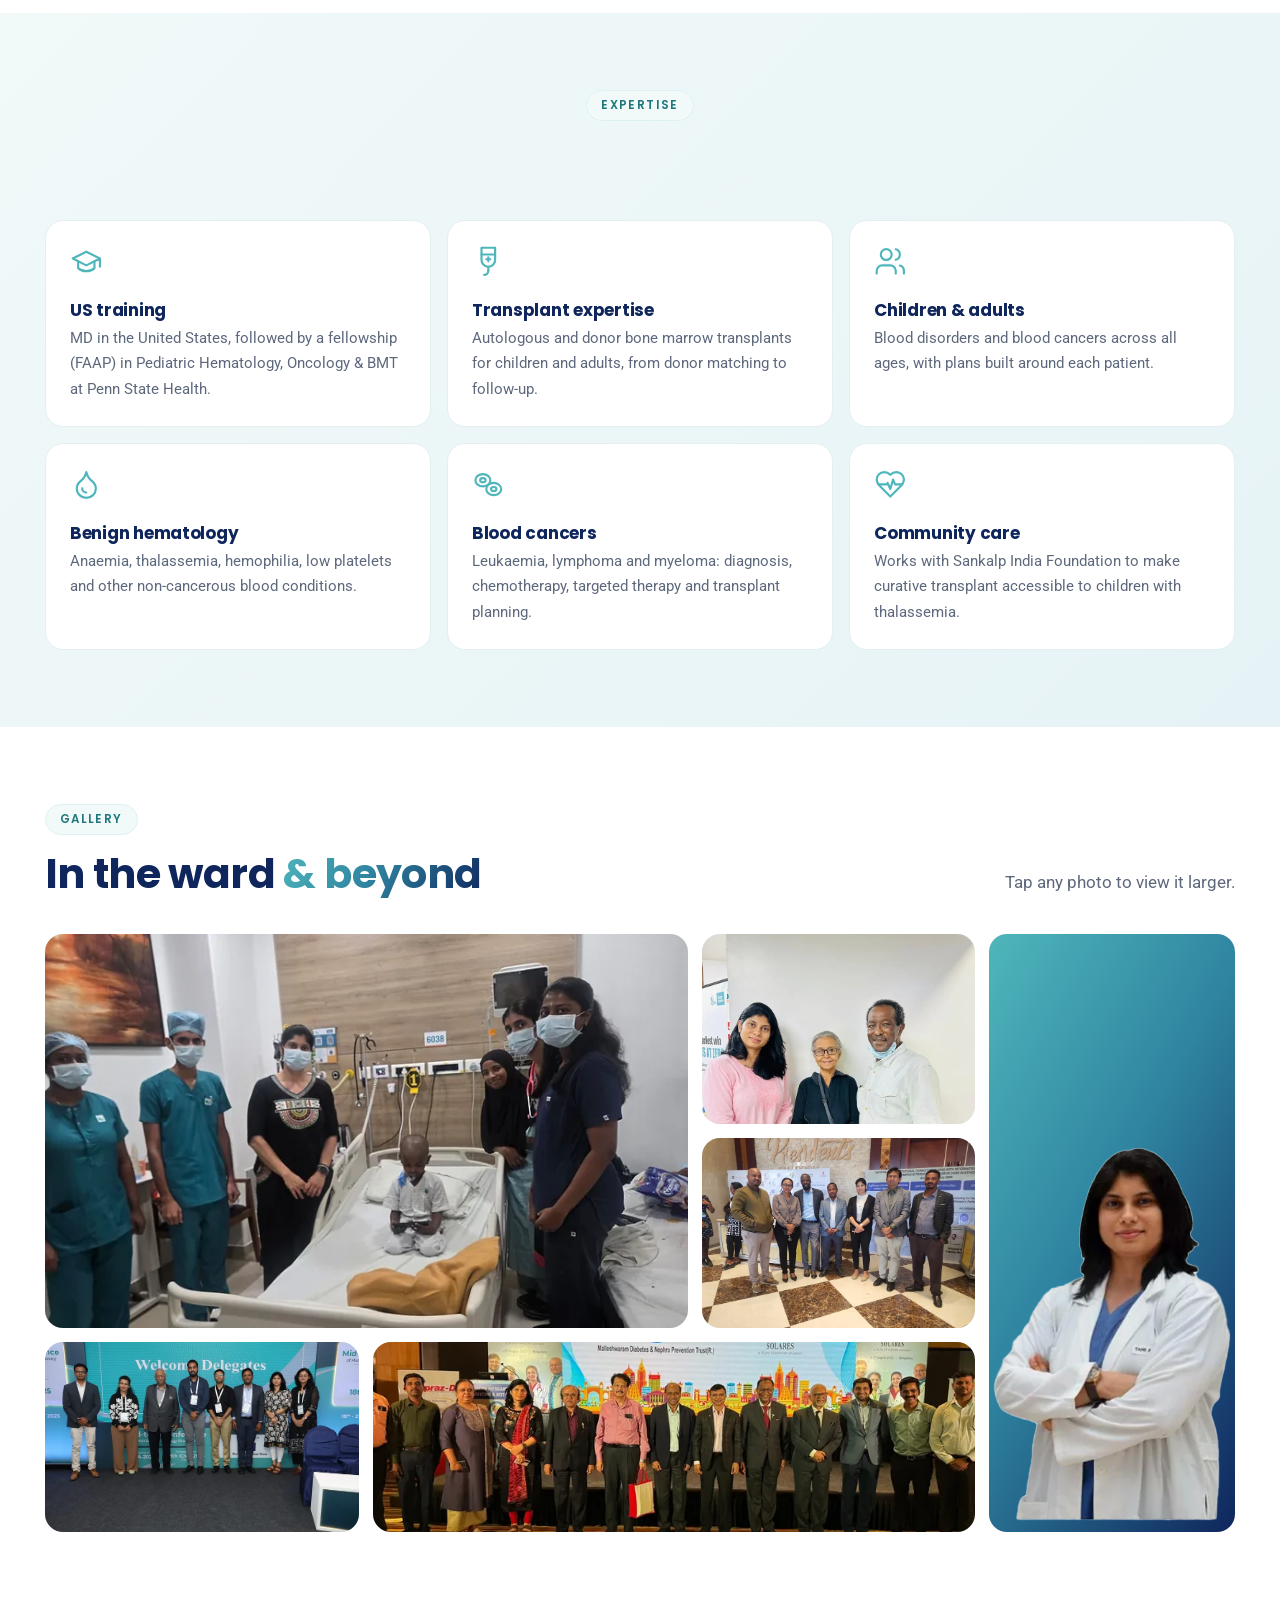
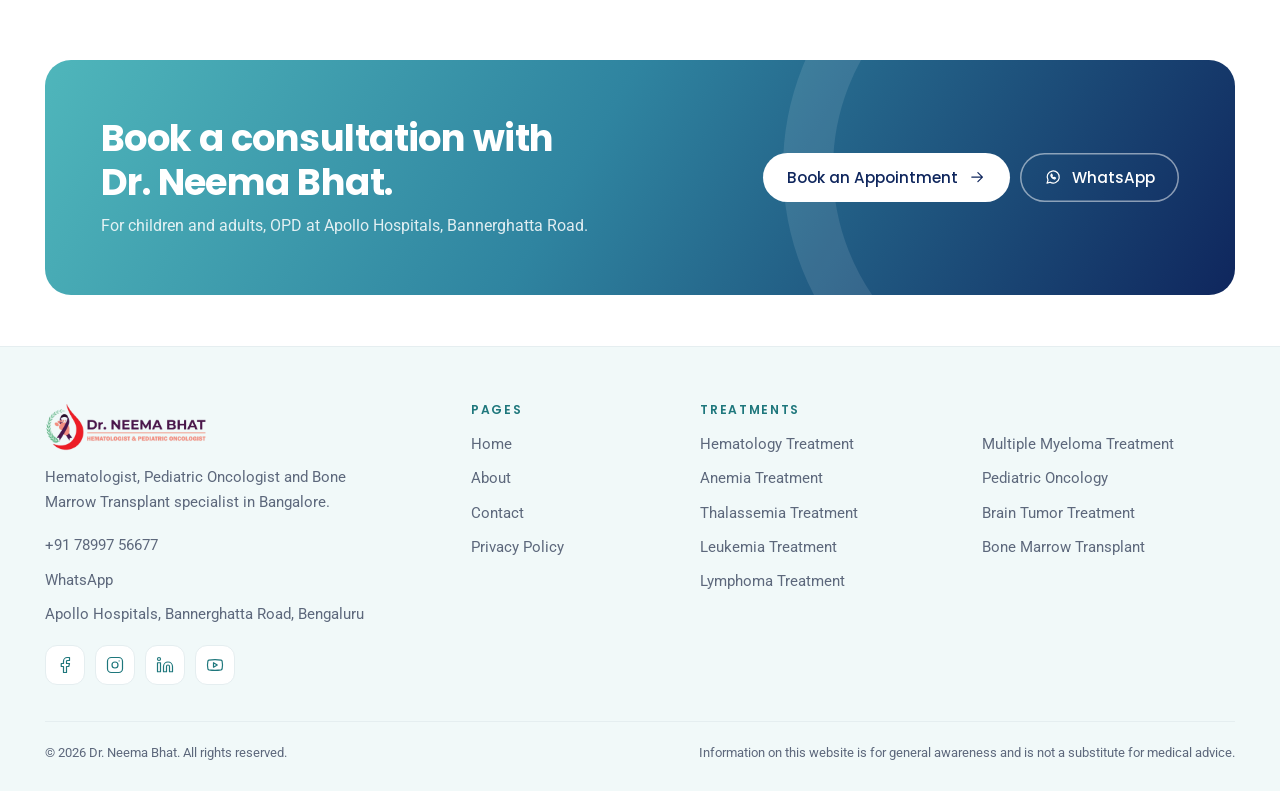
==== commit e1be2893: "Security hardening; hospital mention limited to About page - Coming Soon preview cookie is now signe" ====
--- a/about.html
+++ b/about.html
@@ -22,7 +22,7 @@
   <link rel="stylesheet" href="assets/css/styles.css?v=c33e8bef">
   <script type="application/ld+json">
   {"@context":"https://schema.org","@type":"Physician","name":"Dr. Neema Bhat","description":"Hematologist, Pediatric Oncologist and Bone Marrow Transplant specialist in Bangalore.","url":"https://drneemabhat.com/","image":"https://drneemabhat.com/assets/images/portrait-scrubs.webp","telephone":"+91-78997-56677","medicalSpecialty":["Hematologic","Oncologic","Pediatric"],"alumniOf":{"@type":"Hospital","name":"Penn State Health"},
-   "hospitalAffiliation":[{"@type":"Hospital","name":"Apollo Hospitals, Bannerghatta Road"},{"@type":"Hospital","name":"Apollo One & Apollo Cradle, Electronic City"},{"@type":"Hospital","name":"Bhagawan Mahaveer Jain Hospital"}],
+   "hospitalAffiliation":[{"@type":"Hospital","name":"Apollo Hospitals, Bannerghatta Road"},{"@type":"Hospital","name":"Apollo One & Apollo Cradle, Electronic City"}],
    "openingHoursSpecification":[{"@type":"OpeningHoursSpecification","dayOfWeek":["Monday","Tuesday","Wednesday","Thursday","Friday","Saturday"],"opens":"11:00","closes":"16:00","description":"OPD, Apollo Hospitals, Bannerghatta Road"},{"@type":"OpeningHoursSpecification","dayOfWeek":"Friday","opens":"14:00","closes":"16:00","description":"Apollo One & Apollo Cradle, Hosa Road, Electronic City"},{"@type":"OpeningHoursSpecification","dayOfWeek":["Monday","Tuesday","Wednesday","Thursday","Friday","Saturday"],"opens":"17:00","closes":"19:00","description":"Therapy Clinic"}],
    "address":{"@type":"PostalAddress","addressLocality":"Bengaluru","addressRegion":"Karnataka","addressCountry":"IN"},"areaServed":"Bangalore"}
   </script>
